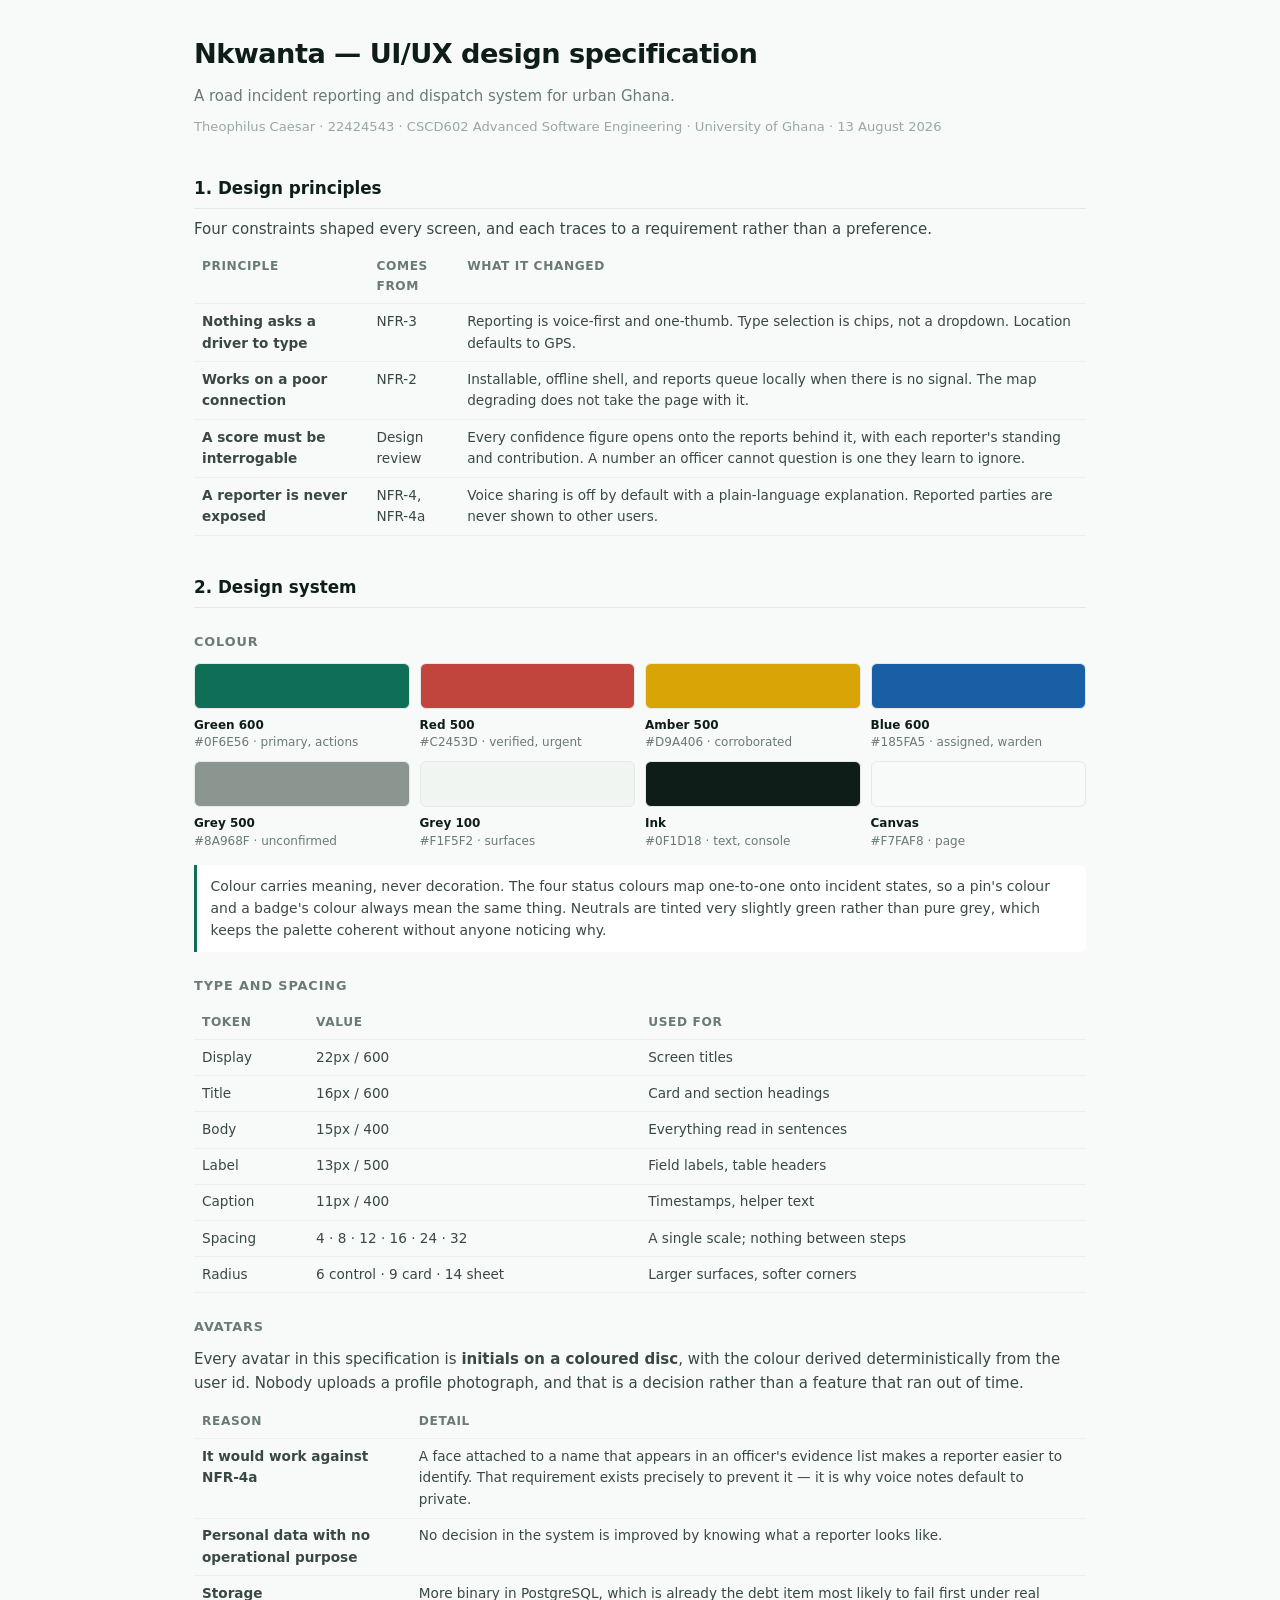
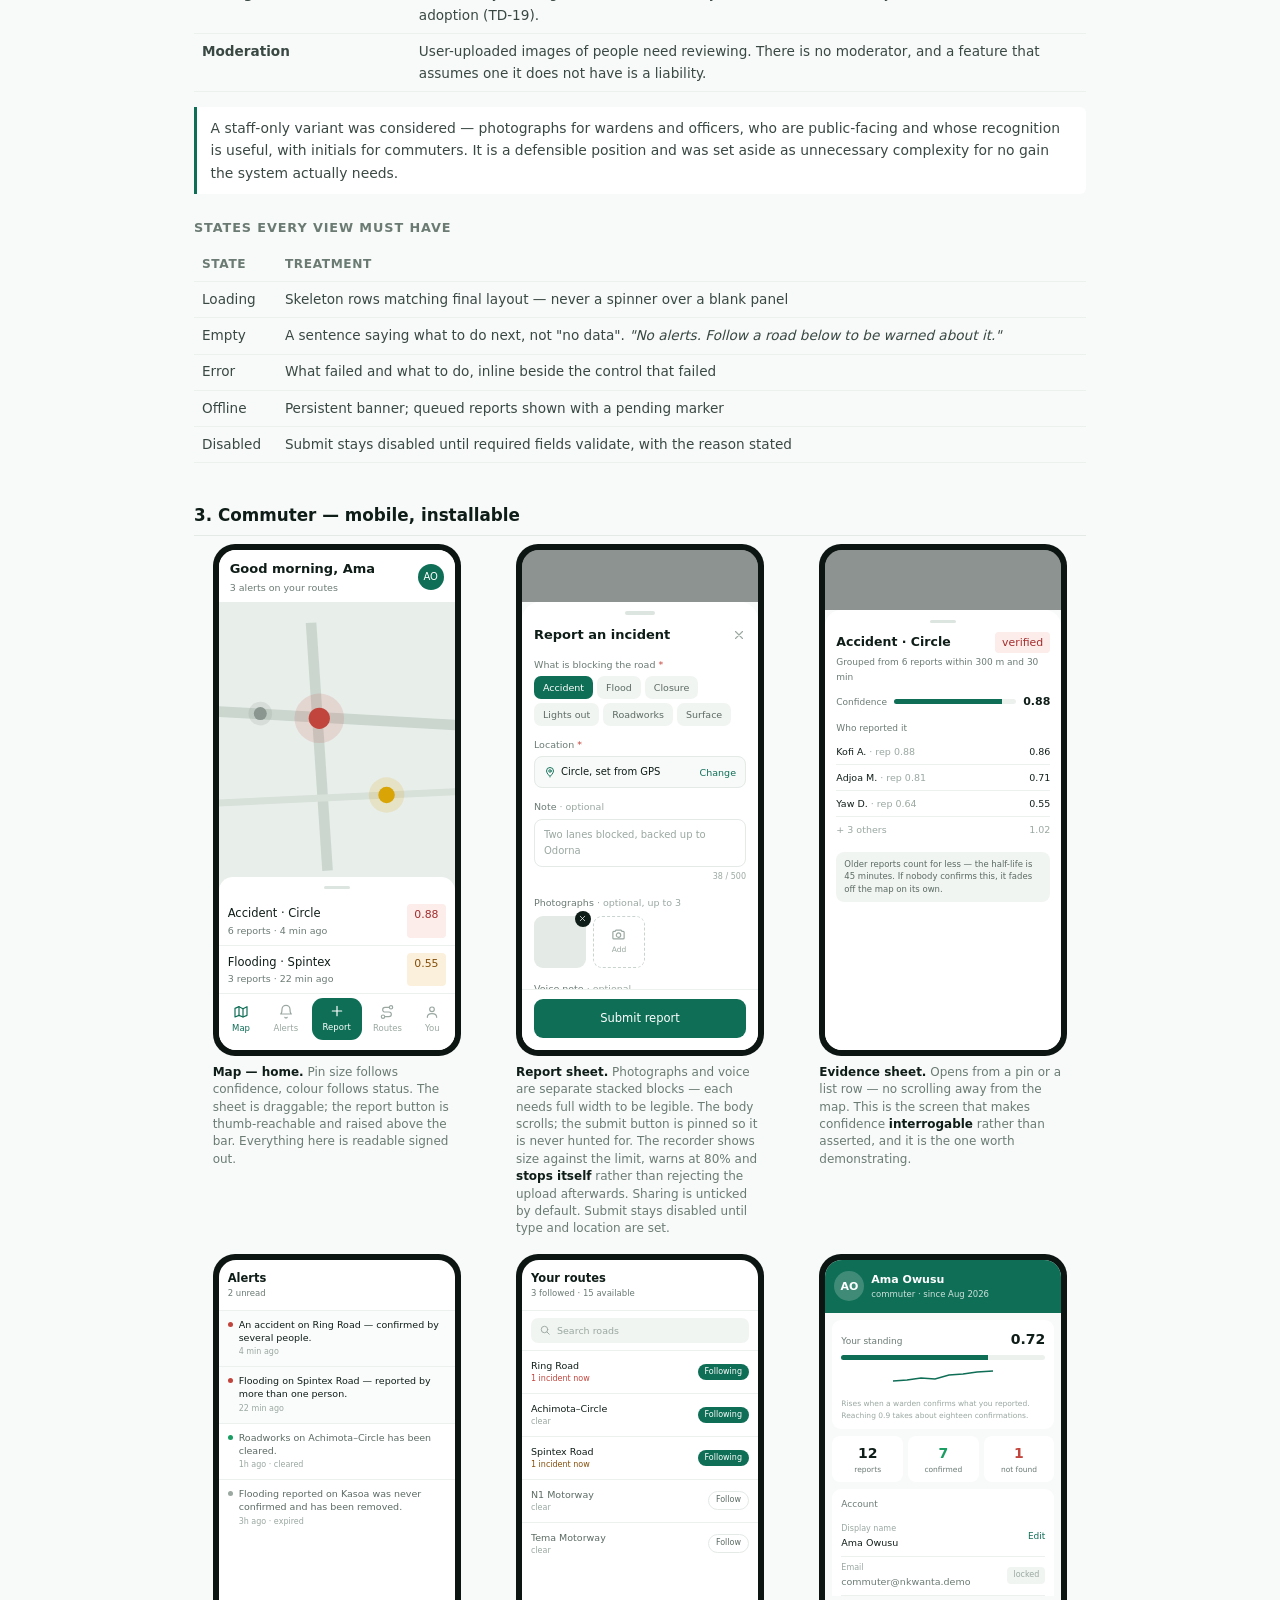
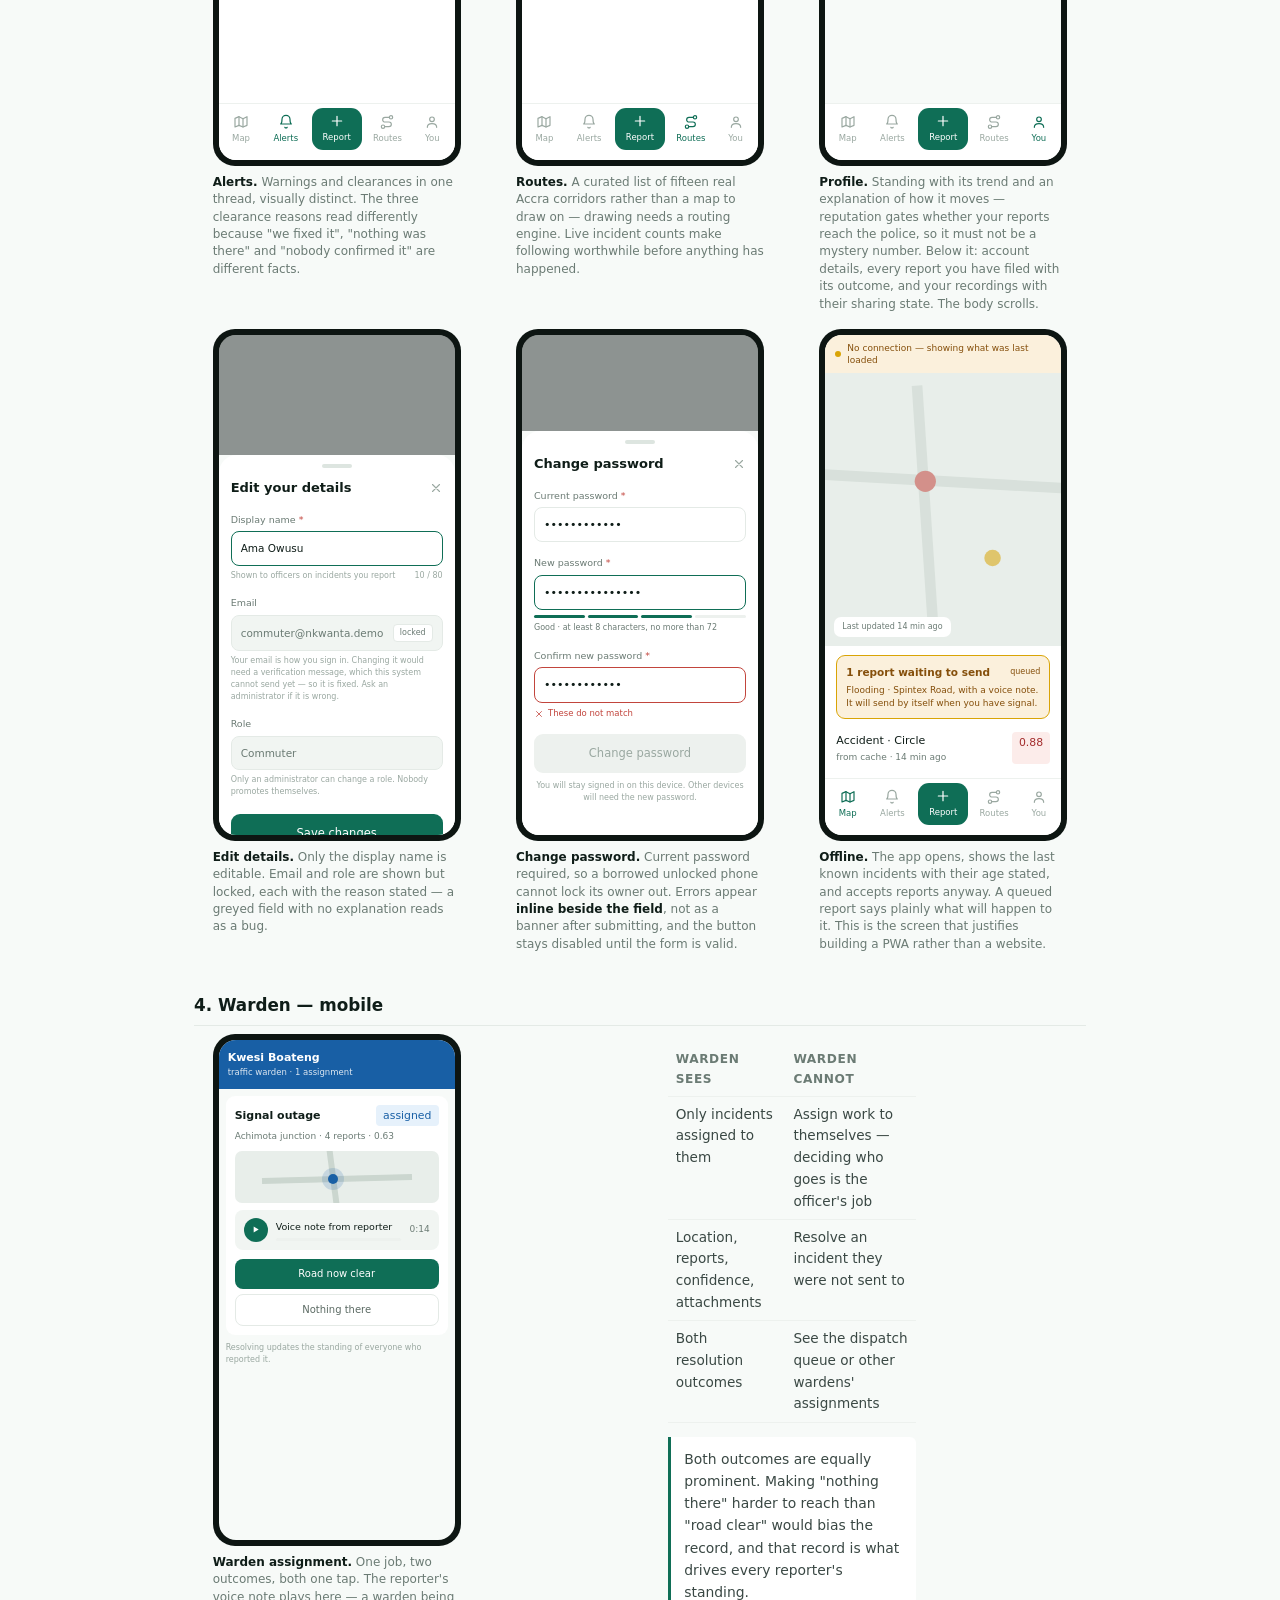
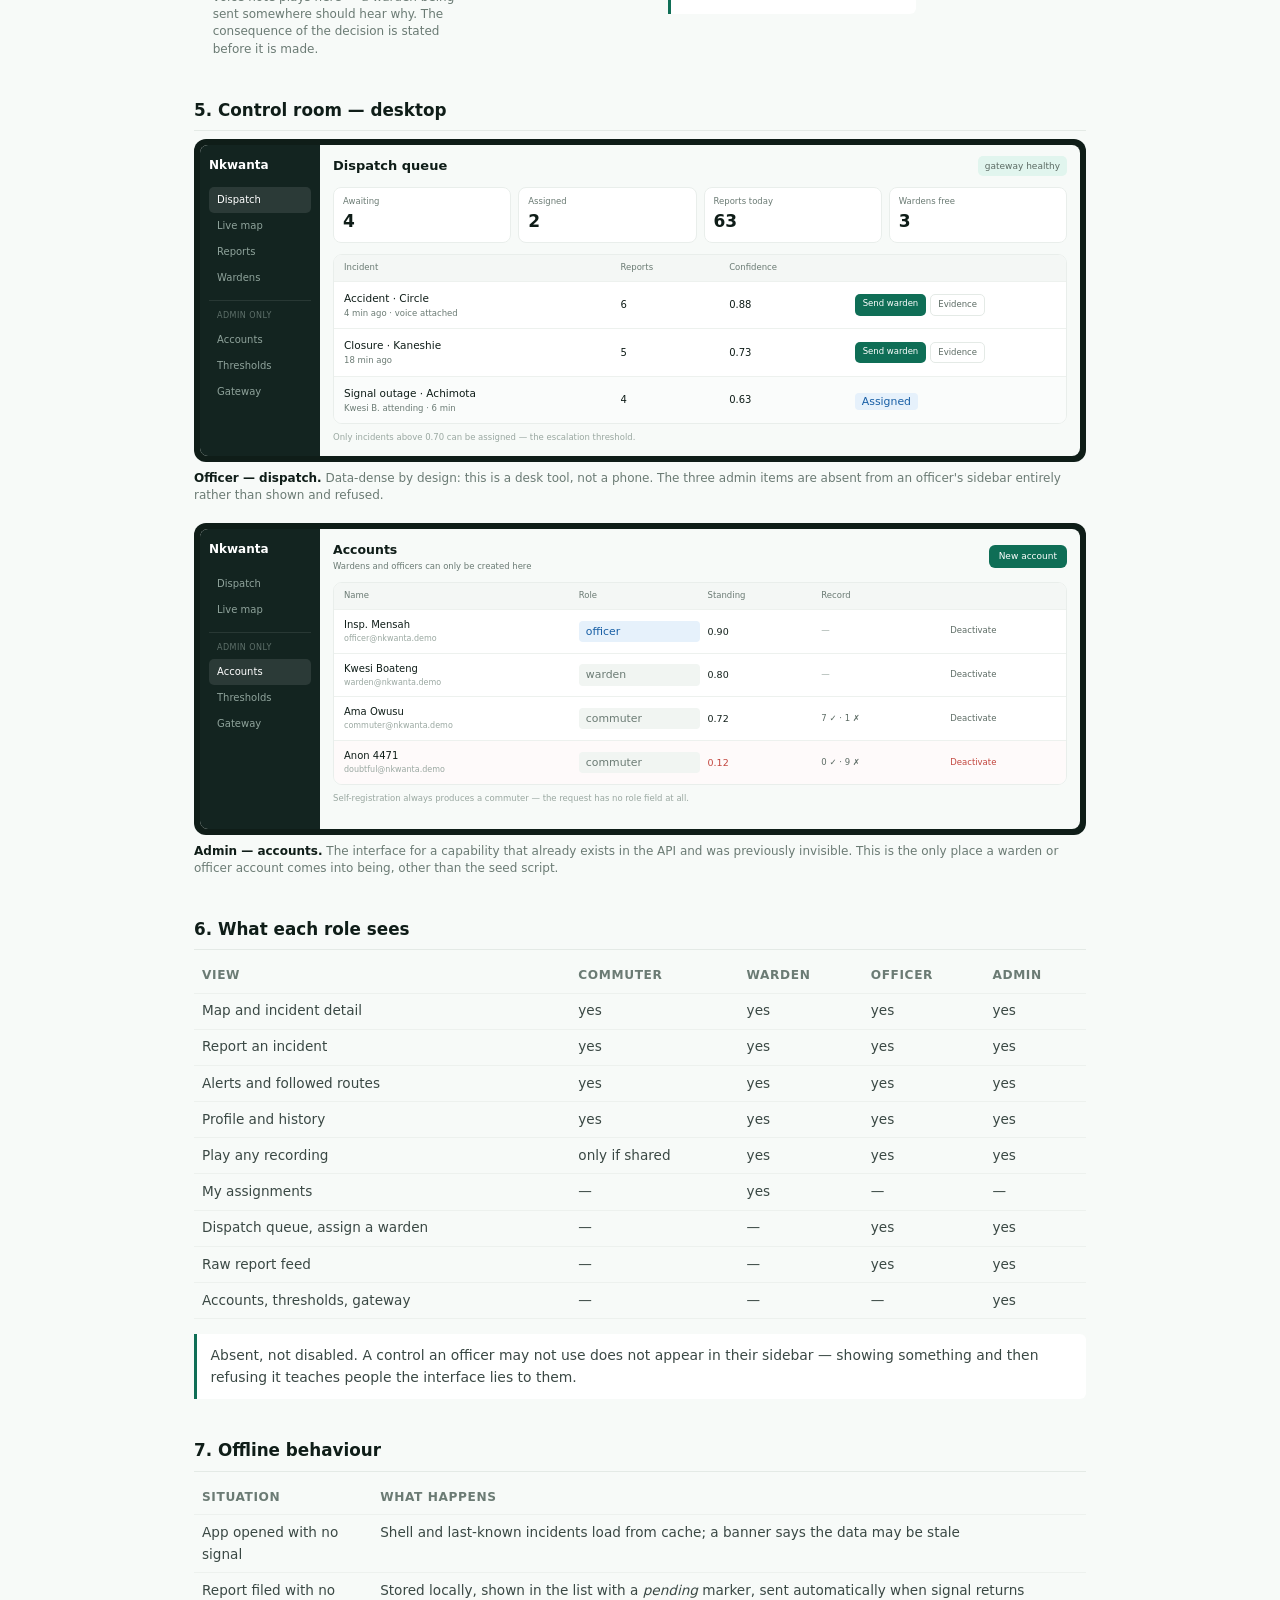
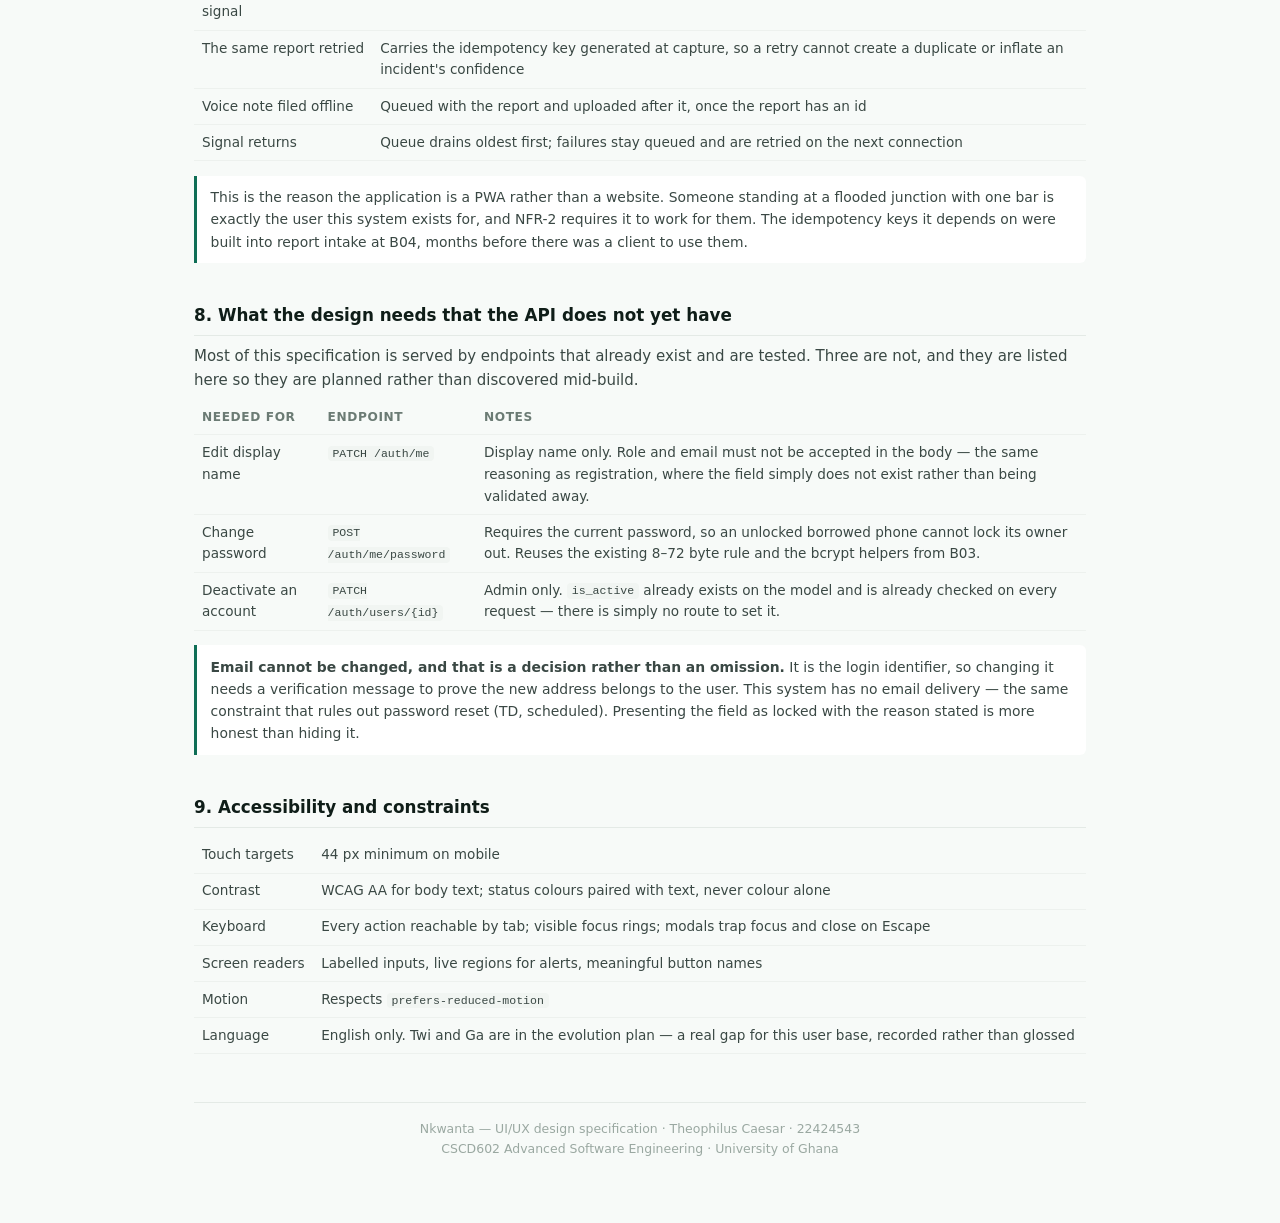
==== docs/design/ui-designs.html @ 73d22a4d "UI/UX Design Spec" ====
<!DOCTYPE html>
<html lang="en">
<head>
<meta charset="utf-8">
<meta name="viewport" content="width=device-width,initial-scale=1">
<title>Nkwanta — UI/UX design specification</title>
<style>
  @page { size: A4; margin: 14mm; }
  :root{
    --ink:#0F1D18; --body:#3A4844; --muted:#6B7B74; --faint:#9AA8A1;
    --line:#E4EAE6; --hair:#EDF1EE; --bg:#F7FAF8; --card:#fff;
    --green:#0F6E56; --green-100:#E1F5EE; --green-600:#1A9D63;
    --blue:#185FA5;  --blue-100:#E6F1FB;
    --red:#C2453D;   --red-100:#FCECEA; --red-700:#A32D2D;
    --amber:#D9A406; --amber-100:#FBF0DC; --amber-700:#854F0B;
    --grey-100:#F1F5F2;
    --r-sm:6px; --r-md:9px; --r-lg:14px;
  }
  *{box-sizing:border-box}
  body{margin:0;background:var(--bg);color:var(--body);
       font:15px/1.6 system-ui,-apple-system,"Segoe UI",Roboto,sans-serif}
  .sheet{max-width:940px;margin:0 auto;padding:2rem 1.5rem 4rem}
  h1{font-size:1.7rem;margin:0 0 .2rem;color:var(--ink);letter-spacing:-.02em;font-weight:600}
  h2{font-size:1.05rem;margin:2.4rem 0 .5rem;color:var(--ink);font-weight:600;
     padding-bottom:.4rem;border-bottom:1px solid var(--line)}
  h3{font-size:.8rem;margin:1.5rem 0 .6rem;color:var(--muted);font-weight:600;
     text-transform:uppercase;letter-spacing:.07em}
  p{margin:.5rem 0} .lede{color:var(--muted);margin-bottom:.3rem}
  .meta{font-size:.82rem;color:var(--faint);margin-bottom:1.4rem}
  table{width:100%;border-collapse:collapse;font-size:.85rem;margin:.6rem 0}
  th,td{text-align:left;padding:.42rem .5rem;border-bottom:1px solid var(--hair);vertical-align:top}
  th{color:var(--muted);font-weight:600;font-size:.76rem;text-transform:uppercase;letter-spacing:.05em}
  code{background:var(--grey-100);padding:.08rem .3rem;border-radius:4px;font-size:.85em}
  .note{background:var(--card);border-left:3px solid var(--green);border-radius:0 var(--r-sm) var(--r-sm) 0;
        padding:.65rem .85rem;font-size:.87rem;margin:.9rem 0;color:var(--body)}
  .grid{display:grid;gap:18px}
  .g4{grid-template-columns:repeat(4,1fr)} .g3{grid-template-columns:repeat(3,1fr)}
  .g2{grid-template-columns:repeat(2,1fr)}
  /* Phone mockups are a fixed device size. Letting them stretch with the viewport
     would misrepresent the layout — a 240px column is the point. */
  .g3>div,.g4>div.dev{justify-self:center;width:100%;max-width:248px}
  @media(max-width:820px){.g4,.g3,.g2{grid-template-columns:1fr 1fr}}
  @media(max-width:560px){.g4,.g3,.g2{grid-template-columns:1fr}}
  .cap{font-size:.75rem;color:var(--muted);margin-top:.5rem;line-height:1.45}
  .cap b{color:var(--ink);font-weight:600}
  .phone{background:#0D1512;border-radius:22px;padding:6px;width:248px;margin:0 auto}
  .screen{background:var(--bg);border-radius:17px;overflow:hidden;height:500px;display:flex;flex-direction:column}
  .scroll{overflow-y:auto;-webkit-overflow-scrolling:touch}
  .ico{width:16px;height:16px;stroke:currentColor;stroke-width:1.8;fill:none;
       stroke-linecap:round;stroke-linejoin:round;display:block;margin:0 auto 2px}
  .ico-sm{width:12px;height:12px;stroke:currentColor;stroke-width:1.9;fill:none;
          stroke-linecap:round;stroke-linejoin:round;flex:none}
  .desk{background:var(--ink);border-radius:12px;padding:6px}
  .deskin{background:var(--bg);border-radius:8px;overflow:hidden;display:grid;grid-template-columns:120px 1fr;min-height:300px}
  .side{background:#132420;padding:11px 9px}
  .side .brand{color:#fff;font-size:12px;font-weight:600;margin-bottom:12px}
  .side a{display:block;color:#8FA39B;font-size:10px;padding:5px 8px;border-radius:5px;text-decoration:none}
  .side a.on{background:rgba(255,255,255,.1);color:#fff}
  .side .sec{color:#5E706A;font-size:8px;letter-spacing:.06em;padding:0 8px 4px;margin-top:9px;
             border-top:1px solid rgba(255,255,255,.09);padding-top:9px}
  .sw{height:46px;border-radius:var(--r-sm);border:1px solid var(--line)}
  .tag{font-size:.68rem;padding:.12rem .45rem;border-radius:4px;font-weight:500}
  .t-red{background:var(--red-100);color:var(--red-700)} .t-amb{background:var(--amber-100);color:var(--amber-700)}
  .t-blu{background:var(--blue-100);color:var(--blue)} .t-gry{background:var(--grey-100);color:var(--muted)}
  .t-grn{background:var(--green-100);color:var(--green)}
  .row{display:flex;justify-content:space-between;gap:6px;padding:7px 9px;border-bottom:1px solid var(--hair)}
  .bar{height:5px;background:var(--hair);border-radius:3px;overflow:hidden}
  .bar>i{display:block;height:100%;background:var(--green)}
  .nav{background:#fff;border-top:1px solid var(--hair);display:flex;justify-content:space-around;
       padding:8px 0 10px;flex:none}
  .nav a{text-align:center;font-size:8.5px;color:#9AA8A1;text-decoration:none;display:block;
         min-width:38px;padding:2px 0}
  .nav a.on{color:var(--green)}
  .nav a.fab{background:var(--green);color:#fff;border-radius:11px;padding:5px 11px;margin-top:-4px}
  footer{margin-top:3rem;padding-top:1rem;border-top:1px solid var(--line);
         font-size:.78rem;color:var(--faint);text-align:center}
  @media print{ body{background:#fff} .sheet{max-width:none;padding:0} h2{page-break-after:avoid} .grid{page-break-inside:avoid} }
</style>
</head>
<body>

<!-- Icon set. Inline so the document stays self-contained and prints without a network. -->
<svg style="display:none" aria-hidden="true">
  <symbol id="i-map" viewBox="0 0 24 24"><path d="M9 4 3 6.5v13L9 17l6 2.5 6-2.5v-13L15 7 9 4Z"/><path d="M9 4v13M15 7v12.5"/></symbol>
  <symbol id="i-bell" viewBox="0 0 24 24"><path d="M18 8a6 6 0 1 0-12 0c0 6-2 7-2 7h16s-2-1-2-7Z"/><path d="M10.3 20a2 2 0 0 0 3.4 0"/></symbol>
  <symbol id="i-plus" viewBox="0 0 24 24"><path d="M12 5v14M5 12h14"/></symbol>
  <symbol id="i-route" viewBox="0 0 24 24"><circle cx="6" cy="19" r="2.5"/><circle cx="18" cy="5" r="2.5"/><path d="M15.5 5H9a3.5 3.5 0 0 0 0 7h6a3.5 3.5 0 0 1 0 7H8.5"/></symbol>
  <symbol id="i-user" viewBox="0 0 24 24"><circle cx="12" cy="8" r="3.5"/><path d="M5 20c0-3.3 3.1-5.5 7-5.5s7 2.2 7 5.5"/></symbol>
  <symbol id="i-pin" viewBox="0 0 24 24"><path d="M12 21s7-6.3 7-11a7 7 0 1 0-14 0c0 4.7 7 11 7 11Z"/><circle cx="12" cy="10" r="2.5"/></symbol>
  <symbol id="i-camera" viewBox="0 0 24 24"><path d="M3 8.5A1.5 1.5 0 0 1 4.5 7h2L8 5h8l1.5 2h2A1.5 1.5 0 0 1 21 8.5v9A1.5 1.5 0 0 1 19.5 19h-15A1.5 1.5 0 0 1 3 17.5v-9Z"/><circle cx="12" cy="13" r="3.5"/></symbol>
  <symbol id="i-mic" viewBox="0 0 24 24"><rect x="9" y="3" width="6" height="11" rx="3"/><path d="M5 11a7 7 0 0 0 14 0M12 18v3"/></symbol>
  <symbol id="i-search" viewBox="0 0 24 24"><circle cx="11" cy="11" r="6.5"/><path d="m16 16 4.5 4.5"/></symbol>
  <symbol id="i-x" viewBox="0 0 24 24"><path d="M6 6l12 12M18 6 6 18"/></symbol>
  <symbol id="i-play" viewBox="0 0 24 24"><path d="M8 5.5v13l11-6.5-11-6.5Z"/></symbol>
  <symbol id="i-check" viewBox="0 0 24 24"><path d="m5 13 4.5 4.5L19 7"/></symbol>
</svg>

<div class="sheet">

<h1>Nkwanta — UI/UX design specification</h1>
<p class="lede">A road incident reporting and dispatch system for urban Ghana.</p>
<p class="meta">
  Theophilus Caesar · 22424543 · CSCD602 Advanced Software Engineering ·
  University of Ghana · 13 August 2026
</p>

<h2>1. Design principles</h2>
<p>Four constraints shaped every screen, and each traces to a requirement rather than a preference.</p>
<table>
  <tr><th>Principle</th><th>Comes from</th><th>What it changed</th></tr>
  <tr>
    <td><b>Nothing asks a driver to type</b></td>
    <td>NFR-3</td>
    <td>Reporting is voice-first and one-thumb. Type selection is chips, not a dropdown. Location defaults to GPS.</td>
  </tr>
  <tr>
    <td><b>Works on a poor connection</b></td>
    <td>NFR-2</td>
    <td>Installable, offline shell, and reports queue locally when there is no signal. The map degrading does not take the page with it.</td>
  </tr>
  <tr>
    <td><b>A score must be interrogable</b></td>
    <td>Design review</td>
    <td>Every confidence figure opens onto the reports behind it, with each reporter's standing and contribution. A number an officer cannot question is one they learn to ignore.</td>
  </tr>
  <tr>
    <td><b>A reporter is never exposed</b></td>
    <td>NFR-4, NFR-4a</td>
    <td>Voice sharing is off by default with a plain-language explanation. Reported parties are never shown to other users.</td>
  </tr>
</table>

<h2>2. Design system</h2>

<h3>Colour</h3>
<div class="grid g4" style="gap:10px">
  <div><div class="sw" style="background:#0F6E56"></div><div class="cap"><b>Green 600</b><br>#0F6E56 · primary, actions</div></div>
  <div><div class="sw" style="background:#C2453D"></div><div class="cap"><b>Red 500</b><br>#C2453D · verified, urgent</div></div>
  <div><div class="sw" style="background:#D9A406"></div><div class="cap"><b>Amber 500</b><br>#D9A406 · corroborated</div></div>
  <div><div class="sw" style="background:#185FA5"></div><div class="cap"><b>Blue 600</b><br>#185FA5 · assigned, warden</div></div>
  <div><div class="sw" style="background:#8A968F"></div><div class="cap"><b>Grey 500</b><br>#8A968F · unconfirmed</div></div>
  <div><div class="sw" style="background:#F1F5F2"></div><div class="cap"><b>Grey 100</b><br>#F1F5F2 · surfaces</div></div>
  <div><div class="sw" style="background:#0F1D18"></div><div class="cap"><b>Ink</b><br>#0F1D18 · text, console</div></div>
  <div><div class="sw" style="background:#F7FAF8"></div><div class="cap"><b>Canvas</b><br>#F7FAF8 · page</div></div>
</div>
<div class="note">
  Colour carries meaning, never decoration. The four status colours map one-to-one onto incident
  states, so a pin's colour and a badge's colour always mean the same thing. Neutrals are tinted
  very slightly green rather than pure grey, which keeps the palette coherent without anyone
  noticing why.
</div>

<h3>Type and spacing</h3>
<table>
  <tr><th>Token</th><th>Value</th><th>Used for</th></tr>
  <tr><td>Display</td><td>22px / 600</td><td>Screen titles</td></tr>
  <tr><td>Title</td><td>16px / 600</td><td>Card and section headings</td></tr>
  <tr><td>Body</td><td>15px / 400</td><td>Everything read in sentences</td></tr>
  <tr><td>Label</td><td>13px / 500</td><td>Field labels, table headers</td></tr>
  <tr><td>Caption</td><td>11px / 400</td><td>Timestamps, helper text</td></tr>
  <tr><td>Spacing</td><td>4 · 8 · 12 · 16 · 24 · 32</td><td>A single scale; nothing between steps</td></tr>
  <tr><td>Radius</td><td>6 control · 9 card · 14 sheet</td><td>Larger surfaces, softer corners</td></tr>
</table>

<h3>Avatars</h3>
<p>Every avatar in this specification is <b>initials on a coloured disc</b>, with the colour derived
deterministically from the user id. Nobody uploads a profile photograph, and that is a decision
rather than a feature that ran out of time.</p>
<table>
  <tr><th>Reason</th><th>Detail</th></tr>
  <tr><td><b>It would work against NFR-4a</b></td>
      <td>A face attached to a name that appears in an officer's evidence list makes a reporter
          easier to identify. That requirement exists precisely to prevent it — it is why voice
          notes default to private.</td></tr>
  <tr><td><b>Personal data with no operational purpose</b></td>
      <td>No decision in the system is improved by knowing what a reporter looks like.</td></tr>
  <tr><td><b>Storage</b></td>
      <td>More binary in PostgreSQL, which is already the debt item most likely to fail first
          under real adoption (TD-19).</td></tr>
  <tr><td><b>Moderation</b></td>
      <td>User-uploaded images of people need reviewing. There is no moderator, and a feature that
          assumes one it does not have is a liability.</td></tr>
</table>
<div class="note">
  A staff-only variant was considered — photographs for wardens and officers, who are public-facing
  and whose recognition is useful, with initials for commuters. It is a defensible position and was
  set aside as unnecessary complexity for no gain the system actually needs.
</div>

<h3>States every view must have</h3>
<table>
  <tr><th>State</th><th>Treatment</th></tr>
  <tr><td>Loading</td><td>Skeleton rows matching final layout — never a spinner over a blank panel</td></tr>
  <tr><td>Empty</td><td>A sentence saying what to do next, not "no data". <i>"No alerts. Follow a road below to be warned about it."</i></td></tr>
  <tr><td>Error</td><td>What failed and what to do, inline beside the control that failed</td></tr>
  <tr><td>Offline</td><td>Persistent banner; queued reports shown with a pending marker</td></tr>
  <tr><td>Disabled</td><td>Submit stays disabled until required fields validate, with the reason stated</td></tr>
</table>

<h2>3. Commuter — mobile, installable</h2>

<div class="grid g3">
  <div>
    <div class="phone"><div class="screen">
      <div style="padding:9px 11px 7px;display:flex;justify-content:space-between;align-items:center;background:#fff">
        <div><div style="font-size:13px;font-weight:600;color:var(--ink)">Good morning, Ama</div>
        <div style="font-size:9.5px;color:var(--muted)">3 alerts on your routes</div></div>
        <div style="width:26px;height:26px;border-radius:50%;background:var(--green);color:#fff;font-size:10px;display:flex;align-items:center;justify-content:center;font-weight:500">AO</div>
      </div>
      <div style="flex:1;background:#E8EEEA">
        <svg viewBox="0 0 200 200" style="width:100%;height:100%">
          <path d="M-5 70 L205 82" stroke="#CBD6CF" stroke-width="9" fill="none"/>
          <path d="M78 -5 L92 205" stroke="#CBD6CF" stroke-width="9" fill="none"/>
          <path d="M-5 148 L205 138" stroke="#D8E0DA" stroke-width="6" fill="none"/>
          <circle cx="85" cy="76" r="21" fill="#C2453D" opacity=".14"/><circle cx="85" cy="76" r="9" fill="#C2453D"/>
          <circle cx="142" cy="141" r="15" fill="#D9A406" opacity=".16"/><circle cx="142" cy="141" r="7" fill="#D9A406"/>
          <circle cx="35" cy="72" r="10" fill="#8A968F" opacity=".18"/><circle cx="35" cy="72" r="5.5" fill="#8A968F"/>
        </svg>
      </div>
      <div style="background:#fff;border-radius:14px 14px 0 0;margin-top:-14px;padding:9px 0 0">
        <div style="width:26px;height:3px;background:#DDE5E0;border-radius:2px;margin:0 auto 8px"></div>
        <div class="row"><div><div style="font-size:11.5px;font-weight:500;color:var(--ink)">Accident · Circle</div>
          <div style="font-size:9.5px;color:var(--muted)">6 reports · 4 min ago</div></div>
          <span class="tag t-red">0.88</span></div>
        <div class="row" style="border:0"><div><div style="font-size:11.5px;font-weight:500;color:var(--ink)">Flooding · Spintex</div>
          <div style="font-size:9.5px;color:var(--muted)">3 reports · 22 min ago</div></div>
          <span class="tag t-amb">0.55</span></div>
      </div>
      <div class="nav">
        <a class="on"><svg class="ico"><use href="#i-map"/></svg>Map</a>
        <a><svg class="ico"><use href="#i-bell"/></svg>Alerts</a>
        <a class="fab"><svg class="ico"><use href="#i-plus"/></svg>Report</a>
        <a><svg class="ico"><use href="#i-route"/></svg>Routes</a>
        <a><svg class="ico"><use href="#i-user"/></svg>You</a>
      </div>
    </div></div>
    <div class="cap"><b>Map — home.</b> Pin size follows confidence, colour follows status. The sheet
      is draggable; the report button is thumb-reachable and raised above the bar. Everything here
      is readable signed out.</div>
  </div>

  <div>
    <div class="phone"><div class="screen">
      <div style="background:rgba(13,21,18,.45);height:52px;flex:none"></div>
      <div style="background:#fff;border-radius:18px 18px 0 0;flex:1;display:flex;flex-direction:column;min-height:0">

        <div style="padding:9px 12px 0;flex:none">
          <div style="width:30px;height:4px;background:#DDE5E0;border-radius:2px;margin:0 auto 10px"></div>
          <div style="display:flex;justify-content:space-between;align-items:center;margin-bottom:11px">
            <span style="font-size:13px;font-weight:600;color:var(--ink)">Report an incident</span>
            <svg class="ico-sm" style="width:14px;height:14px;color:var(--faint)"><use href="#i-x"/></svg>
          </div>
        </div>

        <div class="scroll" style="padding:0 12px;flex:1;min-height:0">
          <div style="font-size:9.5px;color:var(--muted);margin-bottom:4px">What is blocking the road <span style="color:var(--red)">*</span></div>
          <div style="display:flex;gap:4px;flex-wrap:wrap;margin-bottom:11px">
            <span style="background:var(--green);color:#fff;font-size:9.5px;padding:4px 9px;border-radius:7px">Accident</span>
            <span style="background:var(--grey-100);color:#5C6B64;font-size:9.5px;padding:4px 9px;border-radius:7px">Flood</span>
            <span style="background:var(--grey-100);color:#5C6B64;font-size:9.5px;padding:4px 9px;border-radius:7px">Closure</span>
            <span style="background:var(--grey-100);color:#5C6B64;font-size:9.5px;padding:4px 9px;border-radius:7px">Lights out</span>
            <span style="background:var(--grey-100);color:#5C6B64;font-size:9.5px;padding:4px 9px;border-radius:7px">Roadworks</span>
            <span style="background:var(--grey-100);color:#5C6B64;font-size:9.5px;padding:4px 9px;border-radius:7px">Surface</span>
          </div>

          <div style="font-size:9.5px;color:var(--muted);margin-bottom:4px">Location <span style="color:var(--red)">*</span></div>
          <div style="border:1px solid var(--line);background:var(--bg);border-radius:8px;padding:7px 9px;font-size:10px;color:var(--ink);margin-bottom:11px;display:flex;justify-content:space-between;align-items:center;gap:6px">
            <span style="display:flex;align-items:center;gap:5px">
              <svg class="ico-sm" style="color:var(--green)"><use href="#i-pin"/></svg>Circle, set from GPS</span>
            <span style="color:var(--green);font-size:9.5px">Change</span></div>

          <div style="font-size:9.5px;color:var(--muted);margin-bottom:4px">Note <span style="color:var(--faint)">· optional</span></div>
          <div style="border:1px solid var(--line);border-radius:8px;padding:7px 9px;font-size:10px;color:var(--faint);margin-bottom:4px;min-height:40px">Two lanes blocked, backed up to Odorna</div>
          <div style="text-align:right;font-size:8px;color:var(--faint);margin-bottom:12px">38 / 500</div>

          <!-- Evidence: photos above, voice below. Stacked rather than side by side —
               each needs the full width to be legible, and stacking lets either grow. -->
          <div style="font-size:9.5px;color:var(--muted);margin-bottom:5px">Photographs <span style="color:var(--faint)">· optional, up to 3</span></div>
          <div style="display:flex;gap:7px;margin-bottom:13px">
            <div style="width:52px;height:52px;border-radius:9px;background:var(--line);position:relative;flex:none">
              <span style="position:absolute;top:-5px;right:-5px;width:16px;height:16px;border-radius:50%;background:var(--ink);color:#fff;display:flex;align-items:center;justify-content:center">
                <svg class="ico-sm" style="width:9px;height:9px"><use href="#i-x"/></svg></span></div>
            <div style="width:52px;height:52px;border-radius:9px;border:1px dashed #C9D4CE;display:flex;flex-direction:column;align-items:center;justify-content:center;color:var(--faint);gap:2px;flex:none">
              <svg class="ico-sm" style="width:15px;height:15px"><use href="#i-camera"/></svg>
              <span style="font-size:7.5px">Add</span></div>
          </div>

          <div style="font-size:9.5px;color:var(--muted);margin-bottom:5px">Voice note <span style="color:var(--faint)">· optional</span></div>
          <div style="border:1px solid var(--line);border-radius:9px;padding:9px 10px;margin-bottom:9px">
            <div style="display:flex;justify-content:space-between;align-items:center;margin-bottom:6px">
              <span style="display:flex;align-items:center;gap:5px;font-size:10px;color:var(--ink)">
                <span style="width:20px;height:20px;border-radius:50%;background:var(--red);display:flex;align-items:center;justify-content:center;color:#fff">
                  <svg class="ico-sm" style="width:11px;height:11px"><use href="#i-mic"/></svg></span>
                Recording · 0:18</span>
              <span style="font-size:9px;color:var(--muted);font-variant-numeric:tabular-nums">142 / 512 KB</span>
            </div>
            <div class="bar" style="height:4px"><i style="width:28%"></i></div>
            <div style="font-size:8px;color:var(--faint);margin-top:5px;line-height:1.45">
              Recording stops automatically at the limit. You will be warned at 80%.</div>
          </div>

          <label style="display:flex;gap:7px;align-items:flex-start;font-size:9.5px;color:#5C6B64;margin-bottom:6px;line-height:1.45">
            <span style="width:13px;height:13px;border:1.5px solid #C9D4CE;border-radius:3.5px;flex:none;margin-top:1px"></span>
            Let other commuters hear this recording</label>
          <div style="font-size:8px;color:var(--faint);line-height:1.5;margin-bottom:14px;padding-left:20px">
            Off by default. A recording identifies your voice — officers can always hear it,
            other commuters only if you allow it. You can change this later.</div>
        </div>

        <div style="padding:9px 12px 12px;border-top:1px solid var(--hair);flex:none">
          <div style="background:var(--green);color:#fff;text-align:center;padding:10px;border-radius:9px;font-size:11.5px;font-weight:500">Submit report</div>
        </div>
      </div>
    </div></div>
    <div class="cap"><b>Report sheet.</b> Photographs and voice are separate stacked blocks — each
      needs full width to be legible. The body scrolls; the submit button is pinned so it is never
      hunted for. The recorder shows size against the limit, warns at 80% and <b>stops itself</b>
      rather than rejecting the upload afterwards. Sharing is unticked by default. Submit stays
      disabled until type and location are set.</div>
  </div>

  <div>
    <div class="phone"><div class="screen">
      <div style="background:rgba(13,21,18,.45);height:60px"></div>
      <div style="background:#fff;border-radius:16px 16px 0 0;padding:10px 11px;flex:1">
        <div style="width:26px;height:3px;background:#DDE5E0;border-radius:2px;margin:0 auto 9px"></div>
        <div style="display:flex;justify-content:space-between;align-items:baseline">
          <div style="font-size:12.5px;font-weight:600;color:var(--ink)">Accident · Circle</div>
          <span class="tag t-red">verified</span></div>
        <div style="font-size:9px;color:var(--muted);margin:2px 0 9px">Grouped from 6 reports within 300 m and 30 min</div>
        <div style="display:flex;align-items:center;gap:7px;margin-bottom:10px">
          <span style="font-size:9px;color:var(--muted)">Confidence</span>
          <div class="bar" style="flex:1"><i style="width:88%"></i></div>
          <span style="font-size:11px;font-weight:600;color:var(--ink)">0.88</span></div>
        <div style="font-size:9px;color:var(--muted);margin-bottom:4px">Who reported it</div>
        <div class="row" style="padding:5px 0;font-size:9.5px"><span style="color:var(--ink)">Kofi A. <span style="color:var(--faint)">· rep 0.88</span></span><span style="color:var(--ink)">0.86</span></div>
        <div class="row" style="padding:5px 0;font-size:9.5px"><span style="color:var(--ink)">Adjoa M. <span style="color:var(--faint)">· rep 0.81</span></span><span style="color:var(--ink)">0.71</span></div>
        <div class="row" style="padding:5px 0;font-size:9.5px"><span style="color:var(--ink)">Yaw D. <span style="color:var(--faint)">· rep 0.64</span></span><span style="color:var(--ink)">0.55</span></div>
        <div class="row" style="padding:5px 0;font-size:9.5px;border:0;color:var(--faint)"><span>+ 3 others</span><span>1.02</span></div>
        <div style="background:var(--grey-100);border-radius:8px;padding:6px 8px;margin-top:9px;font-size:8.5px;color:#5C6B64;line-height:1.5">
          Older reports count for less — the half-life is 45 minutes. If nobody confirms this, it fades off the map on its own.</div>
      </div>
    </div></div>
    <div class="cap"><b>Evidence sheet.</b> Opens from a pin or a list row — no scrolling away from
      the map. This is the screen that makes confidence <b>interrogable</b> rather than asserted,
      and it is the one worth demonstrating.</div>
  </div>
</div>

<div class="grid g3" style="margin-top:16px">
  <div>
    <div class="phone"><div class="screen" style="background:#fff">
      <div style="padding:9px;border-bottom:1px solid var(--hair)">
        <div style="font-size:11.5px;font-weight:600;color:var(--ink)">Alerts</div>
        <div style="font-size:8.5px;color:var(--muted)">2 unread</div></div>
      <div style="padding:7px 9px;border-bottom:1px solid var(--hair);background:#FAFCFB;display:flex;gap:6px">
        <span style="width:5px;height:5px;border-radius:50%;background:var(--red);flex:none;margin-top:4px"></span>
        <div><div style="font-size:9.5px;color:var(--ink);line-height:1.4">An accident on Ring Road — confirmed by several people.</div>
        <div style="font-size:8px;color:var(--faint);margin-top:2px">4 min ago</div></div></div>
      <div style="padding:7px 9px;border-bottom:1px solid var(--hair);background:#FAFCFB;display:flex;gap:6px">
        <span style="width:5px;height:5px;border-radius:50%;background:var(--red);flex:none;margin-top:4px"></span>
        <div><div style="font-size:9.5px;color:var(--ink);line-height:1.4">Flooding on Spintex Road — reported by more than one person.</div>
        <div style="font-size:8px;color:var(--faint);margin-top:2px">22 min ago</div></div></div>
      <div style="padding:7px 9px;border-bottom:1px solid var(--hair);display:flex;gap:6px">
        <span style="width:5px;height:5px;border-radius:50%;background:var(--green-600);flex:none;margin-top:4px"></span>
        <div><div style="font-size:9.5px;color:#5C6B64;line-height:1.4">Roadworks on Achimota–Circle has been cleared.</div>
        <div style="font-size:8px;color:var(--faint);margin-top:2px">1h ago · cleared</div></div></div>
      <div style="padding:7px 9px;display:flex;gap:6px">
        <span style="width:5px;height:5px;border-radius:50%;background:var(--faint);flex:none;margin-top:4px"></span>
        <div><div style="font-size:9.5px;color:#5C6B64;line-height:1.4">Flooding reported on Kasoa was never confirmed and has been removed.</div>
        <div style="font-size:8px;color:var(--faint);margin-top:2px">3h ago · expired</div></div></div>
<div style="flex:1"></div>
      <div class="nav">
        <a><svg class="ico"><use href="#i-map"/></svg>Map</a>
        <a class="on"><svg class="ico"><use href="#i-bell"/></svg>Alerts</a>
        <a class="fab"><svg class="ico"><use href="#i-plus"/></svg>Report</a>
        <a><svg class="ico"><use href="#i-route"/></svg>Routes</a>
        <a><svg class="ico"><use href="#i-user"/></svg>You</a>
      </div>
    </div></div>
    <div class="cap"><b>Alerts.</b> Warnings and clearances in one thread, visually distinct. The
      three clearance reasons read differently because "we fixed it", "nothing was there" and
      "nobody confirmed it" are different facts.</div>
  </div>

  <div>
    <div class="phone"><div class="screen" style="background:#fff">
      <div style="padding:9px;border-bottom:1px solid var(--hair)">
        <div style="font-size:11.5px;font-weight:600;color:var(--ink)">Your routes</div>
        <div style="font-size:8.5px;color:var(--muted)">3 followed · 15 available</div></div>
      <div style="padding:7px 9px;border-bottom:1px solid var(--hair)">
        <div style="background:var(--grey-100);border-radius:7px;padding:5px 8px;font-size:9.5px;color:var(--faint);display:flex;align-items:center;gap:6px"><svg class="ico-sm"><use href="#i-search"/></svg>Search roads</div></div>
      <div class="row" style="align-items:center"><div><div style="font-size:9.5px;font-weight:500;color:var(--ink)">Ring Road</div>
        <div style="font-size:8px;color:var(--red)">1 incident now</div></div>
        <span style="background:var(--green);color:#fff;font-size:8px;padding:2px 7px;border-radius:11px">Following</span></div>
      <div class="row" style="align-items:center"><div><div style="font-size:9.5px;font-weight:500;color:var(--ink)">Achimota–Circle</div>
        <div style="font-size:8px;color:var(--faint)">clear</div></div>
        <span style="background:var(--green);color:#fff;font-size:8px;padding:2px 7px;border-radius:11px">Following</span></div>
      <div class="row" style="align-items:center"><div><div style="font-size:9.5px;font-weight:500;color:var(--ink)">Spintex Road</div>
        <div style="font-size:8px;color:var(--amber-700)">1 incident now</div></div>
        <span style="background:var(--green);color:#fff;font-size:8px;padding:2px 7px;border-radius:11px">Following</span></div>
      <div class="row" style="align-items:center"><div><div style="font-size:9.5px;color:#5C6B64">N1 Motorway</div>
        <div style="font-size:8px;color:var(--faint)">clear</div></div>
        <span style="border:1px solid var(--line);color:#5C6B64;font-size:8px;padding:2px 7px;border-radius:11px">Follow</span></div>
      <div class="row" style="align-items:center;border:0"><div><div style="font-size:9.5px;color:#5C6B64">Tema Motorway</div>
        <div style="font-size:8px;color:var(--faint)">clear</div></div>
        <span style="border:1px solid var(--line);color:#5C6B64;font-size:8px;padding:2px 7px;border-radius:11px">Follow</span></div>
<div style="flex:1"></div>
      <div class="nav">
        <a><svg class="ico"><use href="#i-map"/></svg>Map</a>
        <a><svg class="ico"><use href="#i-bell"/></svg>Alerts</a>
        <a class="fab"><svg class="ico"><use href="#i-plus"/></svg>Report</a>
        <a class="on"><svg class="ico"><use href="#i-route"/></svg>Routes</a>
        <a><svg class="ico"><use href="#i-user"/></svg>You</a>
      </div>
    </div></div>
    <div class="cap"><b>Routes.</b> A curated list of fifteen real Accra corridors rather than a map
      to draw on — drawing needs a routing engine. Live incident counts make following worthwhile
      before anything has happened.</div>
  </div>

  <div>
    <div class="phone"><div class="screen">
      <div style="background:var(--green);padding:11px 9px;color:#fff">
        <div style="display:flex;gap:7px;align-items:center">
          <div style="width:30px;height:30px;border-radius:50%;background:rgba(255,255,255,.2);display:flex;align-items:center;justify-content:center;font-size:11px;font-weight:600">AO</div>
          <div><div style="font-size:11px;font-weight:600">Ama Owusu</div><div style="font-size:8.5px;opacity:.8">commuter · since Aug 2026</div></div></div></div>
      <div style="background:#fff;margin:7px;border-radius:9px;padding:8px 9px">
        <div style="display:flex;justify-content:space-between;align-items:baseline">
          <span style="font-size:9px;color:var(--muted)">Your standing</span>
          <span style="font-size:14px;font-weight:600;color:var(--ink)">0.72</span></div>
        <div class="bar" style="margin:5px 0 6px"><i style="width:72%"></i></div>
        <svg viewBox="0 0 100 22" style="width:100%;height:22px">
          <polyline points="0,15 14,14 28,12 42,13 56,9 70,8 84,6 100,5" fill="none" stroke="#0F6E56" stroke-width="1.6"/></svg>
        <div style="font-size:7.5px;color:var(--faint);line-height:1.5;margin-top:3px">Rises when a warden confirms what you reported. Reaching 0.9 takes about eighteen confirmations.</div>
      </div>
      <div style="display:grid;grid-template-columns:repeat(3,1fr);gap:5px;margin:0 7px 7px">
        <div style="background:#fff;border-radius:8px;padding:6px;text-align:center"><div style="font-size:14px;font-weight:600;color:var(--ink)">12</div><div style="font-size:7.5px;color:var(--muted)">reports</div></div>
        <div style="background:#fff;border-radius:8px;padding:6px;text-align:center"><div style="font-size:14px;font-weight:600;color:var(--green-600)">7</div><div style="font-size:7.5px;color:var(--muted)">confirmed</div></div>
        <div style="background:#fff;border-radius:8px;padding:6px;text-align:center"><div style="font-size:14px;font-weight:600;color:var(--red)">1</div><div style="font-size:7.5px;color:var(--muted)">not found</div></div></div>
      <div class="scroll" style="flex:1;min-height:0;padding:0 7px">
        <div style="background:#fff;border-radius:9px;padding:8px 9px;margin-bottom:7px">
          <div style="font-size:9px;color:var(--muted);margin-bottom:6px">Account</div>
          <div class="row" style="padding:5px 0;align-items:center">
            <div><div style="font-size:8px;color:var(--faint)">Display name</div>
            <div style="font-size:9.5px;color:var(--ink)">Ama Owusu</div></div>
            <span style="font-size:9px;color:var(--green)">Edit</span></div>
          <div class="row" style="padding:5px 0;align-items:center">
            <div><div style="font-size:8px;color:var(--faint)">Email</div>
            <div style="font-size:9.5px;color:var(--muted)">commuter@nkwanta.demo</div></div>
            <span style="font-size:8px;color:var(--faint);background:var(--grey-100);padding:2px 6px;border-radius:4px">locked</span></div>
          <div class="row" style="padding:5px 0;align-items:center;border:0">
            <div><div style="font-size:8px;color:var(--faint)">Password</div>
            <div style="font-size:9.5px;color:var(--muted)">••••••••</div></div>
            <span style="font-size:9px;color:var(--green)">Change</span></div>
        </div>

        <div style="background:#fff;border-radius:9px;padding:8px 9px;margin-bottom:7px">
          <div style="font-size:9px;color:var(--muted);margin-bottom:5px">Your reports · 12</div>
          <div class="row" style="padding:4px 0;font-size:9px"><span style="color:var(--ink)">Accident · Circle</span><span style="color:var(--green-600);font-size:8px;display:flex;align-items:center;gap:3px"><svg class="ico-sm" style="width:9px;height:9px"><use href="#i-check"/></svg>confirmed</span></div>
          <div class="row" style="padding:4px 0;font-size:9px"><span style="color:var(--ink);display:flex;align-items:center;gap:4px">Flood · Spintex <svg class="ico-sm" style="width:9px;height:9px;color:var(--faint)"><use href="#i-mic"/></svg></span><span style="color:var(--faint);font-size:8px">pending</span></div>
          <div class="row" style="padding:4px 0;font-size:9px;border:0"><span style="color:var(--ink)">Closure · Kaneshie</span><span style="color:var(--green-600);font-size:8px;display:flex;align-items:center;gap:3px"><svg class="ico-sm" style="width:9px;height:9px"><use href="#i-check"/></svg>confirmed</span></div>
          <div style="font-size:8.5px;color:var(--green);padding-top:5px">See all 12</div>
        </div>

        <div style="background:#fff;border-radius:9px;padding:8px 9px;margin-bottom:7px">
          <div style="font-size:9px;color:var(--muted);margin-bottom:5px">Your recordings · 3</div>
          <div class="row" style="padding:5px 0;align-items:center">
            <div style="display:flex;align-items:center;gap:5px">
              <svg class="ico-sm" style="width:10px;height:10px;color:var(--faint)"><use href="#i-mic"/></svg>
              <div><div style="font-size:9px;color:var(--ink)">Flood · Spintex</div>
              <div style="font-size:7.5px;color:var(--faint)">0:18 · 22 min ago</div></div></div>
            <span style="font-size:7.5px;color:var(--green);background:var(--green-100);padding:2px 6px;border-radius:9px">shared</span></div>
          <div class="row" style="padding:5px 0;align-items:center;border:0">
            <div style="display:flex;align-items:center;gap:5px">
              <svg class="ico-sm" style="width:10px;height:10px;color:var(--faint)"><use href="#i-mic"/></svg>
              <div><div style="font-size:9px;color:var(--ink)">Accident · Circle</div>
              <div style="font-size:7.5px;color:var(--faint)">0:11 · 2 days ago</div></div></div>
            <span style="font-size:7.5px;color:var(--muted);background:var(--grey-100);padding:2px 6px;border-radius:9px">private</span></div>
        </div>

        <div style="text-align:center;font-size:9.5px;color:var(--red);padding:6px 0 10px">Sign out</div>
      </div>
<div style="flex:1"></div>
      <div class="nav">
        <a><svg class="ico"><use href="#i-map"/></svg>Map</a>
        <a><svg class="ico"><use href="#i-bell"/></svg>Alerts</a>
        <a class="fab"><svg class="ico"><use href="#i-plus"/></svg>Report</a>
        <a><svg class="ico"><use href="#i-route"/></svg>Routes</a>
        <a class="on"><svg class="ico"><use href="#i-user"/></svg>You</a>
      </div>
    </div></div>
    <div class="cap"><b>Profile.</b> Standing with its trend and an explanation of how it moves —
      reputation gates whether your reports reach the police, so it must not be a mystery number.
      Below it: account details, every report you have filed with its outcome, and your recordings
      with their sharing state. The body scrolls.</div>
  </div>
</div>

<div class="grid g3" style="margin-top:16px">

  <div>
    <div class="phone"><div class="screen">
      <div style="background:rgba(13,21,18,.45);height:120px;flex:none"></div>
      <div style="background:#fff;border-radius:18px 18px 0 0;flex:1;padding:9px 12px">
        <div style="width:30px;height:4px;background:#DDE5E0;border-radius:2px;margin:0 auto 10px"></div>
        <div style="display:flex;justify-content:space-between;align-items:center;margin-bottom:13px">
          <span style="font-size:13px;font-weight:600;color:var(--ink)">Edit your details</span>
          <svg class="ico-sm" style="width:14px;height:14px;color:var(--faint)"><use href="#i-x"/></svg></div>

        <div style="font-size:9.5px;color:var(--muted);margin-bottom:4px">Display name <span style="color:var(--red)">*</span></div>
        <div style="border:1.5px solid var(--green);border-radius:8px;padding:8px 9px;font-size:10.5px;color:var(--ink);margin-bottom:4px">Ama Owusu</div>
        <div style="display:flex;justify-content:space-between;font-size:8px;color:var(--faint);margin-bottom:13px">
          <span>Shown to officers on incidents you report</span><span>10 / 80</span></div>

        <div style="font-size:9.5px;color:var(--muted);margin-bottom:4px">Email</div>
        <div style="border:1px solid var(--line);background:var(--grey-100);border-radius:8px;padding:8px 9px;font-size:10.5px;color:var(--muted);margin-bottom:4px;display:flex;justify-content:space-between;align-items:center">
          <span>commuter@nkwanta.demo</span>
          <span style="font-size:8px;background:#fff;border:1px solid var(--line);padding:2px 6px;border-radius:4px">locked</span></div>
        <div style="font-size:8px;color:var(--faint);line-height:1.5;margin-bottom:13px">
          Your email is how you sign in. Changing it would need a verification message, which this
          system cannot send yet — so it is fixed. Ask an administrator if it is wrong.</div>

        <div style="font-size:9.5px;color:var(--muted);margin-bottom:4px">Role</div>
        <div style="border:1px solid var(--line);background:var(--grey-100);border-radius:8px;padding:8px 9px;font-size:10.5px;color:var(--muted);margin-bottom:4px">Commuter</div>
        <div style="font-size:8px;color:var(--faint);line-height:1.5;margin-bottom:16px">
          Only an administrator can change a role. Nobody promotes themselves.</div>

        <div style="background:var(--green);color:#fff;text-align:center;padding:10px;border-radius:9px;font-size:11.5px;font-weight:500;margin-bottom:7px">Save changes</div>
        <div style="text-align:center;font-size:10px;color:var(--muted)">Cancel</div>
      </div>
    </div></div>
    <div class="cap"><b>Edit details.</b> Only the display name is editable. Email and role are shown
      but locked, each with the reason stated — a greyed field with no explanation reads as a bug.</div>
  </div>

  <div>
    <div class="phone"><div class="screen">
      <div style="background:rgba(13,21,18,.45);height:96px;flex:none"></div>
      <div style="background:#fff;border-radius:18px 18px 0 0;flex:1;padding:9px 12px">
        <div style="width:30px;height:4px;background:#DDE5E0;border-radius:2px;margin:0 auto 10px"></div>
        <div style="display:flex;justify-content:space-between;align-items:center;margin-bottom:13px">
          <span style="font-size:13px;font-weight:600;color:var(--ink)">Change password</span>
          <svg class="ico-sm" style="width:14px;height:14px;color:var(--faint)"><use href="#i-x"/></svg></div>

        <div style="font-size:9.5px;color:var(--muted);margin-bottom:4px">Current password <span style="color:var(--red)">*</span></div>
        <div style="border:1px solid var(--line);border-radius:8px;padding:8px 9px;font-size:11px;color:var(--ink);margin-bottom:13px">••••••••••••</div>

        <div style="font-size:9.5px;color:var(--muted);margin-bottom:4px">New password <span style="color:var(--red)">*</span></div>
        <div style="border:1.5px solid var(--green);border-radius:8px;padding:8px 9px;font-size:11px;color:var(--ink);margin-bottom:5px">•••••••••••••••</div>
        <div style="display:flex;gap:3px;margin-bottom:4px">
          <div style="flex:1;height:3px;background:var(--green);border-radius:2px"></div>
          <div style="flex:1;height:3px;background:var(--green);border-radius:2px"></div>
          <div style="flex:1;height:3px;background:var(--green);border-radius:2px"></div>
          <div style="flex:1;height:3px;background:var(--hair);border-radius:2px"></div></div>
        <div style="font-size:8px;color:var(--muted);margin-bottom:13px">Good · at least 8 characters, no more than 72</div>

        <div style="font-size:9.5px;color:var(--muted);margin-bottom:4px">Confirm new password <span style="color:var(--red)">*</span></div>
        <div style="border:1px solid var(--red);border-radius:8px;padding:8px 9px;font-size:11px;color:var(--ink);margin-bottom:4px">••••••••••••</div>
        <div style="display:flex;align-items:center;gap:4px;font-size:8.5px;color:var(--red);margin-bottom:14px">
          <svg class="ico-sm" style="width:10px;height:10px"><use href="#i-x"/></svg>These do not match</div>

        <div style="background:var(--hair);color:var(--faint);text-align:center;padding:10px;border-radius:9px;font-size:11.5px;font-weight:500;margin-bottom:7px">Change password</div>
        <div style="font-size:8px;color:var(--faint);line-height:1.5;text-align:center">
          You will stay signed in on this device. Other devices will need the new password.</div>
      </div>
    </div></div>
    <div class="cap"><b>Change password.</b> Current password required, so a borrowed unlocked phone
      cannot lock its owner out. Errors appear <b>inline beside the field</b>, not as a banner after
      submitting, and the button stays disabled until the form is valid.</div>
  </div>

  <div>
    <div class="phone"><div class="screen">
      <div style="background:var(--amber-100);padding:7px 10px;display:flex;align-items:center;gap:6px;flex:none">
        <span style="width:6px;height:6px;border-radius:50%;background:var(--amber);flex:none"></span>
        <span style="font-size:9px;color:var(--amber-700);line-height:1.35">No connection — showing what was last loaded</span></div>
      <div style="flex:1;background:#E8EEEA;position:relative">
        <svg viewBox="0 0 200 200" style="width:100%;height:100%;opacity:.55">
          <path d="M-5 70 L205 82" stroke="#CBD6CF" stroke-width="9" fill="none"/>
          <path d="M78 -5 L92 205" stroke="#CBD6CF" stroke-width="9" fill="none"/>
          <circle cx="85" cy="76" r="9" fill="#C2453D"/>
          <circle cx="142" cy="141" r="7" fill="#D9A406"/></svg>
        <div style="position:absolute;left:9px;bottom:9px;background:#fff;border-radius:7px;padding:4px 8px;font-size:8px;color:var(--muted)">Last updated 14 min ago</div>
      </div>
      <div style="background:#fff;border-radius:16px 16px 0 0;margin-top:-14px;padding:10px 11px;flex:none">
        <div style="width:30px;height:4px;background:#DDE5E0;border-radius:2px;margin:0 auto 9px"></div>
        <div style="border:1px solid var(--amber);background:var(--amber-100);border-radius:9px;padding:8px 9px;margin-bottom:9px">
          <div style="display:flex;justify-content:space-between;align-items:center;margin-bottom:3px">
            <span style="font-size:10.5px;font-weight:600;color:var(--amber-700)">1 report waiting to send</span>
            <span style="font-size:8px;color:var(--amber-700)">queued</span></div>
          <div style="font-size:9px;color:var(--amber-700);line-height:1.45">
            Flooding · Spintex Road, with a voice note. It will send by itself when you have signal.</div>
        </div>
        <div class="row" style="border:0;padding:4px 0">
          <div><div style="font-size:11px;font-weight:500;color:var(--ink)">Accident · Circle</div>
          <div style="font-size:9px;color:var(--muted)">from cache · 14 min ago</div></div>
          <span class="tag t-red">0.88</span></div>
      </div>
      <div class="nav">
        <a class="on"><svg class="ico"><use href="#i-map"/></svg>Map</a>
        <a><svg class="ico"><use href="#i-bell"/></svg>Alerts</a>
        <a class="fab"><svg class="ico"><use href="#i-plus"/></svg>Report</a>
        <a><svg class="ico"><use href="#i-route"/></svg>Routes</a>
        <a><svg class="ico"><use href="#i-user"/></svg>You</a>
      </div>
    </div></div>
    <div class="cap"><b>Offline.</b> The app opens, shows the last known incidents with their age
      stated, and accepts reports anyway. A queued report says plainly what will happen to it. This
      is the screen that justifies building a PWA rather than a website.</div>
  </div>
</div>

<h2>4. Warden — mobile</h2>
<div class="grid g3">
  <div>
    <div class="phone"><div class="screen">
      <div style="background:var(--blue);padding:9px;color:#fff">
        <div style="font-size:11px;font-weight:600">Kwesi Boateng</div>
        <div style="font-size:8.5px;opacity:.85">traffic warden · 1 assignment</div></div>
      <div style="background:#fff;margin:7px;border-radius:9px;padding:9px">
        <div style="display:flex;justify-content:space-between;align-items:baseline;margin-bottom:3px">
          <span style="font-size:11px;font-weight:600;color:var(--ink)">Signal outage</span>
          <span class="tag t-blu">assigned</span></div>
        <div style="font-size:9px;color:var(--muted)">Achimota junction · 4 reports · 0.63</div>
        <div style="height:52px;background:#E8EEEA;border-radius:7px;margin:7px 0">
          <svg viewBox="0 0 140 52" style="width:100%;height:100%">
            <path d="M-5 30 L145 26" stroke="#CBD6CF" stroke-width="6" fill="none"/>
            <path d="M62 -5 L70 57" stroke="#CBD6CF" stroke-width="6" fill="none"/>
            <circle cx="66" cy="28" r="11" fill="#185FA5" opacity=".16"/><circle cx="66" cy="28" r="5" fill="#185FA5"/></svg></div>
        <div style="background:var(--grey-100);border-radius:8px;padding:8px 9px;margin-bottom:9px;display:flex;align-items:center;gap:8px">
          <span style="width:24px;height:24px;border-radius:50%;background:var(--green);color:#fff;display:flex;align-items:center;justify-content:center;flex:none"><svg class="ico-sm" style="width:11px;height:11px;fill:currentColor;stroke:none"><use href="#i-play"/></svg></span>
          <div style="flex:1"><div style="font-size:9.5px;color:var(--ink)">Voice note from reporter</div><div class="bar" style="height:3px;margin-top:4px"><i style="width:0%"></i></div></div>
          <span style="font-size:9px;color:var(--muted);flex:none">0:14</span></div>
        <div style="background:var(--green);color:#fff;text-align:center;padding:7px;border-radius:8px;font-size:10px;font-weight:500;margin-bottom:5px">Road now clear</div>
        <div style="border:1px solid var(--line);color:#5C6B64;text-align:center;padding:7px;border-radius:8px;font-size:10px">Nothing there</div>
      </div>
      <div style="margin:0 7px 7px;font-size:8px;color:var(--faint);line-height:1.5">Resolving updates the standing of everyone who reported it.</div>
    </div></div>
    <div class="cap"><b>Warden assignment.</b> One job, two outcomes, both one tap. The reporter's
      voice note plays here — a warden being sent somewhere should hear why. The consequence of
      the decision is stated before it is made.</div>
  </div>
  <div style="grid-column:span 2">
    <table>
      <tr><th>Warden sees</th><th>Warden cannot</th></tr>
      <tr><td>Only incidents assigned to them</td><td>Assign work to themselves — deciding who goes is the officer's job</td></tr>
      <tr><td>Location, reports, confidence, attachments</td><td>Resolve an incident they were not sent to</td></tr>
      <tr><td>Both resolution outcomes</td><td>See the dispatch queue or other wardens' assignments</td></tr>
    </table>
    <div class="note">
      Both outcomes are equally prominent. Making "nothing there" harder to reach than "road clear"
      would bias the record, and that record is what drives every reporter's standing.
    </div>
  </div>
</div>

<h2>5. Control room — desktop</h2>

<div class="desk"><div class="deskin">
  <div class="side">
    <div class="brand">Nkwanta</div>
    <a class="on">Dispatch</a><a>Live map</a><a>Reports</a><a>Wardens</a>
    <div class="sec">ADMIN ONLY</div>
    <a>Accounts</a><a>Thresholds</a><a>Gateway</a>
  </div>
  <div style="padding:11px 13px">
    <div style="display:flex;justify-content:space-between;align-items:center;margin-bottom:10px">
      <div style="font-size:13px;font-weight:600;color:var(--ink)">Dispatch queue</div>
      <span style="font-size:9px;color:#5C6B64;background:var(--green-100);padding:3px 7px;border-radius:5px">gateway healthy</span></div>
    <div style="display:grid;grid-template-columns:repeat(4,1fr);gap:7px;margin-bottom:11px">
      <div style="background:#fff;border:1px solid #E9EEEB;border-radius:8px;padding:7px 9px"><div style="font-size:8.5px;color:var(--muted)">Awaiting</div><div style="font-size:17px;font-weight:600;color:var(--ink)">4</div></div>
      <div style="background:#fff;border:1px solid #E9EEEB;border-radius:8px;padding:7px 9px"><div style="font-size:8.5px;color:var(--muted)">Assigned</div><div style="font-size:17px;font-weight:600;color:var(--ink)">2</div></div>
      <div style="background:#fff;border:1px solid #E9EEEB;border-radius:8px;padding:7px 9px"><div style="font-size:8.5px;color:var(--muted)">Reports today</div><div style="font-size:17px;font-weight:600;color:var(--ink)">63</div></div>
      <div style="background:#fff;border:1px solid #E9EEEB;border-radius:8px;padding:7px 9px"><div style="font-size:8.5px;color:var(--muted)">Wardens free</div><div style="font-size:17px;font-weight:600;color:var(--ink)">3</div></div></div>
    <div style="background:#fff;border:1px solid #E9EEEB;border-radius:9px;overflow:hidden">
      <div style="display:grid;grid-template-columns:1.6fr .6fr .7fr 1.2fr;gap:8px;padding:6px 10px;background:#F4F7F5;font-size:8.5px;color:var(--muted)">
        <span>Incident</span><span>Reports</span><span>Confidence</span><span></span></div>
      <div style="display:grid;grid-template-columns:1.6fr .6fr .7fr 1.2fr;gap:8px;padding:8px 10px;border-top:1px solid var(--hair);align-items:center">
        <div><div style="font-size:10.5px;font-weight:500;color:var(--ink)">Accident · Circle</div><div style="font-size:8.5px;color:var(--muted)">4 min ago · voice attached</div></div>
        <span style="font-size:10px;color:var(--ink)">6</span><span style="font-size:10px;color:var(--ink)">0.88</span>
        <div style="display:flex;gap:4px"><span style="background:var(--green);color:#fff;font-size:8.5px;padding:3px 8px;border-radius:5px">Send warden</span><span style="border:1px solid var(--line);color:#5C6B64;font-size:8.5px;padding:3px 7px;border-radius:5px">Evidence</span></div></div>
      <div style="display:grid;grid-template-columns:1.6fr .6fr .7fr 1.2fr;gap:8px;padding:8px 10px;border-top:1px solid var(--hair);align-items:center">
        <div><div style="font-size:10.5px;font-weight:500;color:var(--ink)">Closure · Kaneshie</div><div style="font-size:8.5px;color:var(--muted)">18 min ago</div></div>
        <span style="font-size:10px;color:var(--ink)">5</span><span style="font-size:10px;color:var(--ink)">0.73</span>
        <div style="display:flex;gap:4px"><span style="background:var(--green);color:#fff;font-size:8.5px;padding:3px 8px;border-radius:5px">Send warden</span><span style="border:1px solid var(--line);color:#5C6B64;font-size:8.5px;padding:3px 7px;border-radius:5px">Evidence</span></div></div>
      <div style="display:grid;grid-template-columns:1.6fr .6fr .7fr 1.2fr;gap:8px;padding:8px 10px;border-top:1px solid var(--hair);align-items:center;background:#FAFCFB">
        <div><div style="font-size:10.5px;font-weight:500;color:var(--ink)">Signal outage · Achimota</div><div style="font-size:8.5px;color:var(--muted)">Kwesi B. attending · 6 min</div></div>
        <span style="font-size:10px;color:var(--ink)">4</span><span style="font-size:10px;color:var(--ink)">0.63</span>
        <div><span class="tag t-blu">Assigned</span></div></div>
    </div>
    <div style="font-size:8.5px;color:var(--faint);margin-top:7px">Only incidents above 0.70 can be assigned — the escalation threshold.</div>
  </div>
</div></div>
<div class="cap" style="margin-bottom:18px"><b>Officer — dispatch.</b> Data-dense by design: this is a
  desk tool, not a phone. The three admin items are absent from an officer's sidebar entirely
  rather than shown and refused.</div>

<div class="desk"><div class="deskin">
  <div class="side">
    <div class="brand">Nkwanta</div>
    <a>Dispatch</a><a>Live map</a>
    <div class="sec">ADMIN ONLY</div>
    <a class="on">Accounts</a><a>Thresholds</a><a>Gateway</a>
  </div>
  <div style="padding:11px 13px">
    <div style="display:flex;justify-content:space-between;align-items:center;margin-bottom:9px">
      <div><div style="font-size:12.5px;font-weight:600;color:var(--ink)">Accounts</div>
      <div style="font-size:8.5px;color:var(--muted)">Wardens and officers can only be created here</div></div>
      <span style="background:var(--green);color:#fff;font-size:9px;padding:4px 10px;border-radius:6px">New account</span></div>
    <div style="background:#fff;border:1px solid #E9EEEB;border-radius:9px;overflow:hidden">
      <div style="display:grid;grid-template-columns:1.5fr .8fr .7fr .8fr .7fr;gap:8px;padding:6px 10px;background:#F4F7F5;font-size:8.5px;color:var(--muted)">
        <span>Name</span><span>Role</span><span>Standing</span><span>Record</span><span></span></div>
      <div style="display:grid;grid-template-columns:1.5fr .8fr .7fr .8fr .7fr;gap:8px;padding:7px 10px;border-top:1px solid var(--hair);align-items:center">
        <div><div style="font-size:10px;color:var(--ink)">Insp. Mensah</div><div style="font-size:8px;color:var(--faint)">officer@nkwanta.demo</div></div>
        <span class="tag t-blu">officer</span><span style="font-size:9.5px;color:var(--ink)">0.90</span>
        <span style="font-size:8.5px;color:var(--faint)">—</span><span style="font-size:8.5px;color:#5C6B64">Deactivate</span></div>
      <div style="display:grid;grid-template-columns:1.5fr .8fr .7fr .8fr .7fr;gap:8px;padding:7px 10px;border-top:1px solid var(--hair);align-items:center">
        <div><div style="font-size:10px;color:var(--ink)">Kwesi Boateng</div><div style="font-size:8px;color:var(--faint)">warden@nkwanta.demo</div></div>
        <span class="tag t-gry">warden</span><span style="font-size:9.5px;color:var(--ink)">0.80</span>
        <span style="font-size:8.5px;color:var(--faint)">—</span><span style="font-size:8.5px;color:#5C6B64">Deactivate</span></div>
      <div style="display:grid;grid-template-columns:1.5fr .8fr .7fr .8fr .7fr;gap:8px;padding:7px 10px;border-top:1px solid var(--hair);align-items:center">
        <div><div style="font-size:10px;color:var(--ink)">Ama Owusu</div><div style="font-size:8px;color:var(--faint)">commuter@nkwanta.demo</div></div>
        <span class="tag t-gry">commuter</span><span style="font-size:9.5px;color:var(--ink)">0.72</span>
        <span style="font-size:8.5px;color:#5C6B64">7 ✓ · 1 ✗</span><span style="font-size:8.5px;color:#5C6B64">Deactivate</span></div>
      <div style="display:grid;grid-template-columns:1.5fr .8fr .7fr .8fr .7fr;gap:8px;padding:7px 10px;border-top:1px solid var(--hair);align-items:center;background:#FEFAFA">
        <div><div style="font-size:10px;color:var(--ink)">Anon 4471</div><div style="font-size:8px;color:var(--faint)">doubtful@nkwanta.demo</div></div>
        <span class="tag t-gry">commuter</span><span style="font-size:9.5px;color:var(--red)">0.12</span>
        <span style="font-size:8.5px;color:#5C6B64">0 ✓ · 9 ✗</span><span style="font-size:8.5px;color:var(--red)">Deactivate</span></div>
    </div>
    <div style="font-size:8.5px;color:var(--faint);margin-top:7px">Self-registration always produces a commuter — the request has no role field at all.</div>
  </div>
</div></div>
<div class="cap"><b>Admin — accounts.</b> The interface for a capability that already exists in the
  API and was previously invisible. This is the only place a warden or officer account comes into
  being, other than the seed script.</div>

<h2>6. What each role sees</h2>
<table>
  <tr><th>View</th><th>Commuter</th><th>Warden</th><th>Officer</th><th>Admin</th></tr>
  <tr><td>Map and incident detail</td><td>yes</td><td>yes</td><td>yes</td><td>yes</td></tr>
  <tr><td>Report an incident</td><td>yes</td><td>yes</td><td>yes</td><td>yes</td></tr>
  <tr><td>Alerts and followed routes</td><td>yes</td><td>yes</td><td>yes</td><td>yes</td></tr>
  <tr><td>Profile and history</td><td>yes</td><td>yes</td><td>yes</td><td>yes</td></tr>
  <tr><td>Play any recording</td><td>only if shared</td><td>yes</td><td>yes</td><td>yes</td></tr>
  <tr><td>My assignments</td><td>—</td><td>yes</td><td>—</td><td>—</td></tr>
  <tr><td>Dispatch queue, assign a warden</td><td>—</td><td>—</td><td>yes</td><td>yes</td></tr>
  <tr><td>Raw report feed</td><td>—</td><td>—</td><td>yes</td><td>yes</td></tr>
  <tr><td>Accounts, thresholds, gateway</td><td>—</td><td>—</td><td>—</td><td>yes</td></tr>
</table>
<div class="note">
  Absent, not disabled. A control an officer may not use does not appear in their sidebar —
  showing something and then refusing it teaches people the interface lies to them.
</div>

<h2>7. Offline behaviour</h2>
<table>
  <tr><th>Situation</th><th>What happens</th></tr>
  <tr><td>App opened with no signal</td><td>Shell and last-known incidents load from cache; a banner says the data may be stale</td></tr>
  <tr><td>Report filed with no signal</td><td>Stored locally, shown in the list with a <i>pending</i> marker, sent automatically when signal returns</td></tr>
  <tr><td>The same report retried</td><td>Carries the idempotency key generated at capture, so a retry cannot create a duplicate or inflate an incident's confidence</td></tr>
  <tr><td>Voice note filed offline</td><td>Queued with the report and uploaded after it, once the report has an id</td></tr>
  <tr><td>Signal returns</td><td>Queue drains oldest first; failures stay queued and are retried on the next connection</td></tr>
</table>
<div class="note">
  This is the reason the application is a PWA rather than a website. Someone standing at a flooded
  junction with one bar is exactly the user this system exists for, and NFR-2 requires it to work
  for them. The idempotency keys it depends on were built into report intake at B04, months before
  there was a client to use them.
</div>

<h2>8. What the design needs that the API does not yet have</h2>
<p>Most of this specification is served by endpoints that already exist and are tested. Three are
not, and they are listed here so they are planned rather than discovered mid-build.</p>
<table>
  <tr><th>Needed for</th><th>Endpoint</th><th>Notes</th></tr>
  <tr>
    <td>Edit display name</td>
    <td><code>PATCH /auth/me</code></td>
    <td>Display name only. Role and email must not be accepted in the body — the same reasoning
        as registration, where the field simply does not exist rather than being validated away.</td>
  </tr>
  <tr>
    <td>Change password</td>
    <td><code>POST /auth/me/password</code></td>
    <td>Requires the current password, so an unlocked borrowed phone cannot lock its owner out.
        Reuses the existing 8–72 byte rule and the bcrypt helpers from B03.</td>
  </tr>
  <tr>
    <td>Deactivate an account</td>
    <td><code>PATCH /auth/users/{id}</code></td>
    <td>Admin only. <code>is_active</code> already exists on the model and is already checked on
        every request — there is simply no route to set it.</td>
  </tr>
</table>
<div class="note">
  <b>Email cannot be changed, and that is a decision rather than an omission.</b> It is the login
  identifier, so changing it needs a verification message to prove the new address belongs to the
  user. This system has no email delivery — the same constraint that rules out password reset
  (TD, scheduled). Presenting the field as locked with the reason stated is more honest than
  hiding it.
</div>

<h2>9. Accessibility and constraints</h2>
<table>
  <tr><td>Touch targets</td><td>44 px minimum on mobile</td></tr>
  <tr><td>Contrast</td><td>WCAG AA for body text; status colours paired with text, never colour alone</td></tr>
  <tr><td>Keyboard</td><td>Every action reachable by tab; visible focus rings; modals trap focus and close on Escape</td></tr>
  <tr><td>Screen readers</td><td>Labelled inputs, live regions for alerts, meaningful button names</td></tr>
  <tr><td>Motion</td><td>Respects <code>prefers-reduced-motion</code></td></tr>
  <tr><td>Language</td><td>English only. Twi and Ga are in the evolution plan — a real gap for this user base, recorded rather than glossed</td></tr>
</table>

<footer>
  Nkwanta — UI/UX design specification · Theophilus Caesar · 22424543<br>
  CSCD602 Advanced Software Engineering · University of Ghana
</footer>
</div>
</body>
</html>
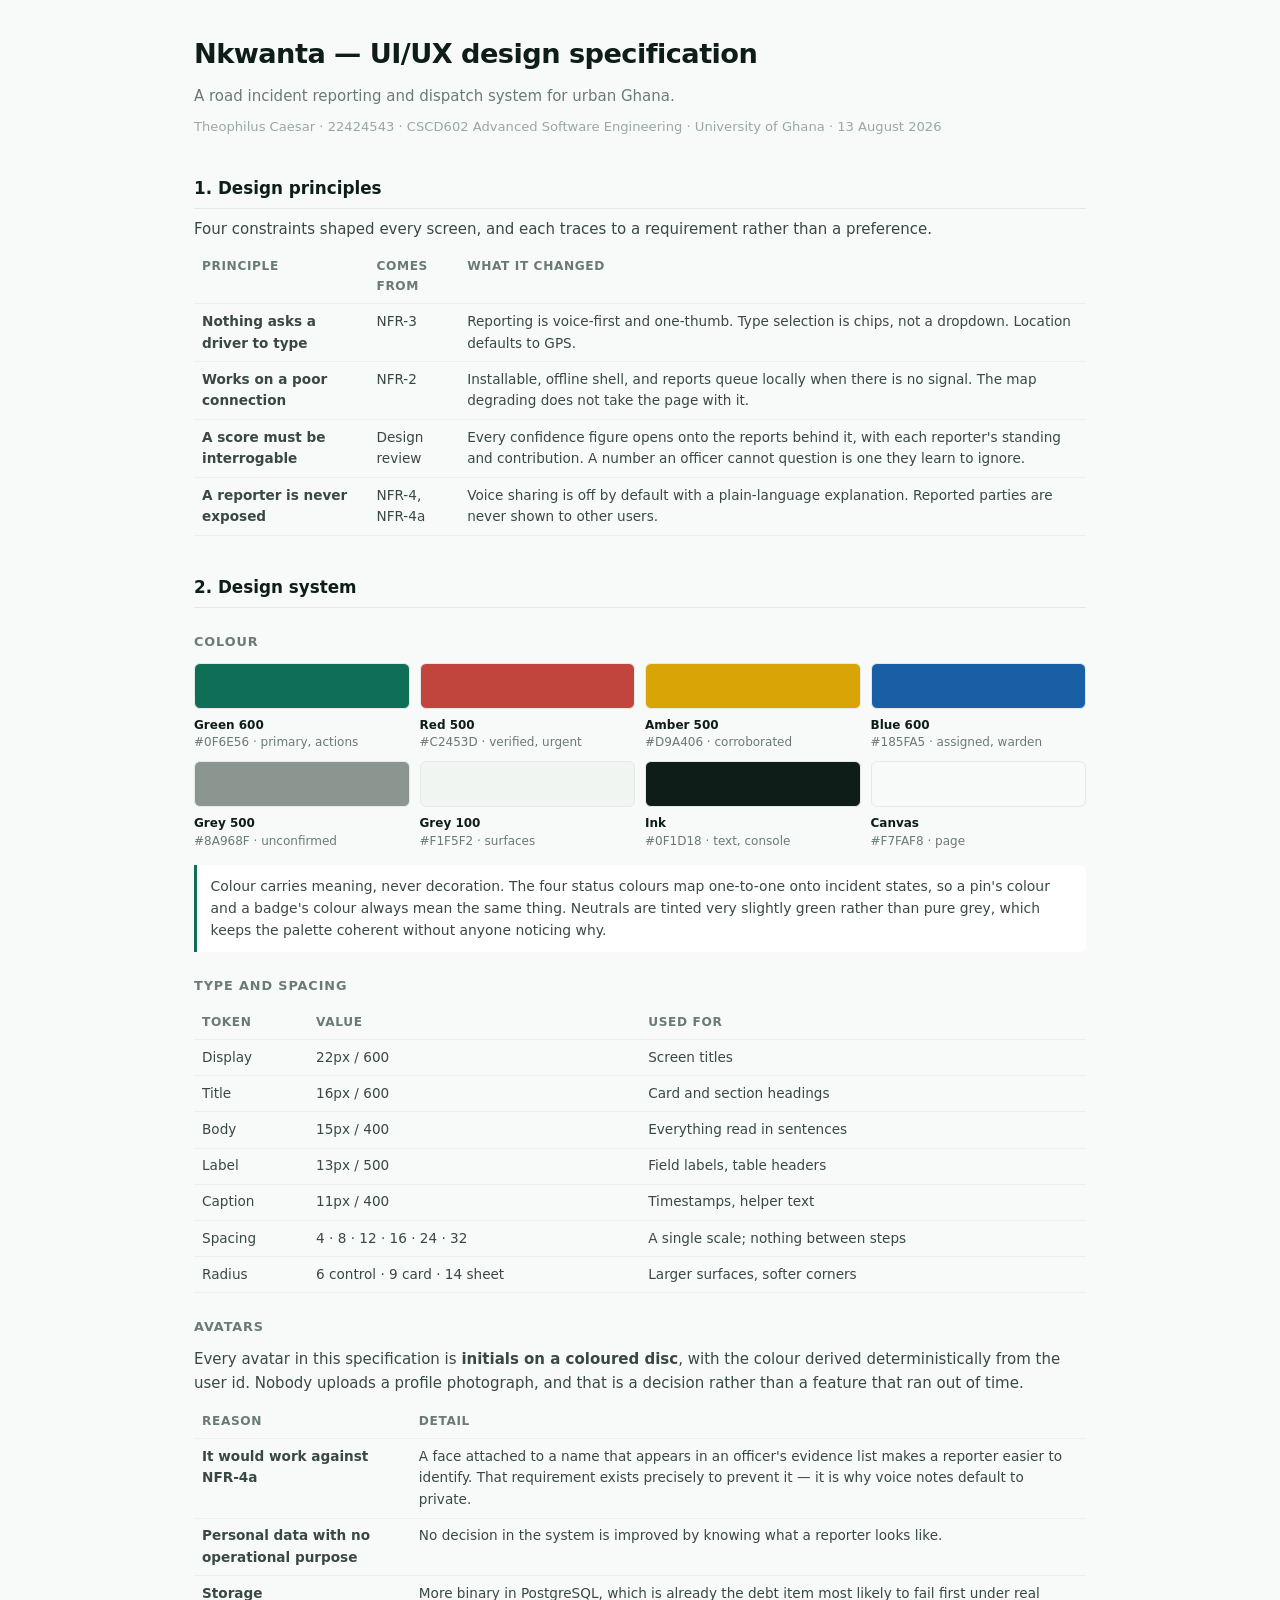
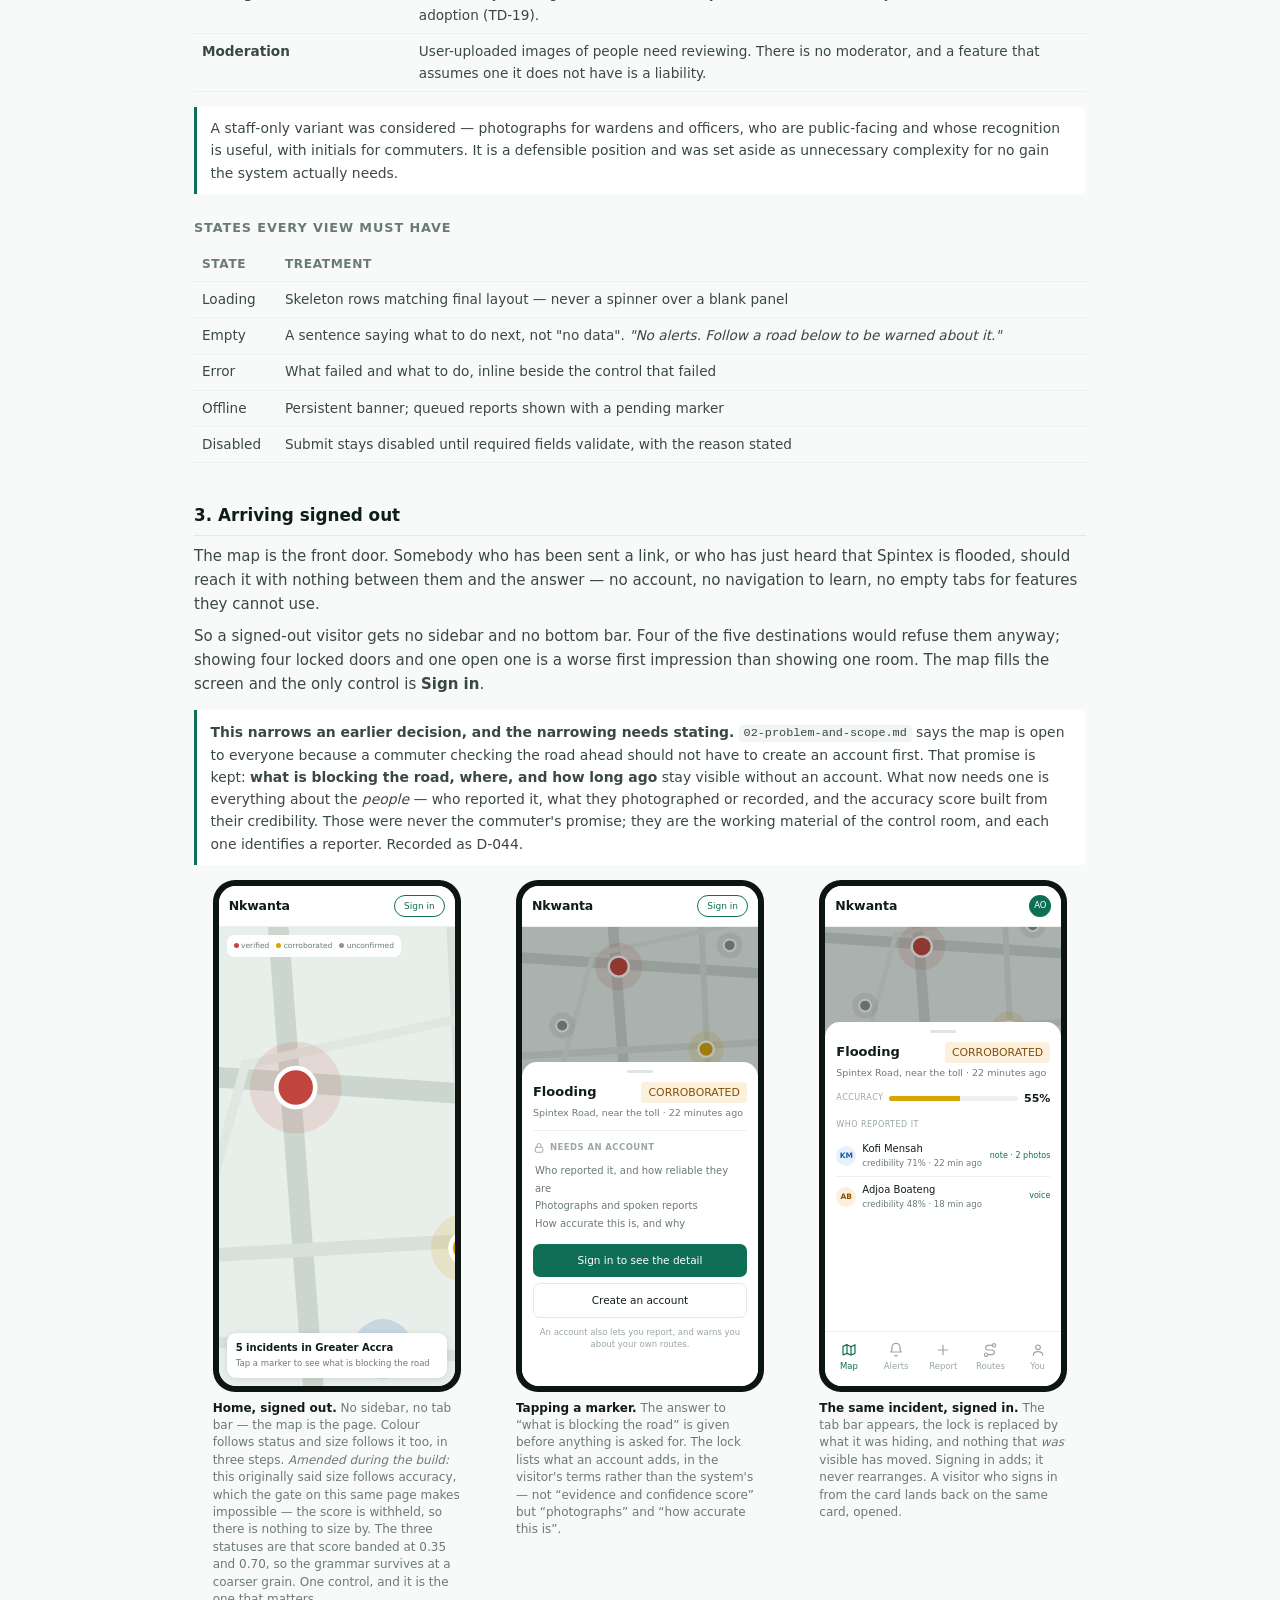
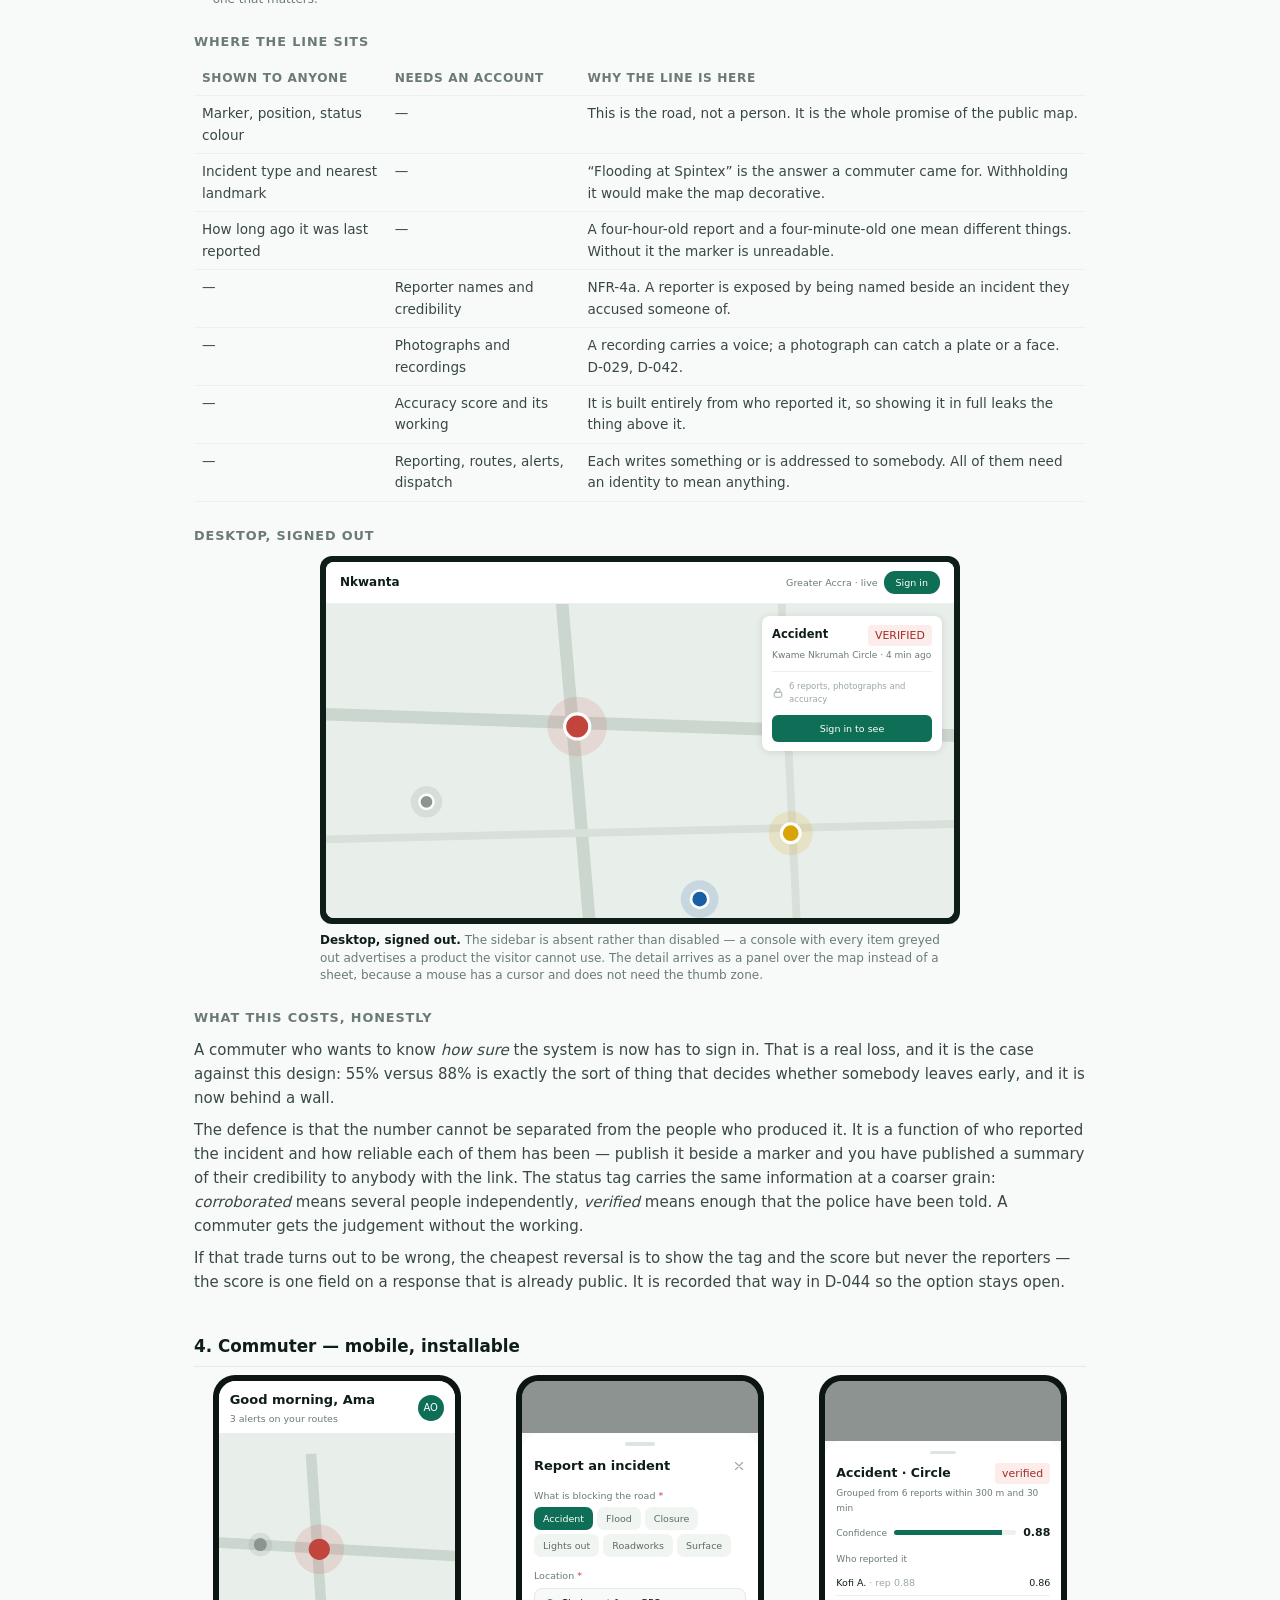
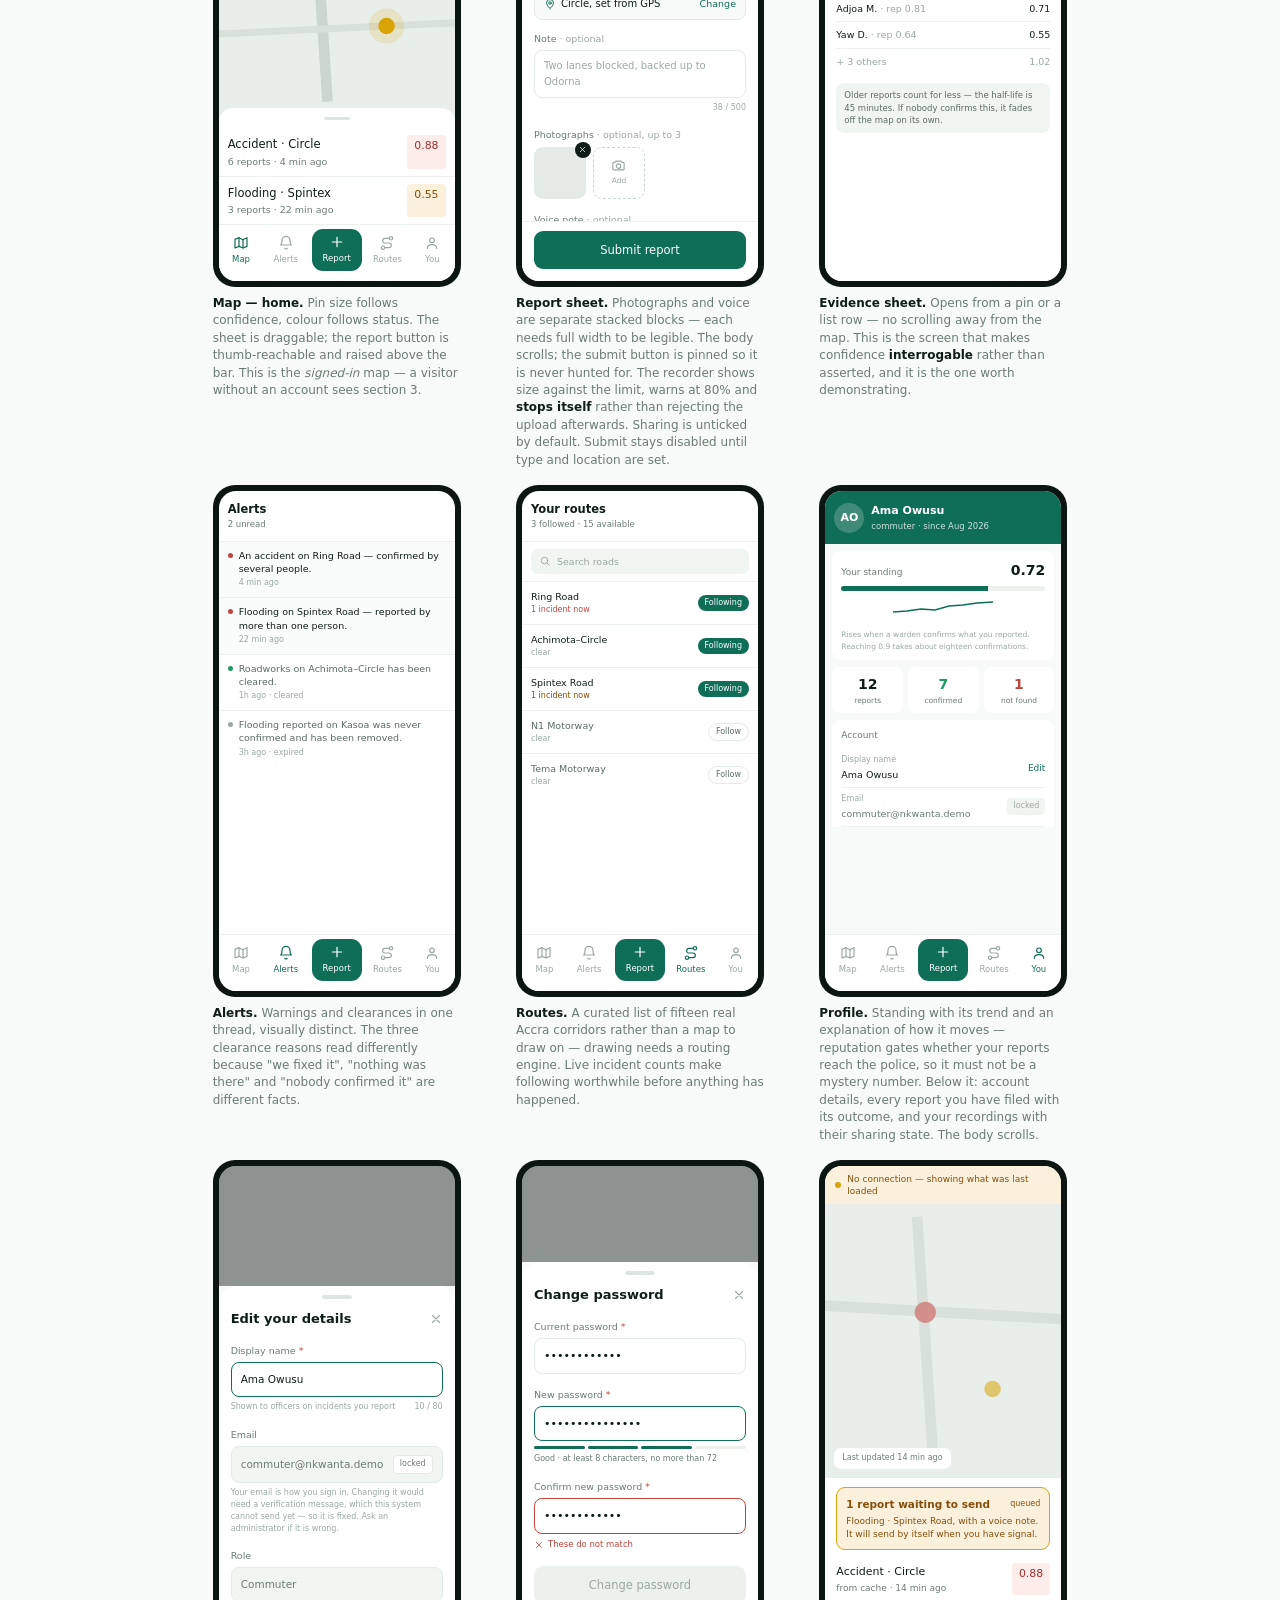
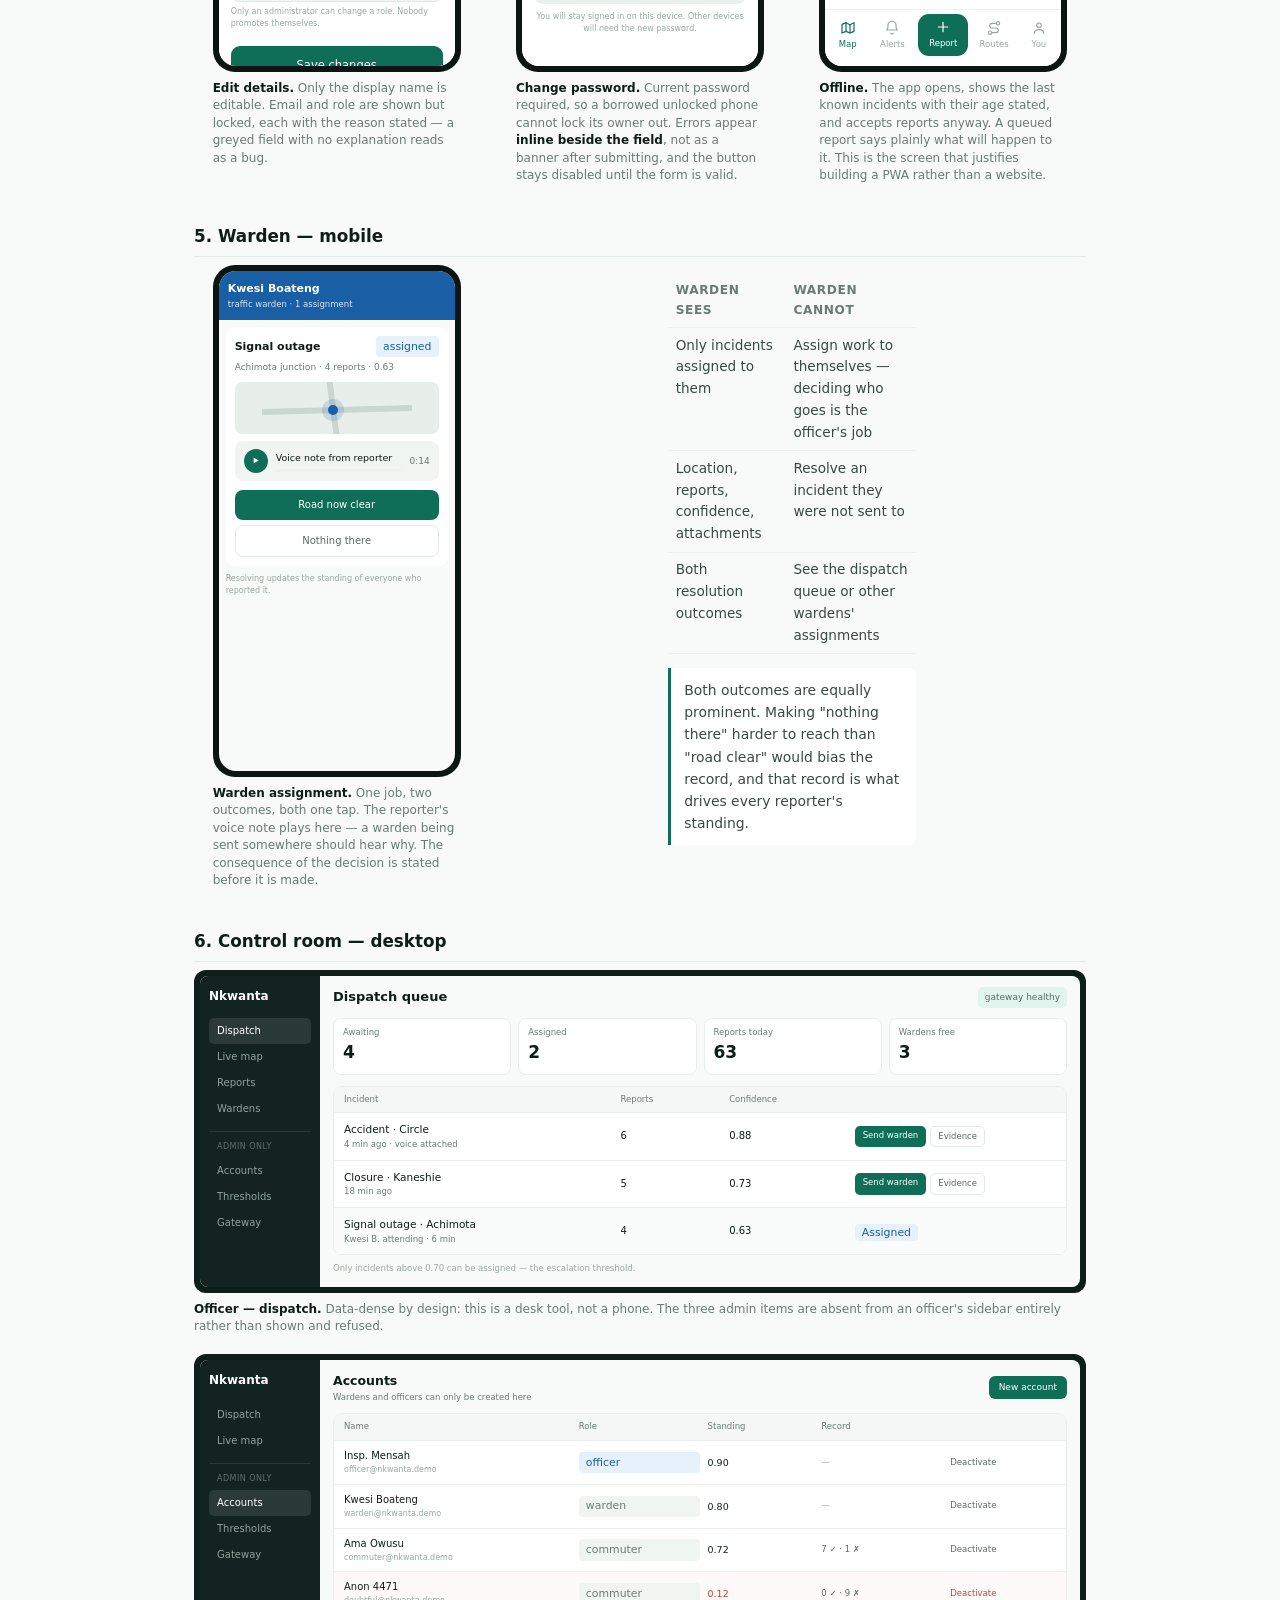
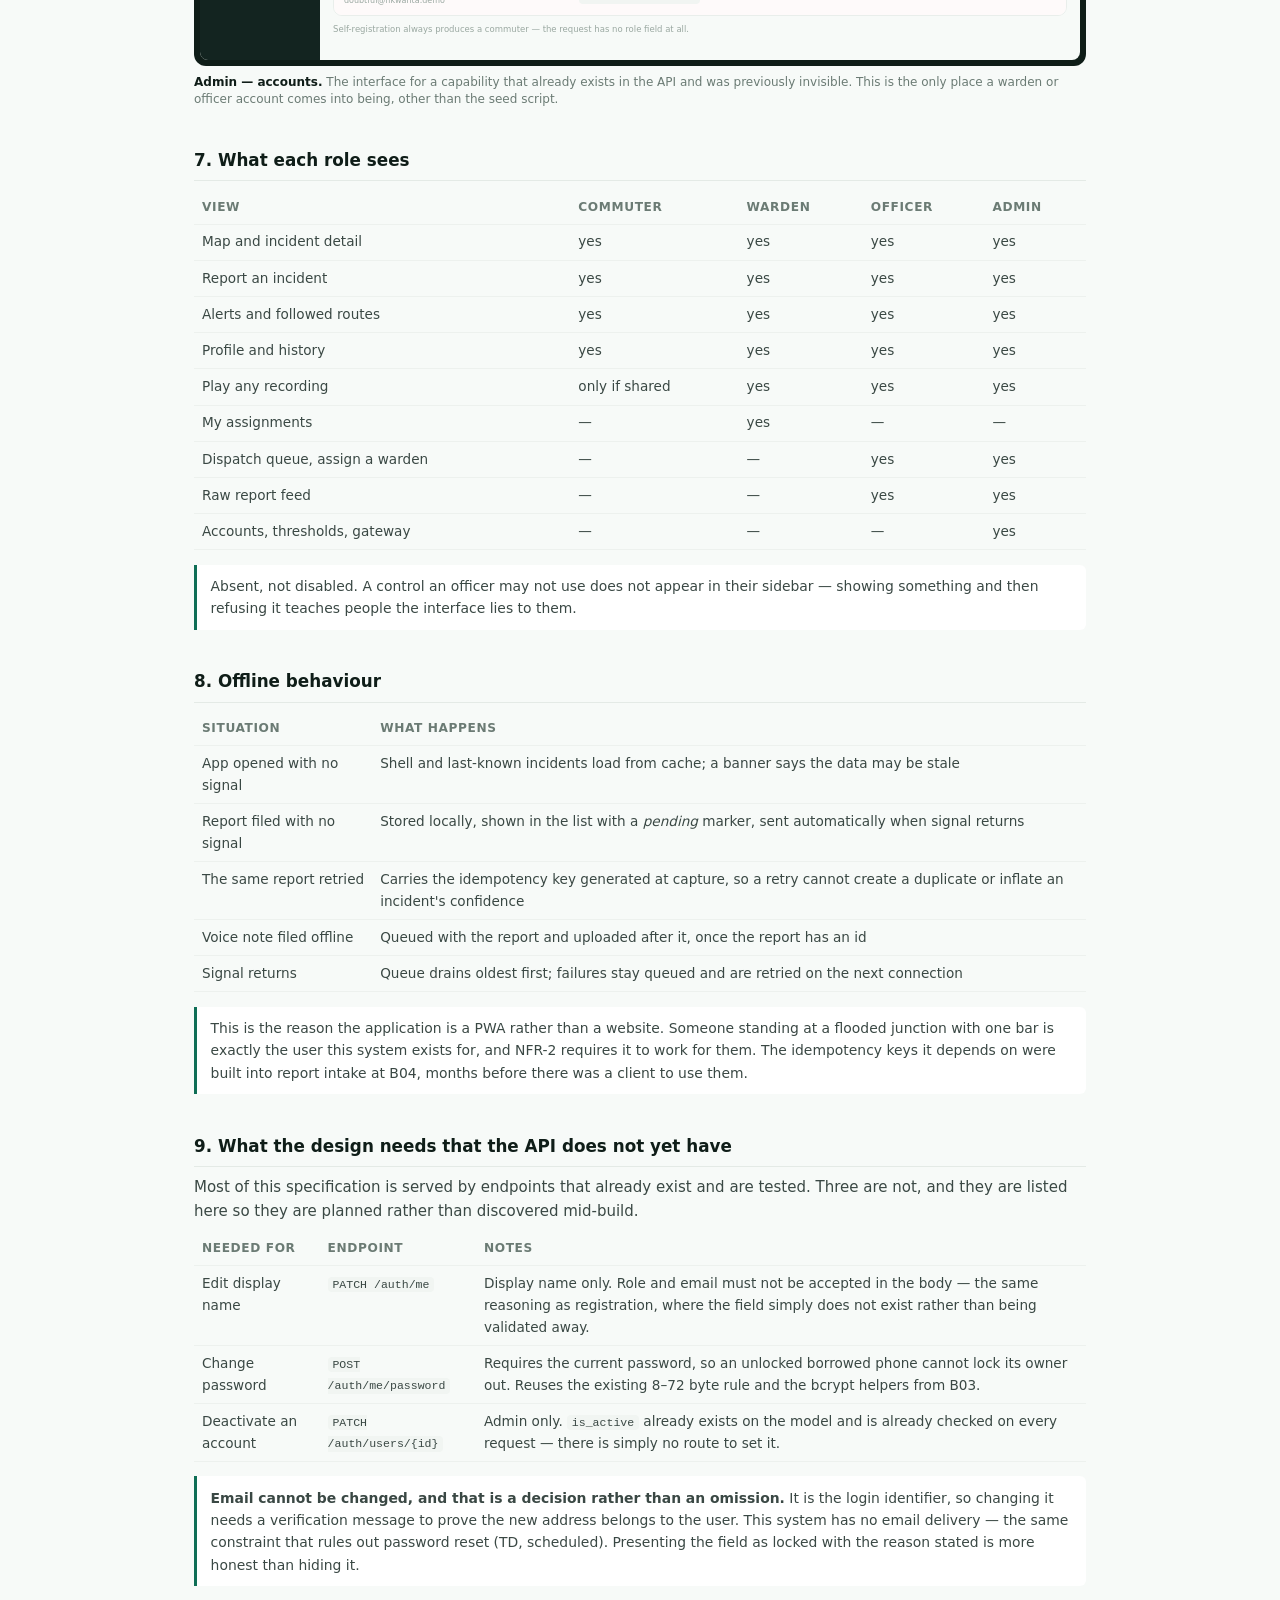
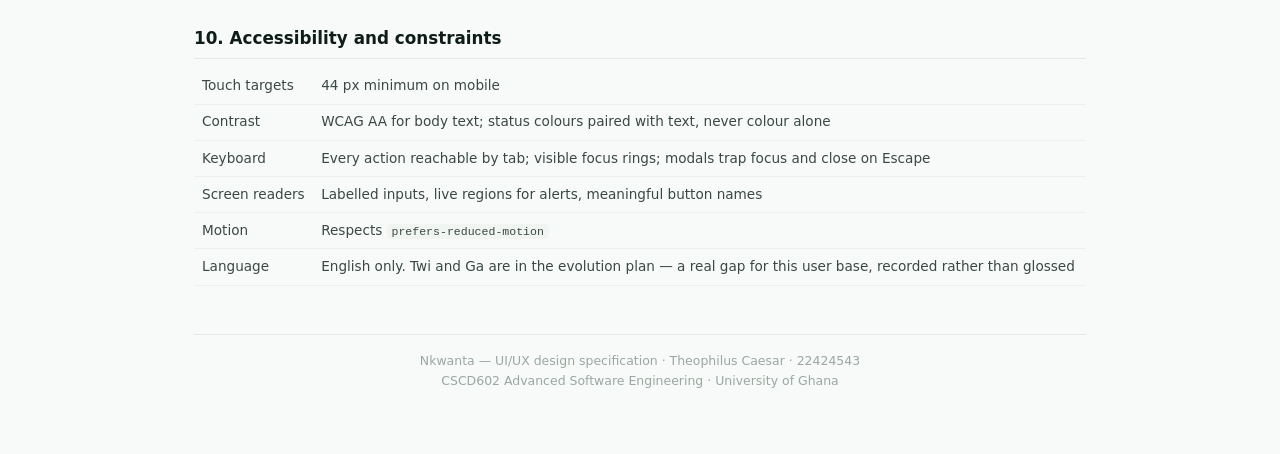
==== commit 16732a14: "authentication mask for homepage view" ====
--- a/docs/design/ui-designs.html
+++ b/docs/design/ui-designs.html
@@ -93,6 +93,8 @@
   <symbol id="i-x" viewBox="0 0 24 24"><path d="M6 6l12 12M18 6 6 18"/></symbol>
   <symbol id="i-play" viewBox="0 0 24 24"><path d="M8 5.5v13l11-6.5-11-6.5Z"/></symbol>
   <symbol id="i-check" viewBox="0 0 24 24"><path d="m5 13 4.5 4.5L19 7"/></symbol>
+  <symbol id="i-lock" viewBox="0 0 24 24"><rect x="4.5" y="10.5" width="15" height="10" rx="2"/><path d="M8 10.5V7a4 4 0 0 1 8 0v3.5"/></symbol>
+  <symbol id="i-eye" viewBox="0 0 24 24"><path d="M2 12s3.6-6.5 10-6.5S22 12 22 12s-3.6 6.5-10 6.5S2 12 2 12Z"/><circle cx="12" cy="12" r="2.8"/></symbol>
 </svg>
 
 <div class="sheet">
@@ -197,7 +199,321 @@
   <tr><td>Disabled</td><td>Submit stays disabled until required fields validate, with the reason stated</td></tr>
 </table>
 
-<h2>3. Commuter — mobile, installable</h2>
+<h2>3. Arriving signed out</h2>
+
+<p>The map is the front door. Somebody who has been sent a link, or who has just heard that
+Spintex is flooded, should reach it with nothing between them and the answer — no account,
+no navigation to learn, no empty tabs for features they cannot use.</p>
+
+<p>So a signed-out visitor gets no sidebar and no bottom bar. Four of the five destinations
+would refuse them anyway; showing four locked doors and one open one is a worse first
+impression than showing one room. The map fills the screen and the only control is
+<b>Sign in</b>.</p>
+
+<div class="note">
+  <b>This narrows an earlier decision, and the narrowing needs stating.</b>
+  <code>02-problem-and-scope.md</code> says the map is open to everyone because a commuter
+  checking the road ahead should not have to create an account first. That promise is kept:
+  <b>what is blocking the road, where, and how long ago</b> stay visible without an account.
+  What now needs one is everything about the <em>people</em> — who reported it, what they
+  photographed or recorded, and the accuracy score built from their credibility. Those were
+  never the commuter's promise; they are the working material of the control room, and each
+  one identifies a reporter. Recorded as D-044.
+</div>
+
+<div class="grid g3">
+
+  <div>
+    <div class="phone"><div class="screen">
+      <div style="padding:9px 10px;display:flex;justify-content:space-between;align-items:center;
+                      background:#fff;border-bottom:1px solid var(--hair);flex:none;z-index:2">
+            <div style="font-size:12.5px;font-weight:600;color:var(--ink);letter-spacing:-.01em">Nkwanta</div>
+            <div style="display:flex;gap:5px;align-items:center">
+              <span style="font-size:9px;color:var(--green);border:1px solid var(--green);
+                           border-radius:11px;padding:3px 9px;font-weight:500">Sign in</span>
+            </div>
+          </div>
+      <div style="flex:1;position:relative;min-height:0">
+        <svg viewBox="0 0 200 200" preserveAspectRatio="xMidYMid slice" style="width:100%;height:100%;display:block">
+            <rect width="200" height="200" fill="#E8EEEA"/>
+            <path d="M-5 62 L205 76" stroke="#CBD6CF" stroke-width="9" fill="none"/>
+            <path d="M74 -5 L90 205" stroke="#CBD6CF" stroke-width="9" fill="none"/>
+            <path d="M-5 146 L205 134" stroke="#D8E0DA" stroke-width="6" fill="none"/>
+            <path d="M-5 178 L205 190" stroke="#D8E0DA" stroke-width="5" fill="none"/>
+            <path d="M150 -5 L160 205" stroke="#D8E0DA" stroke-width="5" fill="none"/>
+            <path d="M20 205 L60 60 L200 30" stroke="#DFE7E1" stroke-width="4" fill="none"/>
+            <circle cx="82" cy="70" r="20" fill="#C2453D" opacity=".13"/><circle cx="82" cy="70" r="8.5" fill="#C2453D" stroke="#fff" stroke-width="2"/>
+            <circle cx="156" cy="140" r="15" fill="#D9A406" opacity=".16"/><circle cx="156" cy="140" r="6.5" fill="#D9A406" stroke="#fff" stroke-width="2"/>
+            <circle cx="34" cy="120" r="11" fill="#8A968F" opacity=".18"/><circle cx="34" cy="120" r="5" fill="#8A968F" stroke="#fff" stroke-width="1.6"/>
+            <circle cx="120" cy="184" r="13" fill="#185FA5" opacity=".16"/><circle cx="120" cy="184" r="6" fill="#185FA5" stroke="#fff" stroke-width="1.8"/>
+            <circle cx="176" cy="52" r="11" fill="#8A968F" opacity=".18"/><circle cx="176" cy="52" r="5" fill="#8A968F" stroke="#fff" stroke-width="1.6"/>
+          </svg>
+        <div style="position:absolute;left:8px;right:8px;bottom:8px;background:#fff;
+                    border-radius:9px;padding:7px 9px;box-shadow:0 1px 6px rgba(0,0,0,.1)">
+          <div style="font-size:10px;font-weight:600;color:var(--ink)">5 incidents in Greater Accra</div>
+          <div style="font-size:8.5px;color:var(--muted);margin-top:1px">Tap a marker to see what is blocking the road</div>
+        </div>
+        <div style="position:absolute;left:8px;top:8px;background:rgba(255,255,255,.94);
+                    border-radius:7px;padding:5px 7px;display:flex;gap:7px;font-size:7.5px;color:var(--muted)">
+          <span><i style="display:inline-block;width:5px;height:5px;border-radius:50%;background:#C2453D"></i> verified</span>
+          <span><i style="display:inline-block;width:5px;height:5px;border-radius:50%;background:#D9A406"></i> corroborated</span>
+          <span><i style="display:inline-block;width:5px;height:5px;border-radius:50%;background:#8A968F"></i> unconfirmed</span>
+        </div>
+      </div>
+    </div></div>
+    <div class="cap"><b>Home, signed out.</b> No sidebar, no tab bar — the map is the page.
+      Colour follows status and size follows it too, in three steps. <em>Amended during the
+      build:</em> this originally said size follows accuracy, which the gate on this same
+      page makes impossible — the score is withheld, so there is nothing to size by. The
+      three statuses are that score banded at 0.35 and 0.70, so the grammar survives at a
+      coarser grain. One control, and it is the one that matters.</div>
+  </div>
+
+  <div>
+    <div class="phone"><div class="screen">
+      <div style="padding:9px 10px;display:flex;justify-content:space-between;align-items:center;
+                      background:#fff;border-bottom:1px solid var(--hair);flex:none;z-index:2">
+            <div style="font-size:12.5px;font-weight:600;color:var(--ink);letter-spacing:-.01em">Nkwanta</div>
+            <div style="display:flex;gap:5px;align-items:center">
+              <span style="font-size:9px;color:var(--green);border:1px solid var(--green);
+                           border-radius:11px;padding:3px 9px;font-weight:500">Sign in</span>
+            </div>
+          </div>
+      <div style="height:150px;position:relative;flex:none;overflow:hidden">
+        <svg viewBox="0 0 200 200" preserveAspectRatio="xMidYMid slice" style="width:100%;height:100%;display:block">
+            <rect width="200" height="200" fill="#E8EEEA"/>
+            <path d="M-5 62 L205 76" stroke="#CBD6CF" stroke-width="9" fill="none"/>
+            <path d="M74 -5 L90 205" stroke="#CBD6CF" stroke-width="9" fill="none"/>
+            <path d="M-5 146 L205 134" stroke="#D8E0DA" stroke-width="6" fill="none"/>
+            <path d="M-5 178 L205 190" stroke="#D8E0DA" stroke-width="5" fill="none"/>
+            <path d="M150 -5 L160 205" stroke="#D8E0DA" stroke-width="5" fill="none"/>
+            <path d="M20 205 L60 60 L200 30" stroke="#DFE7E1" stroke-width="4" fill="none"/>
+            <circle cx="82" cy="70" r="20" fill="#C2453D" opacity=".13"/><circle cx="82" cy="70" r="8.5" fill="#C2453D" stroke="#fff" stroke-width="2"/>
+            <circle cx="156" cy="140" r="15" fill="#D9A406" opacity=".16"/><circle cx="156" cy="140" r="6.5" fill="#D9A406" stroke="#fff" stroke-width="2"/>
+            <circle cx="34" cy="120" r="11" fill="#8A968F" opacity=".18"/><circle cx="34" cy="120" r="5" fill="#8A968F" stroke="#fff" stroke-width="1.6"/>
+            <circle cx="120" cy="184" r="13" fill="#185FA5" opacity=".16"/><circle cx="120" cy="184" r="6" fill="#185FA5" stroke="#fff" stroke-width="1.8"/>
+            <circle cx="176" cy="52" r="11" fill="#8A968F" opacity=".18"/><circle cx="176" cy="52" r="5" fill="#8A968F" stroke="#fff" stroke-width="1.6"/>
+          </svg>
+        <div style="position:absolute;inset:0;background:rgba(13,21,18,.28)"></div>
+      </div>
+      <div style="background:#fff;border-radius:15px 15px 0 0;margin-top:-15px;flex:1;
+                  display:flex;flex-direction:column;min-height:0;position:relative;z-index:2">
+        <div style="width:26px;height:3px;background:#DDE5E0;border-radius:2px;margin:8px auto 9px"></div>
+        <div style="padding:0 11px 11px;overflow-y:auto">
+          <div style="display:flex;justify-content:space-between;align-items:flex-start;gap:6px">
+            <div style="font-size:13px;font-weight:600;color:var(--ink)">Flooding</div>
+            <span class="tag t-amb">CORROBORATED</span>
+          </div>
+          <div style="font-size:9.5px;color:var(--muted);margin-top:2px">Spintex Road, near the toll · 22 minutes ago</div>
+
+          <div style="height:1px;background:var(--hair);margin:10px 0"></div>
+
+          <div style="display:flex;align-items:center;gap:5px;color:var(--faint);margin-bottom:7px">
+            <svg class="ico-sm"><use href="#i-lock"/></svg>
+            <span style="font-size:8.5px;letter-spacing:.05em;font-weight:600;text-transform:uppercase">Needs an account</span>
+          </div>
+          <div style="font-size:10px;color:var(--muted);line-height:1.75;padding-left:2px">
+            <div>Who reported it, and how reliable they are</div>
+            <div>Photographs and spoken reports</div>
+            <div>How accurate this is, and why</div>
+          </div>
+
+          <div style="background:var(--green);color:#fff;border-radius:7px;text-align:center;
+                      padding:8px;font-size:10.5px;font-weight:500;margin-top:12px">Sign in to see the detail</div>
+          <div style="border:1px solid var(--line);border-radius:7px;text-align:center;
+                      padding:8px;font-size:10.5px;color:var(--ink);margin-top:6px">Create an account</div>
+          <div style="font-size:8.5px;color:var(--faint);text-align:center;margin-top:8px;line-height:1.5">
+            An account also lets you report, and warns you about your own routes.
+          </div>
+        </div>
+      </div>
+    </div></div>
+    <div class="cap"><b>Tapping a marker.</b> The answer to “what is blocking the road” is given
+      before anything is asked for. The lock lists what an account adds, in the visitor's terms
+      rather than the system's — not “evidence and confidence score” but “photographs” and
+      “how accurate this is”.</div>
+  </div>
+
+  <div>
+    <div class="phone"><div class="screen">
+      <div style="padding:9px 10px;display:flex;justify-content:space-between;align-items:center;
+                  background:#fff;border-bottom:1px solid var(--hair);flex:none">
+        <div style="font-size:12.5px;font-weight:600;color:var(--ink)">Nkwanta</div>
+        <div style="width:22px;height:22px;border-radius:50%;background:var(--green);color:#fff;
+                    font-size:8.5px;display:flex;align-items:center;justify-content:center;font-weight:500">AO</div>
+      </div>
+      <div style="height:110px;position:relative;flex:none;overflow:hidden">
+        <svg viewBox="0 0 200 200" preserveAspectRatio="xMidYMid slice" style="width:100%;height:100%;display:block">
+            <rect width="200" height="200" fill="#E8EEEA"/>
+            <path d="M-5 62 L205 76" stroke="#CBD6CF" stroke-width="9" fill="none"/>
+            <path d="M74 -5 L90 205" stroke="#CBD6CF" stroke-width="9" fill="none"/>
+            <path d="M-5 146 L205 134" stroke="#D8E0DA" stroke-width="6" fill="none"/>
+            <path d="M-5 178 L205 190" stroke="#D8E0DA" stroke-width="5" fill="none"/>
+            <path d="M150 -5 L160 205" stroke="#D8E0DA" stroke-width="5" fill="none"/>
+            <path d="M20 205 L60 60 L200 30" stroke="#DFE7E1" stroke-width="4" fill="none"/>
+            <circle cx="82" cy="70" r="20" fill="#C2453D" opacity=".13"/><circle cx="82" cy="70" r="8.5" fill="#C2453D" stroke="#fff" stroke-width="2"/>
+            <circle cx="156" cy="140" r="15" fill="#D9A406" opacity=".16"/><circle cx="156" cy="140" r="6.5" fill="#D9A406" stroke="#fff" stroke-width="2"/>
+            <circle cx="34" cy="120" r="11" fill="#8A968F" opacity=".18"/><circle cx="34" cy="120" r="5" fill="#8A968F" stroke="#fff" stroke-width="1.6"/>
+            <circle cx="120" cy="184" r="13" fill="#185FA5" opacity=".16"/><circle cx="120" cy="184" r="6" fill="#185FA5" stroke="#fff" stroke-width="1.8"/>
+            <circle cx="176" cy="52" r="11" fill="#8A968F" opacity=".18"/><circle cx="176" cy="52" r="5" fill="#8A968F" stroke="#fff" stroke-width="1.6"/>
+          </svg>
+        <div style="position:absolute;inset:0;background:rgba(13,21,18,.28)"></div>
+      </div>
+      <div style="background:#fff;border-radius:15px 15px 0 0;margin-top:-15px;flex:1;
+                  display:flex;flex-direction:column;min-height:0;position:relative;z-index:2">
+        <div style="width:26px;height:3px;background:#DDE5E0;border-radius:2px;margin:8px auto 9px"></div>
+        <div style="padding:0 11px 11px;overflow-y:auto">
+          <div style="display:flex;justify-content:space-between;align-items:flex-start;gap:6px">
+            <div style="font-size:13px;font-weight:600;color:var(--ink)">Flooding</div>
+            <span class="tag t-amb">CORROBORATED</span>
+          </div>
+          <div style="font-size:9.5px;color:var(--muted);margin-top:2px">Spintex Road, near the toll · 22 minutes ago</div>
+
+          <div style="display:flex;align-items:center;gap:6px;margin:10px 0 3px">
+            <span style="font-size:8px;color:var(--faint);text-transform:uppercase;letter-spacing:.06em;min-width:44px">Accuracy</span>
+            <div class="bar" style="flex:1"><i style="width:55%;background:var(--amber)"></i></div>
+            <b style="font-size:11px;color:var(--ink)">55%</b>
+          </div>
+
+          <div style="font-size:8px;color:var(--faint);text-transform:uppercase;letter-spacing:.06em;margin:11px 0 5px">Who reported it</div>
+          <div style="display:flex;align-items:center;gap:6px;padding:5px 0;border-bottom:1px solid var(--hair)">
+            <div style="width:20px;height:20px;border-radius:50%;background:var(--blue-100);color:var(--blue);
+                        font-size:7.5px;display:flex;align-items:center;justify-content:center;font-weight:600;flex:none">KM</div>
+            <div style="flex:1;min-width:0">
+              <div style="font-size:10px;font-weight:500;color:var(--ink)">Kofi Mensah</div>
+              <div style="font-size:8.5px;color:var(--muted)">credibility 71% · 22 min ago</div>
+            </div>
+            <span style="font-size:8px;color:var(--green)">note · 2 photos</span>
+          </div>
+          <div style="display:flex;align-items:center;gap:6px;padding:5px 0">
+            <div style="width:20px;height:20px;border-radius:50%;background:var(--amber-100);color:var(--amber-700);
+                        font-size:7.5px;display:flex;align-items:center;justify-content:center;font-weight:600;flex:none">AB</div>
+            <div style="flex:1;min-width:0">
+              <div style="font-size:10px;font-weight:500;color:var(--ink)">Adjoa Boateng</div>
+              <div style="font-size:8.5px;color:var(--muted)">credibility 48% · 18 min ago</div>
+            </div>
+            <span style="font-size:8px;color:var(--green)">voice</span>
+          </div>
+        </div>
+      </div>
+      <div class="nav">
+        <a class="on"><svg class="ico"><use href="#i-map"/></svg>Map</a>
+        <a><svg class="ico"><use href="#i-bell"/></svg>Alerts</a>
+        <a><svg class="ico"><use href="#i-plus"/></svg>Report</a>
+        <a><svg class="ico"><use href="#i-route"/></svg>Routes</a>
+        <a><svg class="ico"><use href="#i-user"/></svg>You</a>
+      </div>
+    </div></div>
+    <div class="cap"><b>The same incident, signed in.</b> The tab bar appears, the lock is
+      replaced by what it was hiding, and nothing that <em>was</em> visible has moved. Signing in
+      adds; it never rearranges. A visitor who signs in from the card lands back on the same
+      card, opened.</div>
+  </div>
+
+</div>
+
+<h3>Where the line sits</h3>
+
+<table>
+  <tr><th>Shown to anyone</th><th>Needs an account</th><th>Why the line is here</th></tr>
+  <tr>
+    <td>Marker, position, status colour</td><td>—</td>
+    <td>This is the road, not a person. It is the whole promise of the public map.</td>
+  </tr>
+  <tr>
+    <td>Incident type and nearest landmark</td><td>—</td>
+    <td>“Flooding at Spintex” is the answer a commuter came for. Withholding it would make the map decorative.</td>
+  </tr>
+  <tr>
+    <td>How long ago it was last reported</td><td>—</td>
+    <td>A four-hour-old report and a four-minute-old one mean different things. Without it the marker is unreadable.</td>
+  </tr>
+  <tr>
+    <td>—</td><td>Reporter names and credibility</td>
+    <td>NFR-4a. A reporter is exposed by being named beside an incident they accused someone of.</td>
+  </tr>
+  <tr>
+    <td>—</td><td>Photographs and recordings</td>
+    <td>A recording carries a voice; a photograph can catch a plate or a face. D-029, D-042.</td>
+  </tr>
+  <tr>
+    <td>—</td><td>Accuracy score and its working</td>
+    <td>It is built entirely from who reported it, so showing it in full leaks the thing above it.</td>
+  </tr>
+  <tr>
+    <td>—</td><td>Reporting, routes, alerts, dispatch</td>
+    <td>Each writes something or is addressed to somebody. All of them need an identity to mean anything.</td>
+  </tr>
+</table>
+
+<h3>Desktop, signed out</h3>
+
+<div class="desk" style="max-width:640px;margin:.6rem auto 0">
+  <div class="deskin" style="grid-template-columns:1fr;min-height:250px">
+    <div style="display:flex;flex-direction:column">
+      <div style="background:#fff;border-bottom:1px solid var(--hair);padding:9px 14px;
+                  display:flex;justify-content:space-between;align-items:center">
+        <div style="font-size:12px;font-weight:600;color:var(--ink)">Nkwanta</div>
+        <div style="display:flex;gap:6px;align-items:center">
+          <span style="font-size:9.5px;color:var(--muted)">Greater Accra · live</span>
+          <span style="font-size:9.5px;color:#fff;background:var(--green);border-radius:11px;
+                       padding:4px 12px;font-weight:500">Sign in</span>
+        </div>
+      </div>
+      <div style="flex:1;position:relative;min-height:200px;overflow:hidden">
+        <svg viewBox="0 0 400 200" preserveAspectRatio="xMidYMid slice" style="width:100%;height:100%;display:block">
+          <rect width="400" height="200" fill="#E8EEEA"/>
+          <path d="M-5 70 L405 84" stroke="#CBD6CF" stroke-width="8" fill="none"/>
+          <path d="M150 -5 L168 205" stroke="#CBD6CF" stroke-width="8" fill="none"/>
+          <path d="M-5 150 L405 140" stroke="#D8E0DA" stroke-width="5" fill="none"/>
+          <path d="M290 -5 L300 205" stroke="#D8E0DA" stroke-width="5" fill="none"/>
+          <circle cx="160" cy="78" r="19" fill="#C2453D" opacity=".13"/><circle cx="160" cy="78" r="8" fill="#C2453D" stroke="#fff" stroke-width="2"/>
+          <circle cx="296" cy="146" r="14" fill="#D9A406" opacity=".16"/><circle cx="296" cy="146" r="6" fill="#D9A406" stroke="#fff" stroke-width="2"/>
+          <circle cx="64" cy="126" r="10" fill="#8A968F" opacity=".18"/><circle cx="64" cy="126" r="4.5" fill="#8A968F" stroke="#fff" stroke-width="1.5"/>
+          <circle cx="238" cy="188" r="12" fill="#185FA5" opacity=".16"/><circle cx="238" cy="188" r="5.5" fill="#185FA5" stroke="#fff" stroke-width="1.7"/>
+        </svg>
+        <div style="position:absolute;right:12px;top:12px;width:180px;background:#fff;border-radius:8px;
+                    box-shadow:0 1px 8px rgba(0,0,0,.11);padding:9px 10px">
+          <div style="display:flex;justify-content:space-between;align-items:flex-start;gap:5px">
+            <div style="font-size:11.5px;font-weight:600;color:var(--ink)">Accident</div>
+            <span class="tag t-red">VERIFIED</span>
+          </div>
+          <div style="font-size:9px;color:var(--muted);margin-top:2px">Kwame Nkrumah Circle · 4 min ago</div>
+          <div style="height:1px;background:var(--hair);margin:8px 0"></div>
+          <div style="display:flex;align-items:center;gap:5px;color:var(--faint)">
+            <svg class="ico-sm"><use href="#i-lock"/></svg>
+            <span style="font-size:8.5px">6 reports, photographs and accuracy</span>
+          </div>
+          <div style="background:var(--green);color:#fff;border-radius:6px;text-align:center;
+                      padding:6px;font-size:9.5px;font-weight:500;margin-top:8px">Sign in to see</div>
+        </div>
+      </div>
+    </div>
+  </div>
+</div>
+<div class="cap" style="max-width:640px;margin:.5rem auto 0"><b>Desktop, signed out.</b> The
+  sidebar is absent rather than disabled — a console with every item greyed out advertises a
+  product the visitor cannot use. The detail arrives as a panel over the map instead of a
+  sheet, because a mouse has a cursor and does not need the thumb zone.</div>
+
+<h3>What this costs, honestly</h3>
+
+<p>A commuter who wants to know <em>how sure</em> the system is now has to sign in. That is a
+real loss, and it is the case against this design: 55% versus 88% is exactly the sort of thing
+that decides whether somebody leaves early, and it is now behind a wall.</p>
+
+<p>The defence is that the number cannot be separated from the people who produced it. It is
+a function of who reported the incident and how reliable each of them has been — publish it
+beside a marker and you have published a summary of their credibility to anybody with the
+link. The status tag carries the same information at a coarser grain: <em>corroborated</em>
+means several people independently, <em>verified</em> means enough that the police have been
+told. A commuter gets the judgement without the working.</p>
+
+<p>If that trade turns out to be wrong, the cheapest reversal is to show the tag and the
+score but never the reporters — the score is one field on a response that is already public.
+It is recorded that way in D-044 so the option stays open.</p>
+
+<h2>4. Commuter — mobile, installable</h2>
 
 <div class="grid g3">
   <div>
@@ -235,8 +551,8 @@
       </div>
     </div></div>
     <div class="cap"><b>Map — home.</b> Pin size follows confidence, colour follows status. The sheet
-      is draggable; the report button is thumb-reachable and raised above the bar. Everything here
-      is readable signed out.</div>
+      is draggable; the report button is thumb-reachable and raised above the bar. This is the
+      <em>signed-in</em> map — a visitor without an account sees section 3.</div>
   </div>
 
   <div>
@@ -611,7 +927,7 @@
   </div>
 </div>
 
-<h2>4. Warden — mobile</h2>
+<h2>5. Warden — mobile</h2>
 <div class="grid g3">
   <div>
     <div class="phone"><div class="screen">
@@ -655,7 +971,7 @@
   </div>
 </div>
 
-<h2>5. Control room — desktop</h2>
+<h2>6. Control room — desktop</h2>
 
 <div class="desk"><div class="deskin">
   <div class="side">
@@ -735,7 +1051,7 @@
   API and was previously invisible. This is the only place a warden or officer account comes into
   being, other than the seed script.</div>
 
-<h2>6. What each role sees</h2>
+<h2>7. What each role sees</h2>
 <table>
   <tr><th>View</th><th>Commuter</th><th>Warden</th><th>Officer</th><th>Admin</th></tr>
   <tr><td>Map and incident detail</td><td>yes</td><td>yes</td><td>yes</td><td>yes</td></tr>
@@ -753,7 +1069,7 @@
   showing something and then refusing it teaches people the interface lies to them.
 </div>
 
-<h2>7. Offline behaviour</h2>
+<h2>8. Offline behaviour</h2>
 <table>
   <tr><th>Situation</th><th>What happens</th></tr>
   <tr><td>App opened with no signal</td><td>Shell and last-known incidents load from cache; a banner says the data may be stale</td></tr>
@@ -769,7 +1085,7 @@
   there was a client to use them.
 </div>
 
-<h2>8. What the design needs that the API does not yet have</h2>
+<h2>9. What the design needs that the API does not yet have</h2>
 <p>Most of this specification is served by endpoints that already exist and are tested. Three are
 not, and they are listed here so they are planned rather than discovered mid-build.</p>
 <table>
@@ -801,7 +1117,7 @@
   hiding it.
 </div>
 
-<h2>9. Accessibility and constraints</h2>
+<h2>10. Accessibility and constraints</h2>
 <table>
   <tr><td>Touch targets</td><td>44 px minimum on mobile</td></tr>
   <tr><td>Contrast</td><td>WCAG AA for body text; status colours paired with text, never colour alone</td></tr>
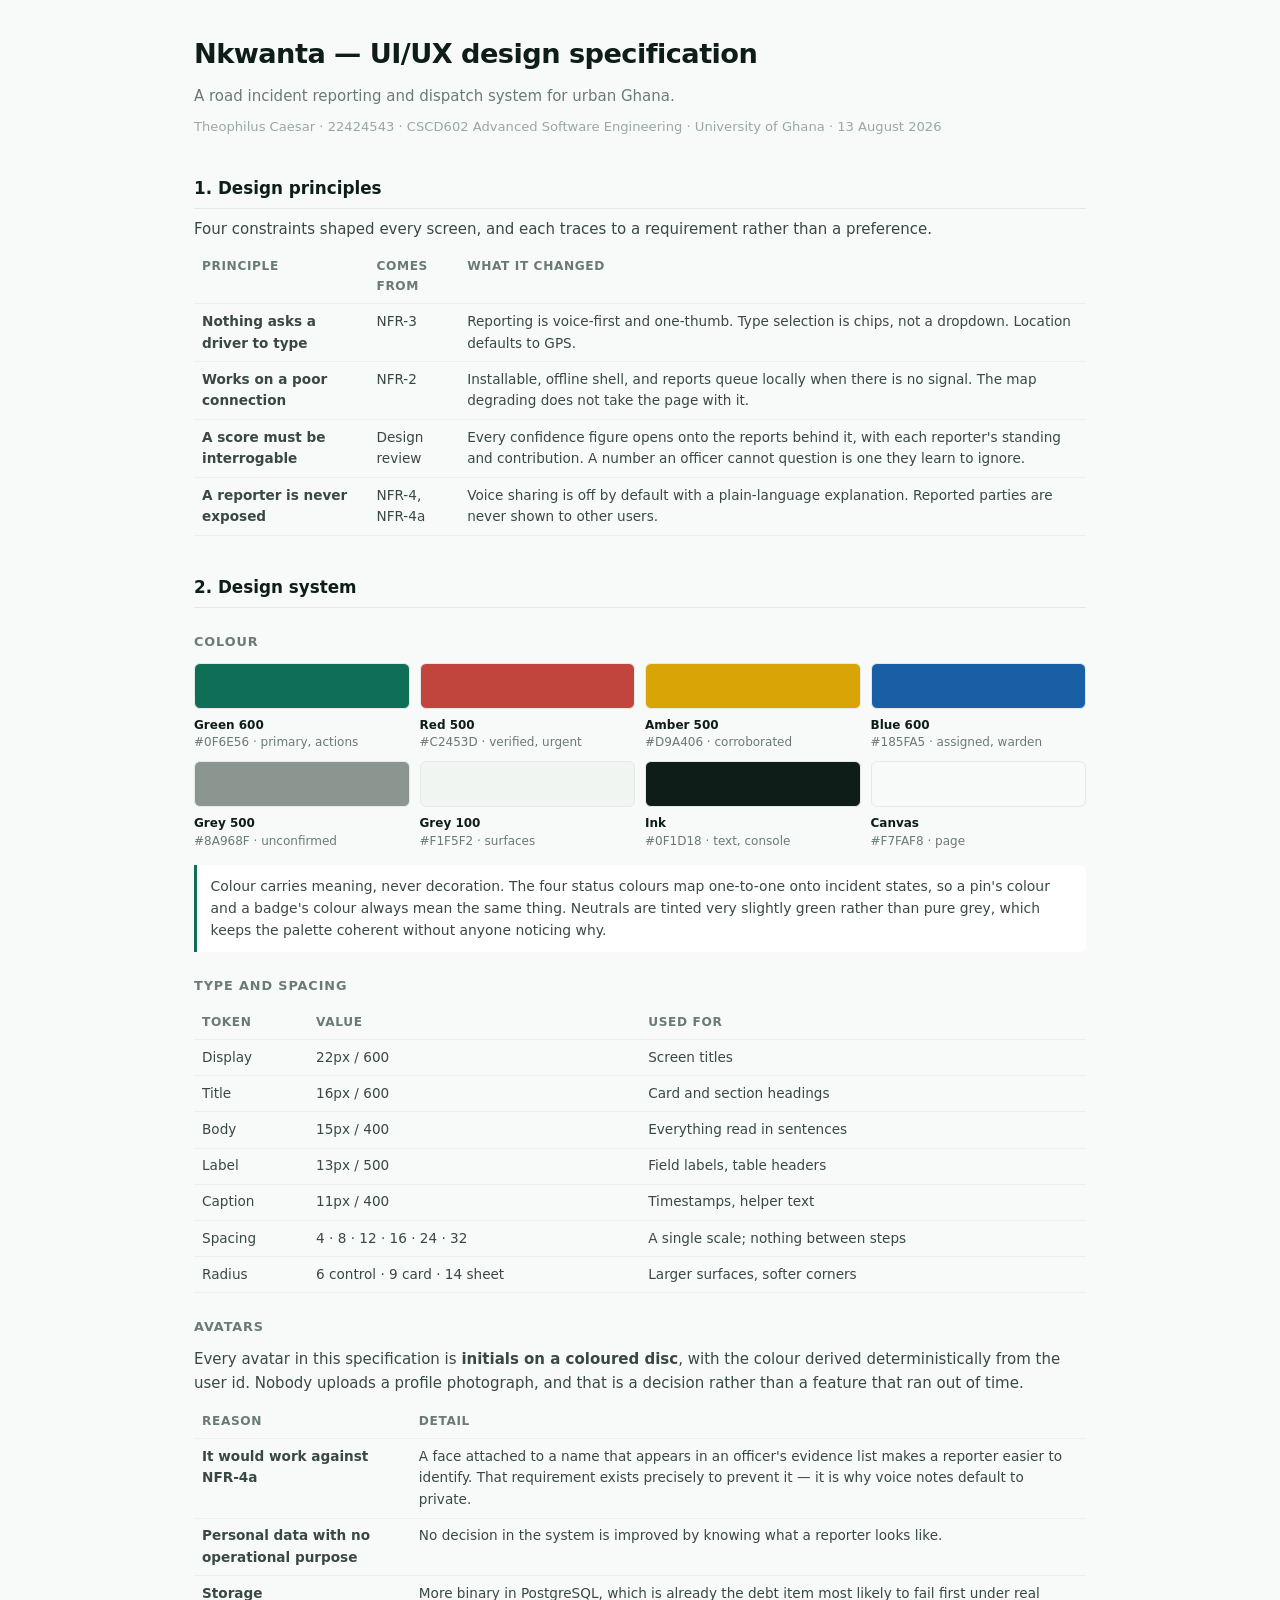
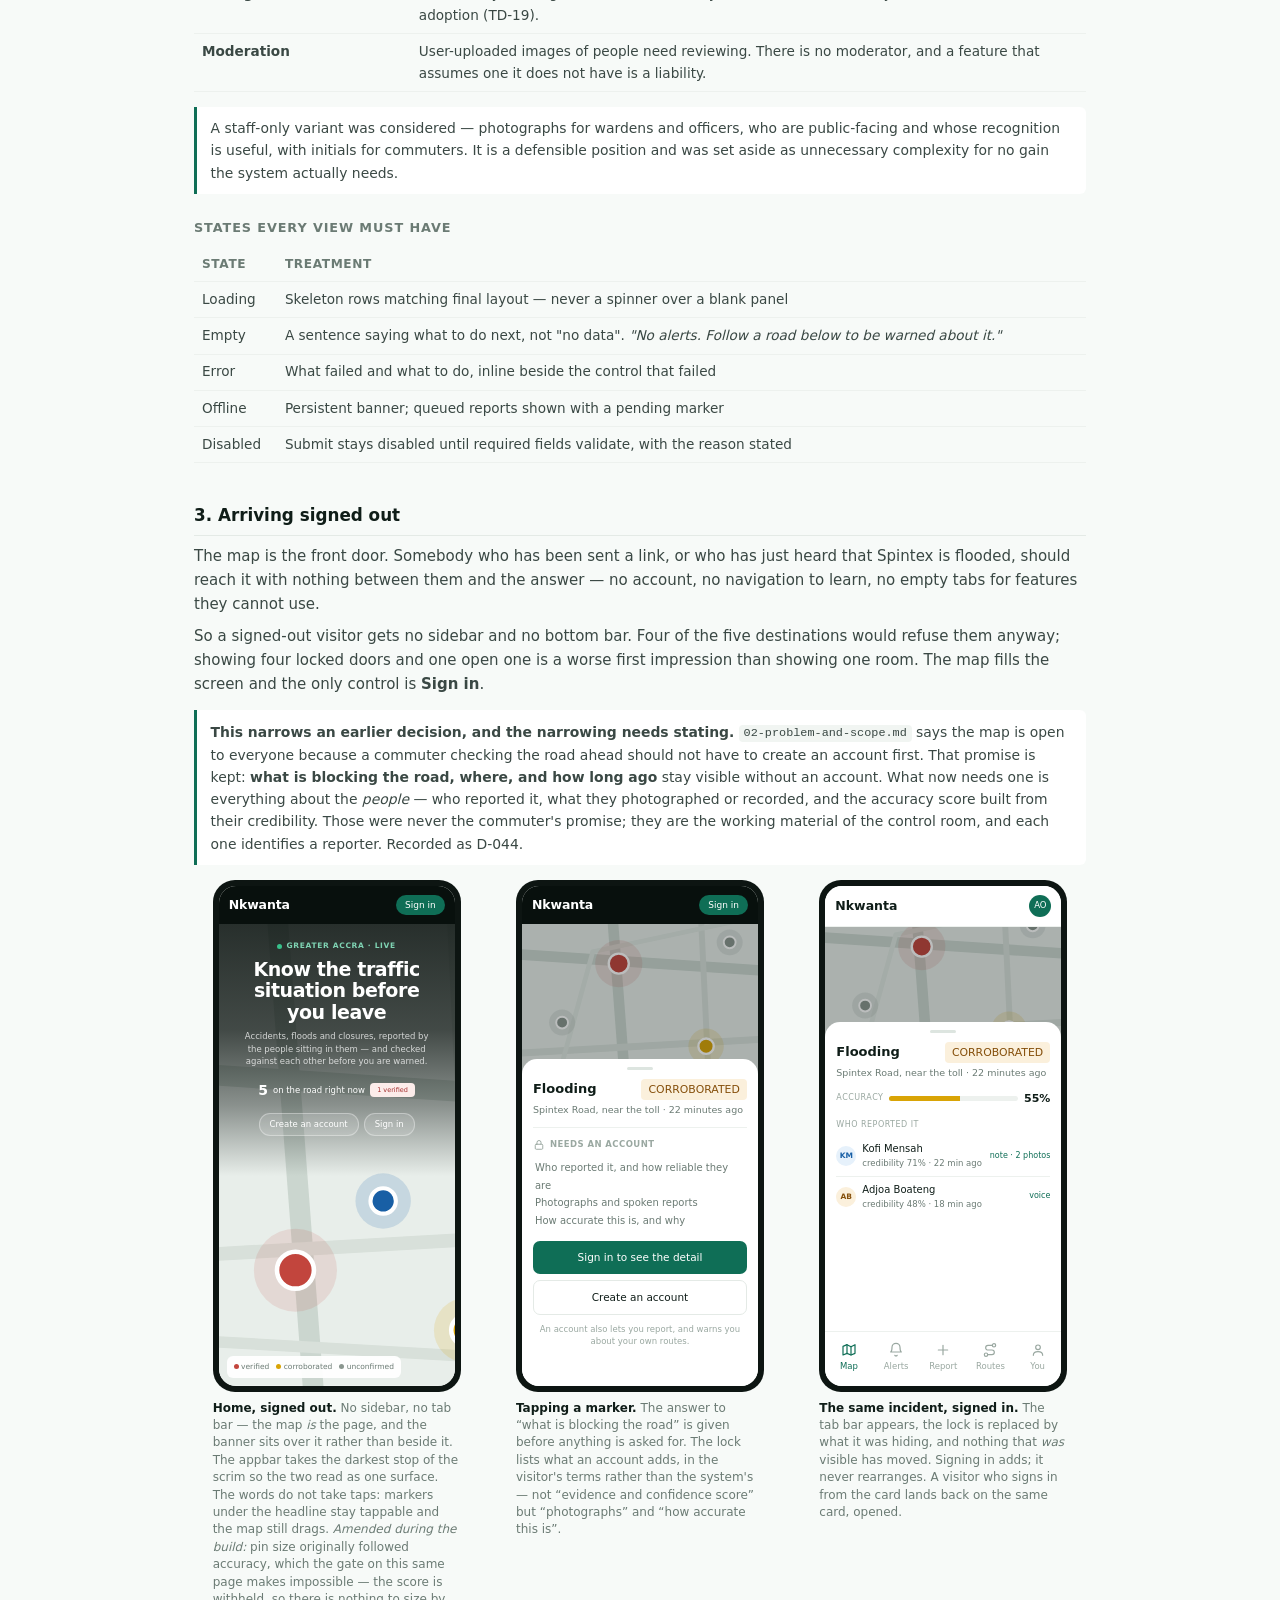
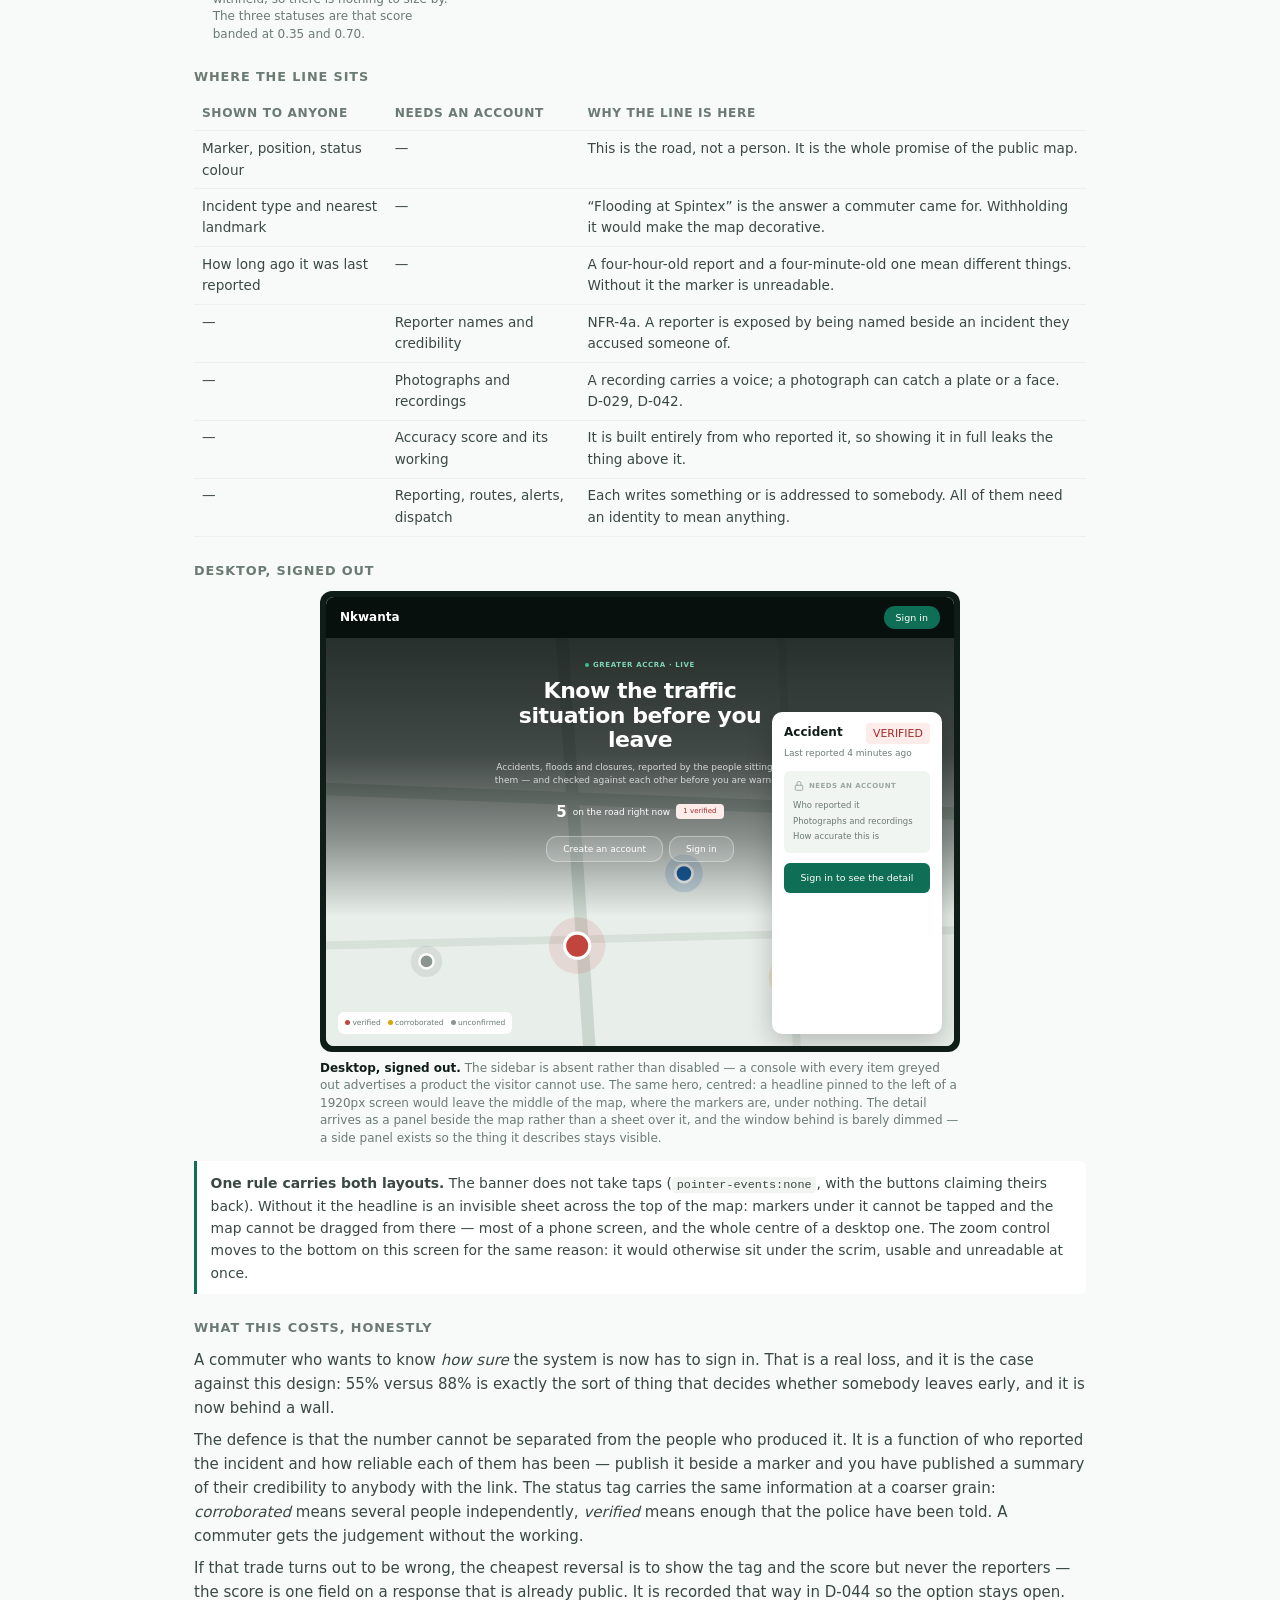
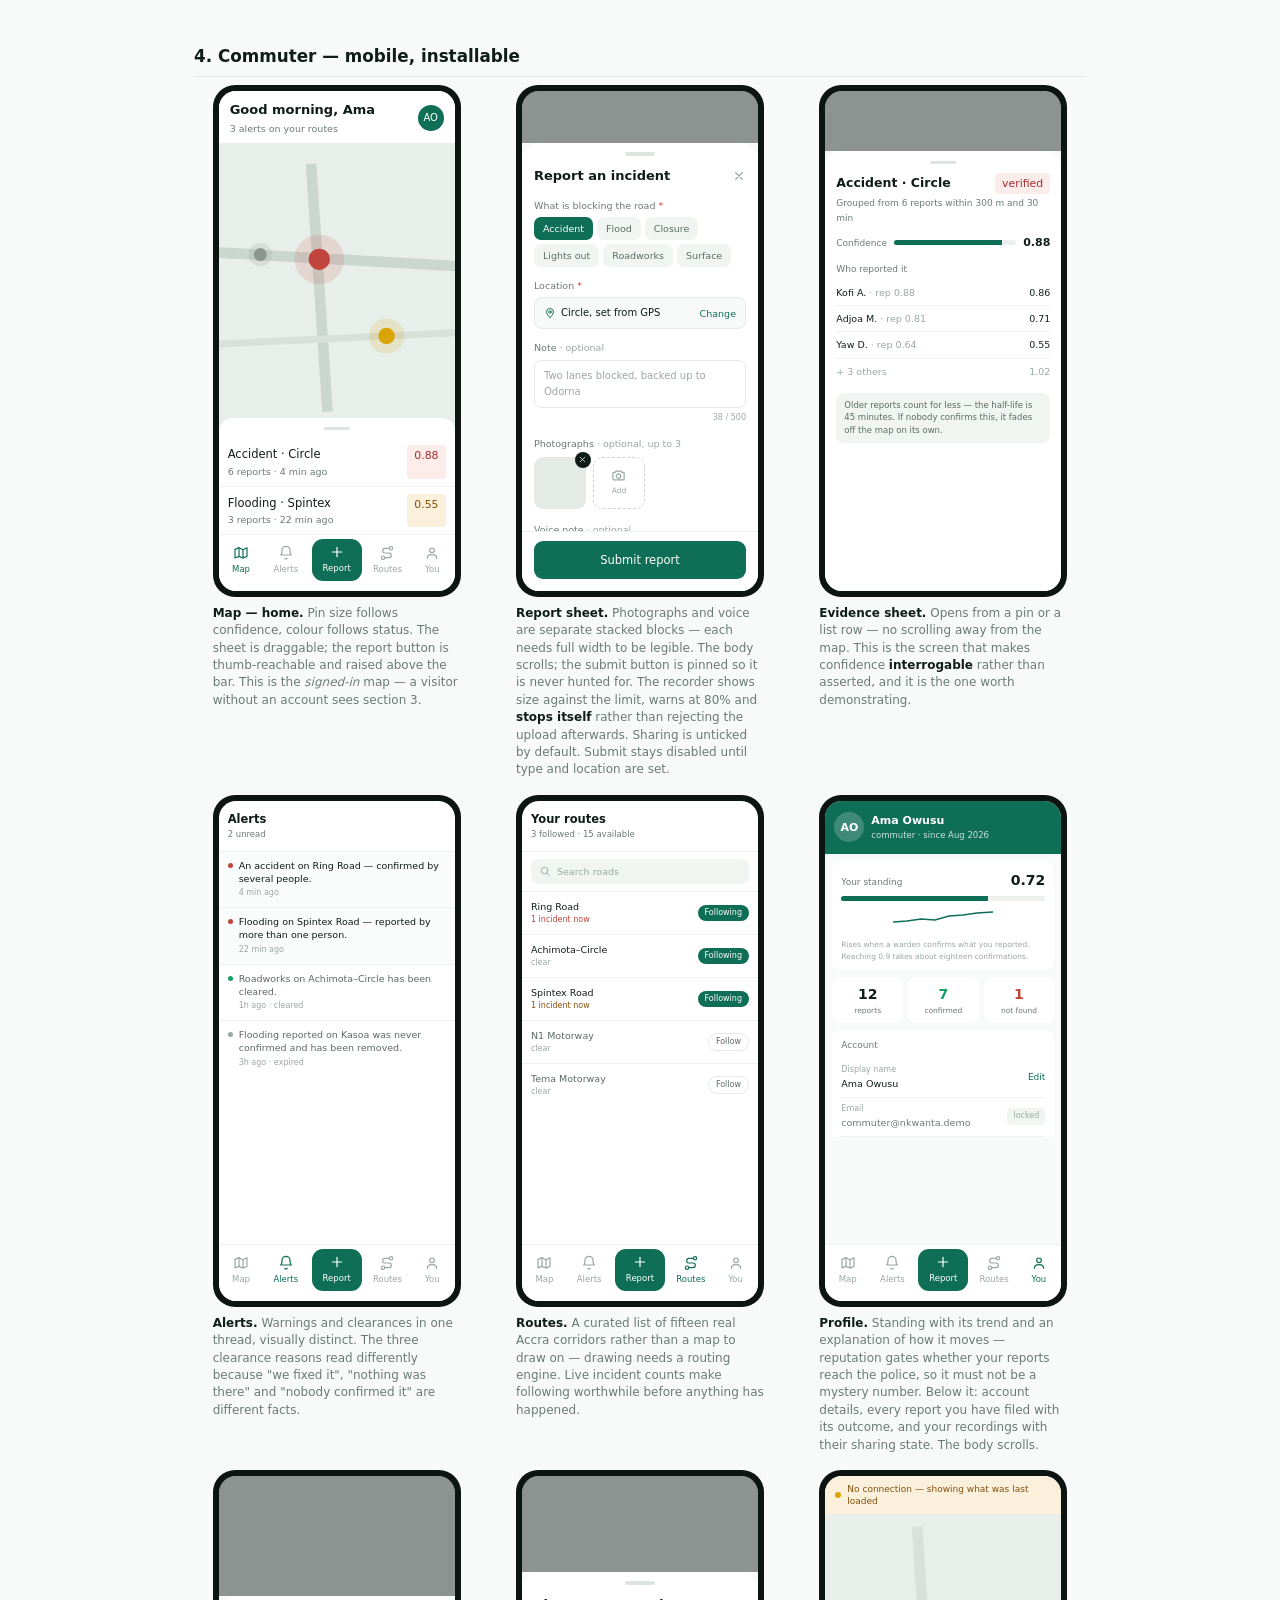
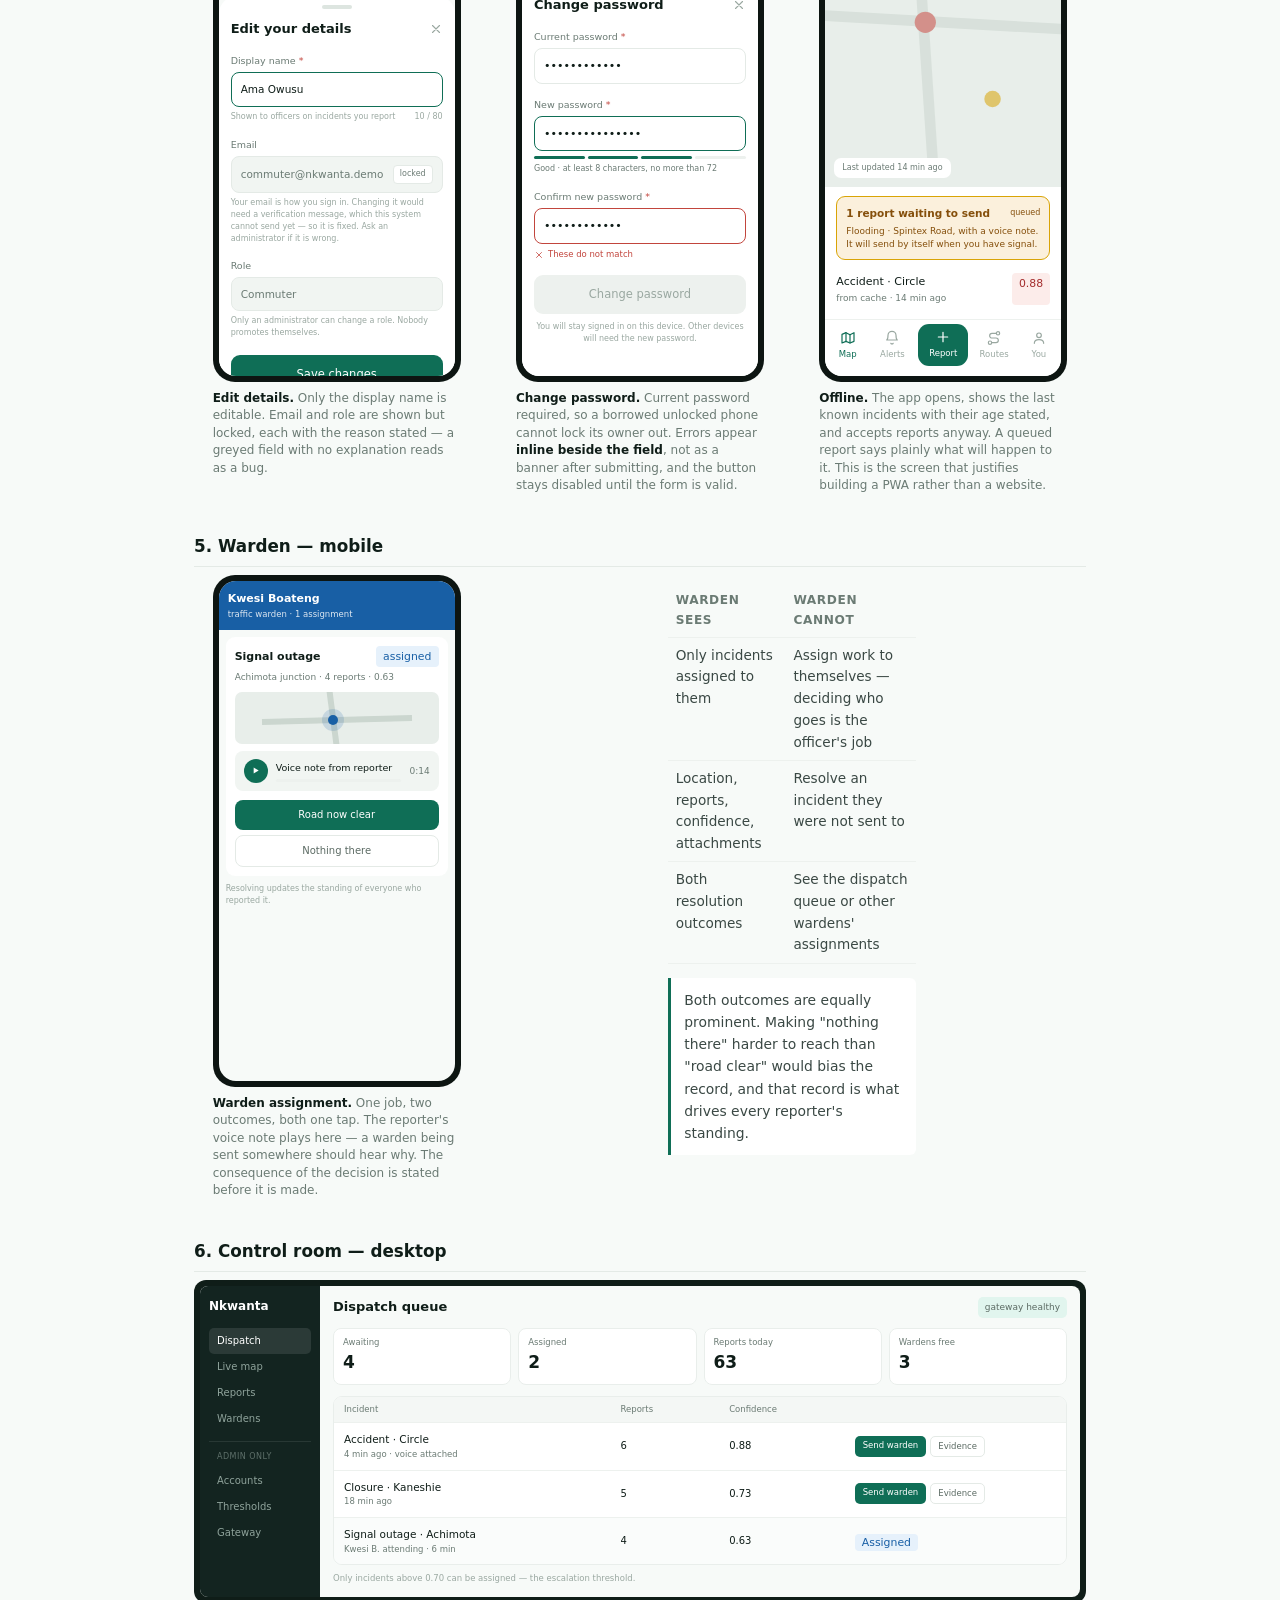
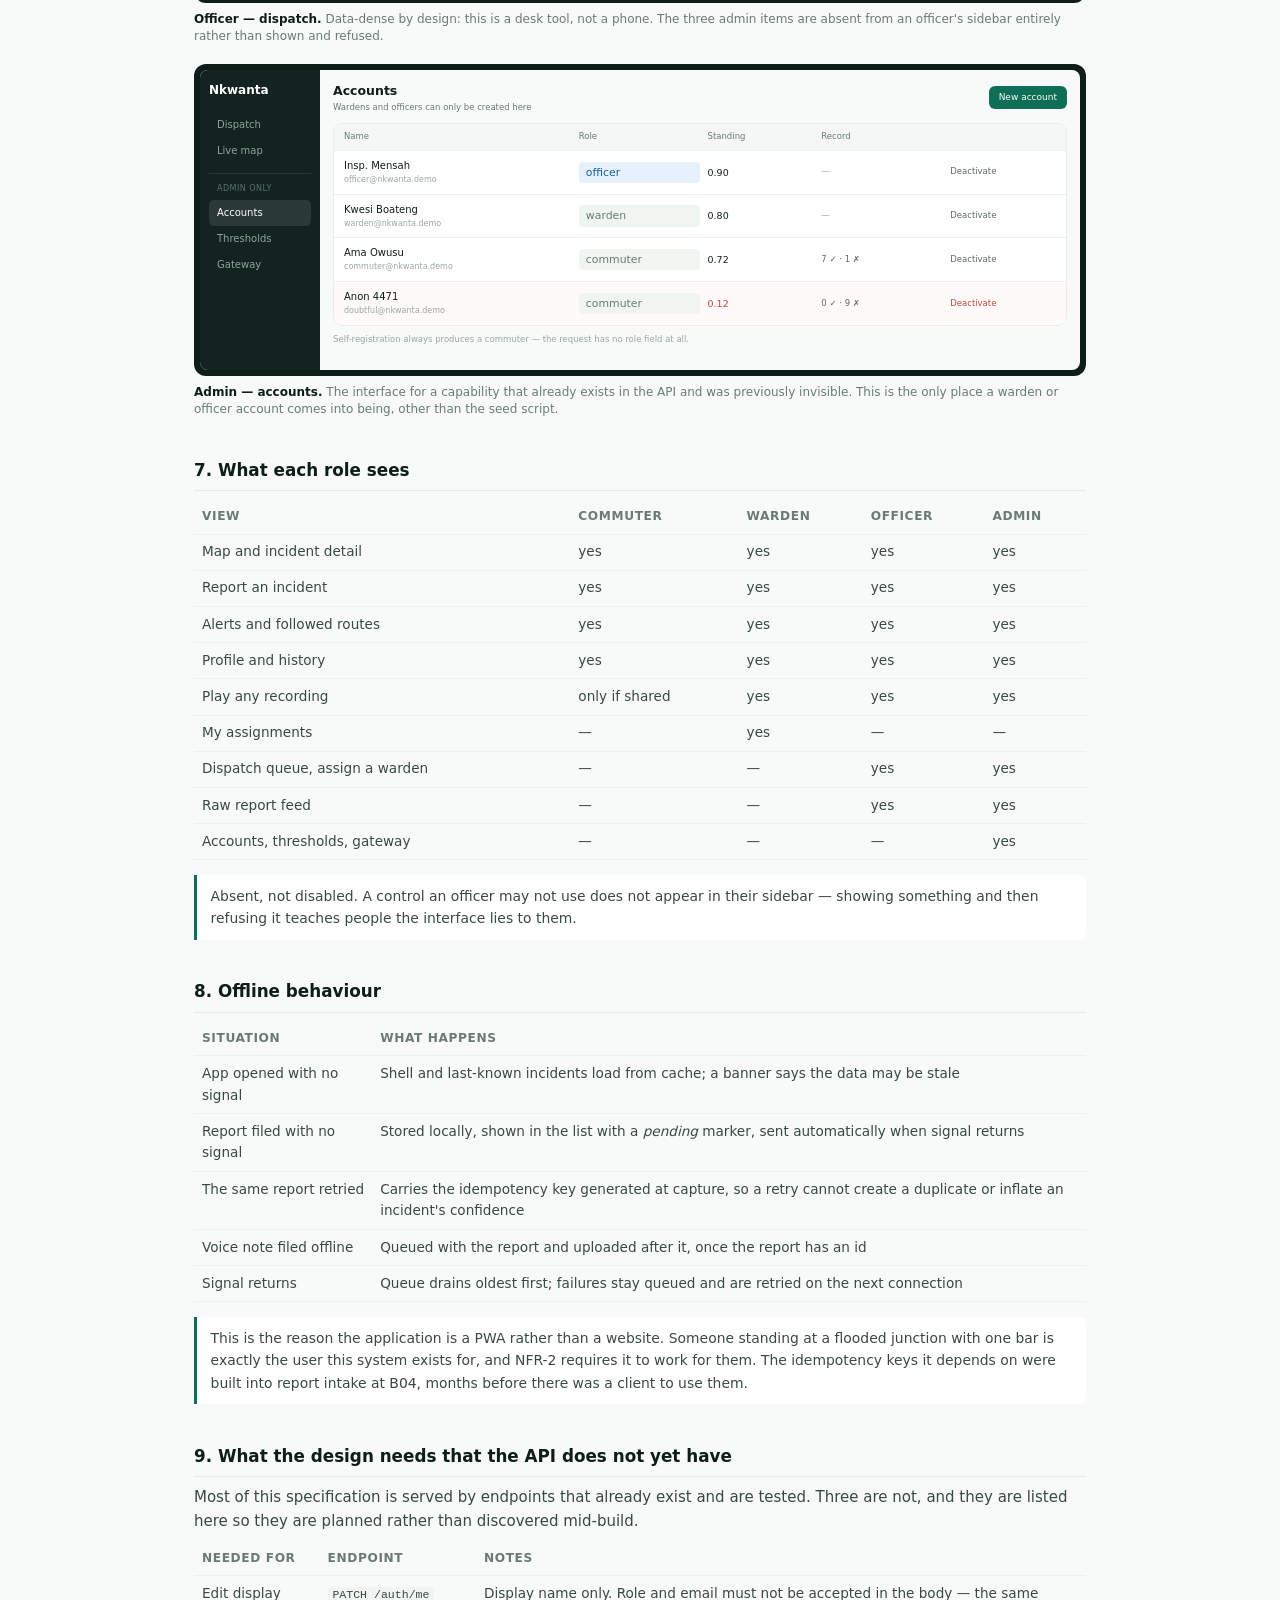
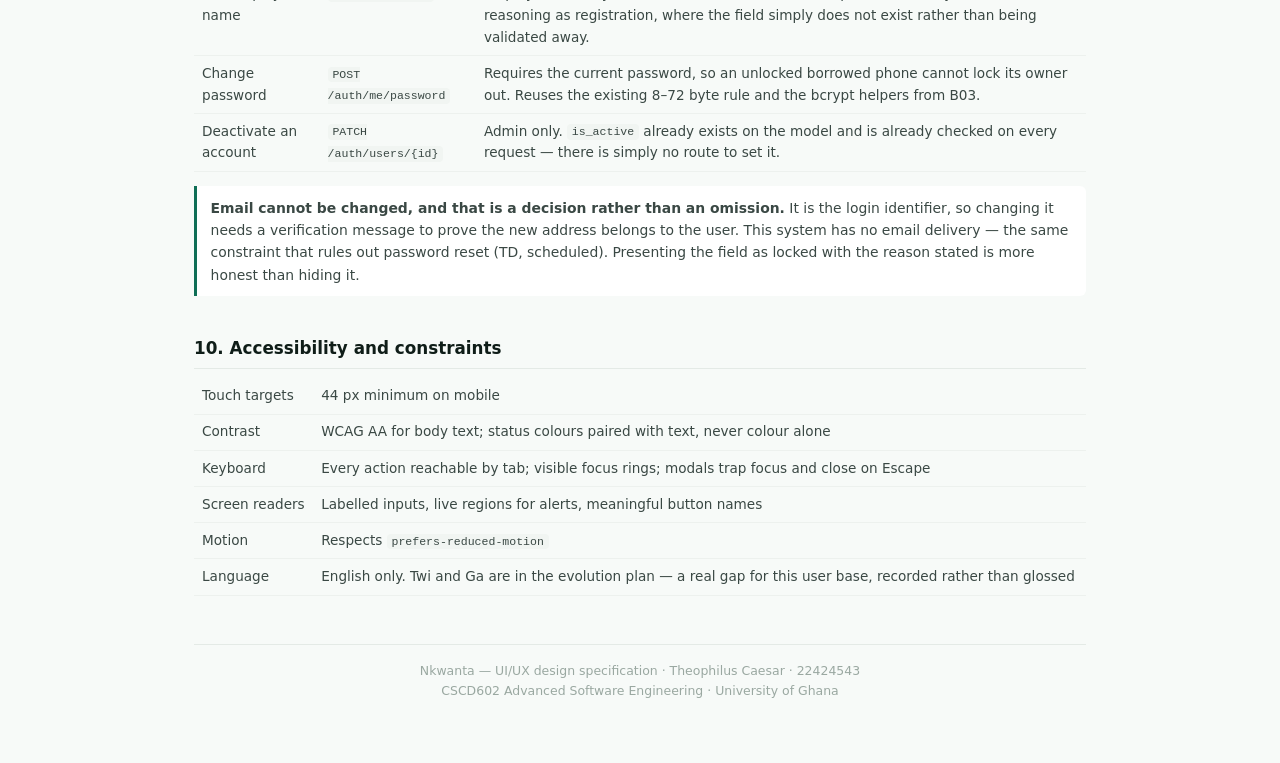
==== commit f45aff07: "final touches" ====
--- a/docs/design/ui-designs.html
+++ b/docs/design/ui-designs.html
@@ -226,56 +226,78 @@
   <div>
     <div class="phone"><div class="screen">
       <div style="padding:9px 10px;display:flex;justify-content:space-between;align-items:center;
-                      background:#fff;border-bottom:1px solid var(--hair);flex:none;z-index:2">
-            <div style="font-size:12.5px;font-weight:600;color:var(--ink);letter-spacing:-.01em">Nkwanta</div>
+                      background:#08100D;flex:none;z-index:2">
+            <div style="font-size:12.5px;font-weight:600;color:#fff;letter-spacing:-.01em">Nkwanta</div>
             <div style="display:flex;gap:5px;align-items:center">
-              <span style="font-size:9px;color:var(--green);border:1px solid var(--green);
+              <span style="font-size:9px;color:#fff;background:var(--green);
                            border-radius:11px;padding:3px 9px;font-weight:500">Sign in</span>
             </div>
           </div>
       <div style="flex:1;position:relative;min-height:0">
         <svg viewBox="0 0 200 200" preserveAspectRatio="xMidYMid slice" style="width:100%;height:100%;display:block">
-            <rect width="200" height="200" fill="#E8EEEA"/>
-            <path d="M-5 62 L205 76" stroke="#CBD6CF" stroke-width="9" fill="none"/>
-            <path d="M74 -5 L90 205" stroke="#CBD6CF" stroke-width="9" fill="none"/>
-            <path d="M-5 146 L205 134" stroke="#D8E0DA" stroke-width="6" fill="none"/>
-            <path d="M-5 178 L205 190" stroke="#D8E0DA" stroke-width="5" fill="none"/>
-            <path d="M150 -5 L160 205" stroke="#D8E0DA" stroke-width="5" fill="none"/>
-            <path d="M20 205 L60 60 L200 30" stroke="#DFE7E1" stroke-width="4" fill="none"/>
-            <circle cx="82" cy="70" r="20" fill="#C2453D" opacity=".13"/><circle cx="82" cy="70" r="8.5" fill="#C2453D" stroke="#fff" stroke-width="2"/>
-            <circle cx="156" cy="140" r="15" fill="#D9A406" opacity=".16"/><circle cx="156" cy="140" r="6.5" fill="#D9A406" stroke="#fff" stroke-width="2"/>
-            <circle cx="34" cy="120" r="11" fill="#8A968F" opacity=".18"/><circle cx="34" cy="120" r="5" fill="#8A968F" stroke="#fff" stroke-width="1.6"/>
-            <circle cx="120" cy="184" r="13" fill="#185FA5" opacity=".16"/><circle cx="120" cy="184" r="6" fill="#185FA5" stroke="#fff" stroke-width="1.8"/>
-            <circle cx="176" cy="52" r="11" fill="#8A968F" opacity=".18"/><circle cx="176" cy="52" r="5" fill="#8A968F" stroke="#fff" stroke-width="1.6"/>
-          </svg>
-        <div style="position:absolute;left:8px;right:8px;bottom:8px;background:#fff;
-                    border-radius:9px;padding:7px 9px;box-shadow:0 1px 6px rgba(0,0,0,.1)">
-          <div style="font-size:10px;font-weight:600;color:var(--ink)">5 incidents in Greater Accra</div>
-          <div style="font-size:8.5px;color:var(--muted);margin-top:1px">Tap a marker to see what is blocking the road</div>
-        </div>
-        <div style="position:absolute;left:8px;top:8px;background:rgba(255,255,255,.94);
-                    border-radius:7px;padding:5px 7px;display:flex;gap:7px;font-size:7.5px;color:var(--muted)">
+          <rect width="200" height="200" fill="#E8EEEA"/>
+          <path d="M-5 62 L205 76" stroke="#CBD6CF" stroke-width="9" fill="none"/>
+          <path d="M74 -5 L90 205" stroke="#CBD6CF" stroke-width="9" fill="none"/>
+          <path d="M-5 146 L205 134" stroke="#D8E0DA" stroke-width="6" fill="none"/>
+          <path d="M-5 178 L205 190" stroke="#D8E0DA" stroke-width="5" fill="none"/>
+          <path d="M150 -5 L160 205" stroke="#D8E0DA" stroke-width="5" fill="none"/>
+          <circle cx="82" cy="150" r="18" fill="#C2453D" opacity=".13"/><circle cx="82" cy="150" r="8" fill="#C2453D" stroke="#fff" stroke-width="2"/>
+          <circle cx="156" cy="176" r="14" fill="#D9A406" opacity=".16"/><circle cx="156" cy="176" r="6.5" fill="#D9A406" stroke="#fff" stroke-width="2"/>
+          <circle cx="34" cy="186" r="10" fill="#8A968F" opacity=".18"/><circle cx="34" cy="186" r="5" fill="#8A968F" stroke="#fff" stroke-width="1.6"/>
+          <circle cx="120" cy="120" r="12" fill="#185FA5" opacity=".16"/><circle cx="120" cy="120" r="5.5" fill="#185FA5" stroke="#fff" stroke-width="1.8"/>
+        </svg>
+
+        <div style="position:absolute;left:0;right:0;top:0;padding:16px 13px 40px;text-align:center;
+                    background:linear-gradient(to bottom,rgba(8,16,13,.86) 0%,rgba(8,16,13,.74) 42%,
+                    rgba(8,16,13,.42) 72%,rgba(8,16,13,0) 100%)">
+          <div style="font-size:7.5px;font-weight:600;letter-spacing:.09em;text-transform:uppercase;
+                      color:#7FD4B4;display:flex;align-items:center;justify-content:center;gap:4px">
+            <i style="display:inline-block;width:5px;height:5px;border-radius:50%;background:#37C08A"></i>
+            Greater Accra · live
+          </div>
+          <div style="font-size:19px;line-height:1.12;font-weight:600;color:#fff;
+                      letter-spacing:-.022em;margin:7px auto 0;max-width:9.5em">Know the traffic situation before you leave</div>
+          <div style="font-size:8.5px;line-height:1.5;color:rgba(255,255,255,.76);margin:7px auto 0;max-width:23em">
+            Accidents, floods and closures, reported by the people sitting in them — and checked
+            against each other before you are warned.
+          </div>
+          <div style="margin-top:11px;color:#fff;font-size:8.5px;display:flex;align-items:center;
+                      justify-content:center;gap:5px">
+            <b style="font-size:14px">5</b> on the road right now
+            <span class="tag t-red" style="font-size:6.5px">1 verified</span>
+          </div>
+          <div style="margin-top:11px;display:flex;gap:5px;justify-content:center">
+            <span style="font-size:8.5px;color:#fff;background:rgba(255,255,255,.13);
+                         border:1px solid rgba(255,255,255,.34);border-radius:11px;padding:4px 10px">Create an account</span>
+            <span style="font-size:8.5px;color:#fff;background:rgba(255,255,255,.13);
+                         border:1px solid rgba(255,255,255,.34);border-radius:11px;padding:4px 10px">Sign in</span>
+          </div>
+        </div>
+
+        <div style="position:absolute;left:8px;bottom:8px;background:rgba(255,255,255,.94);
+                    border-radius:6px;padding:5px 7px;display:flex;gap:7px;font-size:7.5px;color:var(--muted)">
           <span><i style="display:inline-block;width:5px;height:5px;border-radius:50%;background:#C2453D"></i> verified</span>
           <span><i style="display:inline-block;width:5px;height:5px;border-radius:50%;background:#D9A406"></i> corroborated</span>
           <span><i style="display:inline-block;width:5px;height:5px;border-radius:50%;background:#8A968F"></i> unconfirmed</span>
         </div>
       </div>
     </div></div>
-    <div class="cap"><b>Home, signed out.</b> No sidebar, no tab bar — the map is the page.
-      Colour follows status and size follows it too, in three steps. <em>Amended during the
-      build:</em> this originally said size follows accuracy, which the gate on this same
-      page makes impossible — the score is withheld, so there is nothing to size by. The
-      three statuses are that score banded at 0.35 and 0.70, so the grammar survives at a
-      coarser grain. One control, and it is the one that matters.</div>
+    <div class="cap"><b>Home, signed out.</b> No sidebar, no tab bar — the map <em>is</em> the
+      page, and the banner sits over it rather than beside it. The appbar takes the darkest
+      stop of the scrim so the two read as one surface. The words do not take taps: markers
+      under the headline stay tappable and the map still drags. <em>Amended during the
+      build:</em> pin size originally followed accuracy, which the gate on this same page
+      makes impossible — the score is withheld, so there is nothing to size by. The three
+      statuses are that score banded at 0.35 and 0.70.</div>
   </div>
 
   <div>
     <div class="phone"><div class="screen">
       <div style="padding:9px 10px;display:flex;justify-content:space-between;align-items:center;
-                      background:#fff;border-bottom:1px solid var(--hair);flex:none;z-index:2">
-            <div style="font-size:12.5px;font-weight:600;color:var(--ink);letter-spacing:-.01em">Nkwanta</div>
+                      background:#08100D;flex:none;z-index:2">
+            <div style="font-size:12.5px;font-weight:600;color:#fff;letter-spacing:-.01em">Nkwanta</div>
             <div style="display:flex;gap:5px;align-items:center">
-              <span style="font-size:9px;color:var(--green);border:1px solid var(--green);
+              <span style="font-size:9px;color:#fff;background:var(--green);
                            border-radius:11px;padding:3px 9px;font-weight:500">Sign in</span>
             </div>
           </div>
@@ -449,43 +471,78 @@
 <h3>Desktop, signed out</h3>
 
 <div class="desk" style="max-width:640px;margin:.6rem auto 0">
-  <div class="deskin" style="grid-template-columns:1fr;min-height:250px">
+  <div class="deskin" style="grid-template-columns:1fr;min-height:300px">
     <div style="display:flex;flex-direction:column">
-      <div style="background:#fff;border-bottom:1px solid var(--hair);padding:9px 14px;
-                  display:flex;justify-content:space-between;align-items:center">
-        <div style="font-size:12px;font-weight:600;color:var(--ink)">Nkwanta</div>
-        <div style="display:flex;gap:6px;align-items:center">
-          <span style="font-size:9.5px;color:var(--muted)">Greater Accra · live</span>
-          <span style="font-size:9.5px;color:#fff;background:var(--green);border-radius:11px;
-                       padding:4px 12px;font-weight:500">Sign in</span>
-        </div>
-      </div>
-      <div style="flex:1;position:relative;min-height:200px;overflow:hidden">
-        <svg viewBox="0 0 400 200" preserveAspectRatio="xMidYMid slice" style="width:100%;height:100%;display:block">
-          <rect width="400" height="200" fill="#E8EEEA"/>
-          <path d="M-5 70 L405 84" stroke="#CBD6CF" stroke-width="8" fill="none"/>
-          <path d="M150 -5 L168 205" stroke="#CBD6CF" stroke-width="8" fill="none"/>
-          <path d="M-5 150 L405 140" stroke="#D8E0DA" stroke-width="5" fill="none"/>
-          <path d="M290 -5 L300 205" stroke="#D8E0DA" stroke-width="5" fill="none"/>
-          <circle cx="160" cy="78" r="19" fill="#C2453D" opacity=".13"/><circle cx="160" cy="78" r="8" fill="#C2453D" stroke="#fff" stroke-width="2"/>
-          <circle cx="296" cy="146" r="14" fill="#D9A406" opacity=".16"/><circle cx="296" cy="146" r="6" fill="#D9A406" stroke="#fff" stroke-width="2"/>
-          <circle cx="64" cy="126" r="10" fill="#8A968F" opacity=".18"/><circle cx="64" cy="126" r="4.5" fill="#8A968F" stroke="#fff" stroke-width="1.5"/>
-          <circle cx="238" cy="188" r="12" fill="#185FA5" opacity=".16"/><circle cx="238" cy="188" r="5.5" fill="#185FA5" stroke="#fff" stroke-width="1.7"/>
+      <div style="background:#08100D;padding:9px 14px;display:flex;justify-content:space-between;align-items:center">
+        <div style="font-size:12px;font-weight:600;color:#fff">Nkwanta</div>
+        <span style="font-size:9.5px;color:#fff;background:var(--green);border-radius:11px;
+                     padding:4px 12px;font-weight:500">Sign in</span>
+      </div>
+      <div style="flex:1;position:relative;min-height:260px;overflow:hidden">
+        <svg viewBox="0 0 400 260" preserveAspectRatio="xMidYMid slice" style="width:100%;height:100%;display:block">
+          <rect width="400" height="260" fill="#E8EEEA"/>
+          <path d="M-5 96 L405 112" stroke="#CBD6CF" stroke-width="8" fill="none"/>
+          <path d="M150 -5 L168 265" stroke="#CBD6CF" stroke-width="8" fill="none"/>
+          <path d="M-5 196 L405 186" stroke="#D8E0DA" stroke-width="5" fill="none"/>
+          <path d="M290 -5 L300 265" stroke="#D8E0DA" stroke-width="5" fill="none"/>
+          <circle cx="160" cy="196" r="18" fill="#C2453D" opacity=".13"/><circle cx="160" cy="196" r="8" fill="#C2453D" stroke="#fff" stroke-width="2"/>
+          <circle cx="296" cy="216" r="14" fill="#D9A406" opacity=".16"/><circle cx="296" cy="216" r="6" fill="#D9A406" stroke="#fff" stroke-width="2"/>
+          <circle cx="64" cy="206" r="10" fill="#8A968F" opacity=".18"/><circle cx="64" cy="206" r="4.5" fill="#8A968F" stroke="#fff" stroke-width="1.5"/>
+          <circle cx="228" cy="150" r="12" fill="#185FA5" opacity=".16"/><circle cx="228" cy="150" r="5.5" fill="#185FA5" stroke="#fff" stroke-width="1.7"/>
         </svg>
-        <div style="position:absolute;right:12px;top:12px;width:180px;background:#fff;border-radius:8px;
-                    box-shadow:0 1px 8px rgba(0,0,0,.11);padding:9px 10px">
+
+        <div style="position:absolute;left:0;right:0;top:0;padding:22px 20px 54px;text-align:center;
+                    background:linear-gradient(to bottom,rgba(8,16,13,.86) 0%,rgba(8,16,13,.74) 42%,
+                    rgba(8,16,13,.42) 72%,rgba(8,16,13,0) 100%)">
+          <div style="font-size:7px;font-weight:600;letter-spacing:.09em;text-transform:uppercase;
+                      color:#7FD4B4;display:flex;align-items:center;justify-content:center;gap:4px">
+            <i style="display:inline-block;width:4px;height:4px;border-radius:50%;background:#37C08A"></i>
+            Greater Accra · live
+          </div>
+          <div style="font-size:22px;line-height:1.12;font-weight:600;color:#fff;
+                      letter-spacing:-.022em;margin:8px auto 0;max-width:12em">Know the traffic situation before you leave</div>
+          <div style="font-size:9px;line-height:1.5;color:rgba(255,255,255,.76);margin:8px auto 0;max-width:34em">
+            Accidents, floods and closures, reported by the people sitting in them — and checked
+            against each other before you are warned.
+          </div>
+          <div style="margin-top:12px;color:#fff;font-size:9px;display:flex;align-items:center;
+                      justify-content:center;gap:6px">
+            <b style="font-size:15px">5</b> on the road right now
+            <span class="tag t-red" style="font-size:7px">1 verified</span>
+          </div>
+          <div style="margin-top:12px;display:flex;gap:6px;justify-content:center">
+            <span style="font-size:9px;color:#fff;background:rgba(255,255,255,.13);
+                         border:1px solid rgba(255,255,255,.34);border-radius:11px;padding:5px 16px">Create an account</span>
+            <span style="font-size:9px;color:#fff;background:rgba(255,255,255,.13);
+                         border:1px solid rgba(255,255,255,.34);border-radius:11px;padding:5px 16px">Sign in</span>
+          </div>
+        </div>
+
+        <div style="position:absolute;right:12px;top:74px;bottom:12px;width:170px;background:#fff;
+                    border-radius:10px;box-shadow:0 8px 26px rgba(0,0,0,.22);padding:11px 12px">
           <div style="display:flex;justify-content:space-between;align-items:flex-start;gap:5px">
-            <div style="font-size:11.5px;font-weight:600;color:var(--ink)">Accident</div>
+            <div style="font-size:12px;font-weight:600;color:var(--ink)">Accident</div>
             <span class="tag t-red">VERIFIED</span>
           </div>
-          <div style="font-size:9px;color:var(--muted);margin-top:2px">Kwame Nkrumah Circle · 4 min ago</div>
-          <div style="height:1px;background:var(--hair);margin:8px 0"></div>
-          <div style="display:flex;align-items:center;gap:5px;color:var(--faint)">
-            <svg class="ico-sm"><use href="#i-lock"/></svg>
-            <span style="font-size:8.5px">6 reports, photographs and accuracy</span>
+          <div style="font-size:9px;color:var(--muted);margin-top:2px">Last reported 4 minutes ago</div>
+          <div style="background:var(--grey-100);border-radius:6px;padding:9px;margin-top:11px">
+            <div style="display:flex;align-items:center;gap:4px;color:var(--faint);margin-bottom:6px">
+              <svg class="ico-sm"><use href="#i-lock"/></svg>
+              <span style="font-size:7px;letter-spacing:.06em;font-weight:600;text-transform:uppercase">Needs an account</span>
+            </div>
+            <div style="font-size:8.5px;color:var(--muted);line-height:1.8">
+              <div>Who reported it</div><div>Photographs and recordings</div><div>How accurate this is</div>
+            </div>
           </div>
           <div style="background:var(--green);color:#fff;border-radius:6px;text-align:center;
-                      padding:6px;font-size:9.5px;font-weight:500;margin-top:8px">Sign in to see</div>
+                      padding:7px;font-size:9.5px;font-weight:500;margin-top:10px">Sign in to see the detail</div>
+        </div>
+
+        <div style="position:absolute;left:12px;bottom:12px;background:rgba(255,255,255,.94);
+                    border-radius:6px;padding:5px 7px;display:flex;gap:7px;font-size:7.5px;color:var(--muted)">
+          <span><i style="display:inline-block;width:5px;height:5px;border-radius:50%;background:#C2453D"></i> verified</span>
+          <span><i style="display:inline-block;width:5px;height:5px;border-radius:50%;background:#D9A406"></i> corroborated</span>
+          <span><i style="display:inline-block;width:5px;height:5px;border-radius:50%;background:#8A968F"></i> unconfirmed</span>
         </div>
       </div>
     </div>
@@ -493,8 +550,19 @@
 </div>
 <div class="cap" style="max-width:640px;margin:.5rem auto 0"><b>Desktop, signed out.</b> The
   sidebar is absent rather than disabled — a console with every item greyed out advertises a
-  product the visitor cannot use. The detail arrives as a panel over the map instead of a
-  sheet, because a mouse has a cursor and does not need the thumb zone.</div>
+  product the visitor cannot use. The same hero, centred: a headline pinned to the left of a
+  1920px screen would leave the middle of the map, where the markers are, under nothing. The
+  detail arrives as a panel beside the map rather than a sheet over it, and the window behind
+  is barely dimmed — a side panel exists so the thing it describes stays visible.</div>
+
+<div class="note">
+  <b>One rule carries both layouts.</b> The banner does not take taps
+  (<code>pointer-events:none</code>, with the buttons claiming theirs back). Without it the
+  headline is an invisible sheet across the top of the map: markers under it cannot be
+  tapped and the map cannot be dragged from there — most of a phone screen, and the whole
+  centre of a desktop one. The zoom control moves to the bottom on this screen for the same
+  reason: it would otherwise sit under the scrim, usable and unreadable at once.
+</div>
 
 <h3>What this costs, honestly</h3>
 
